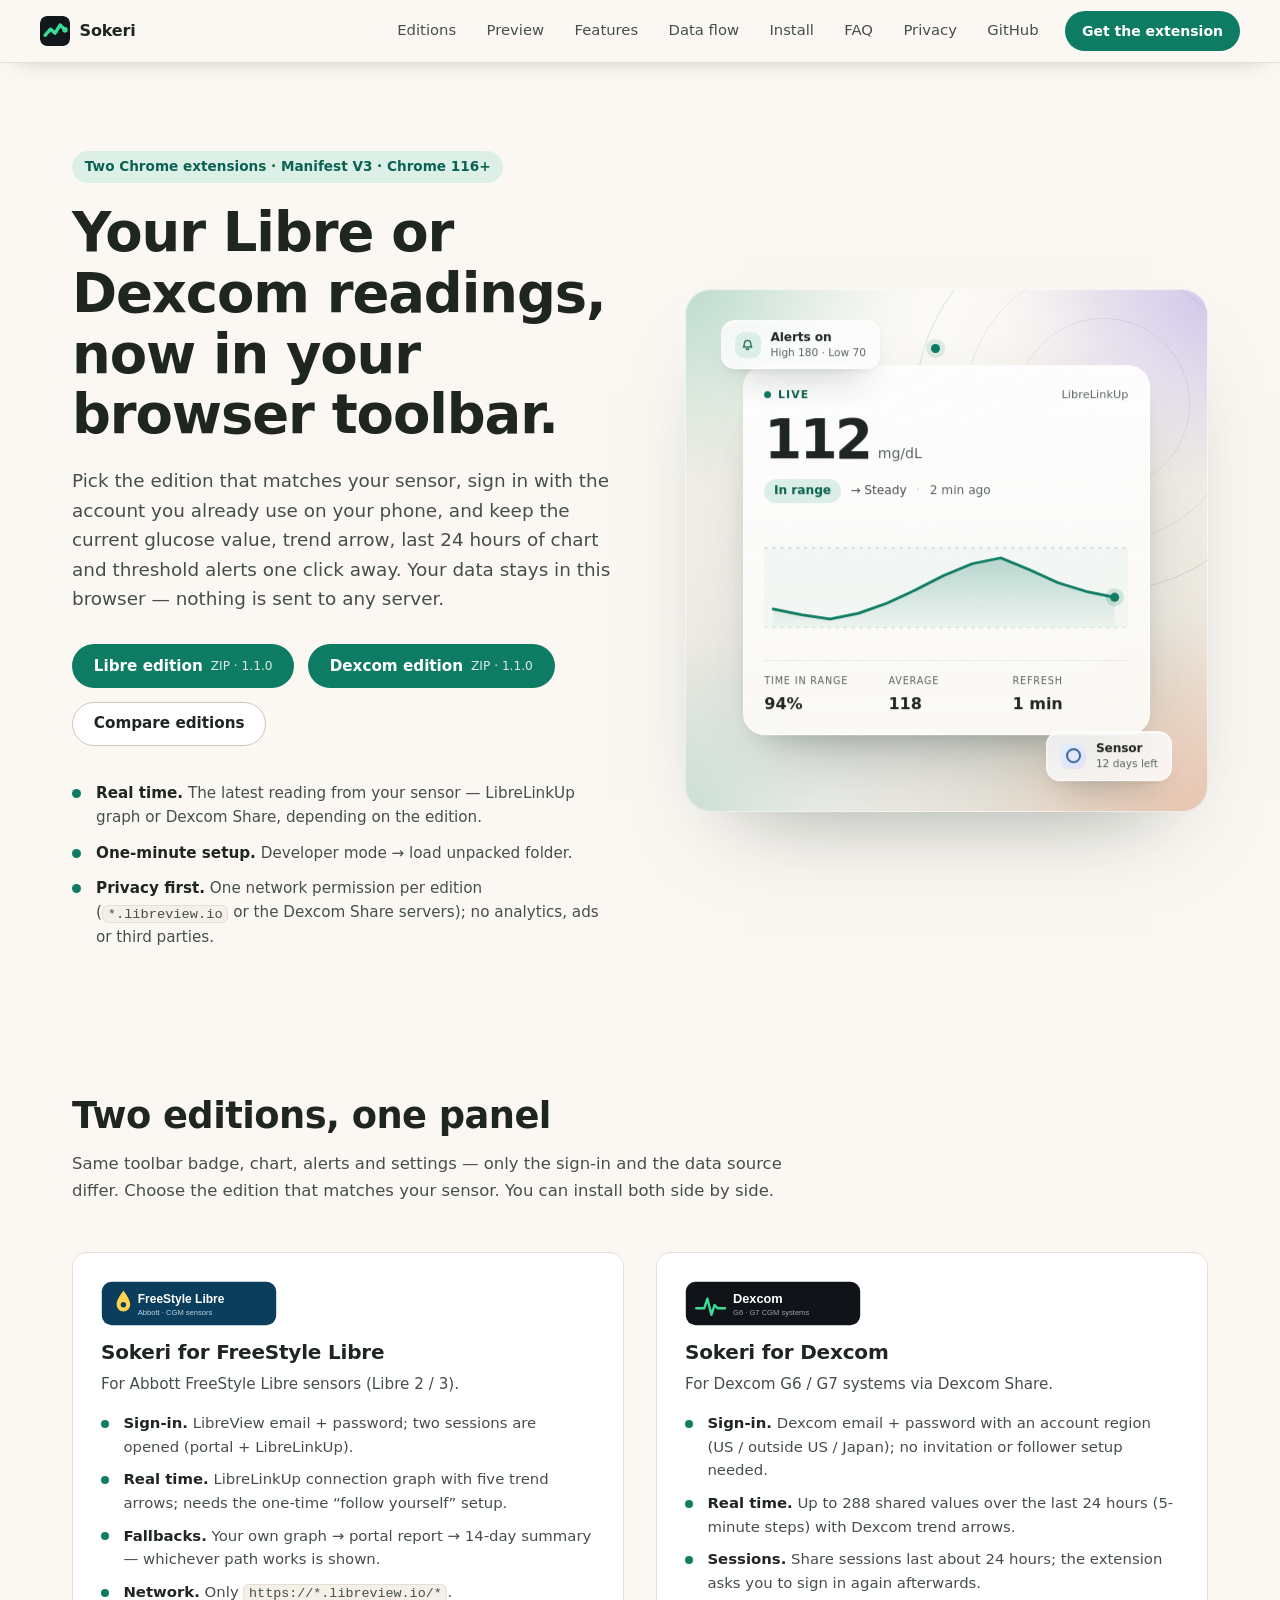
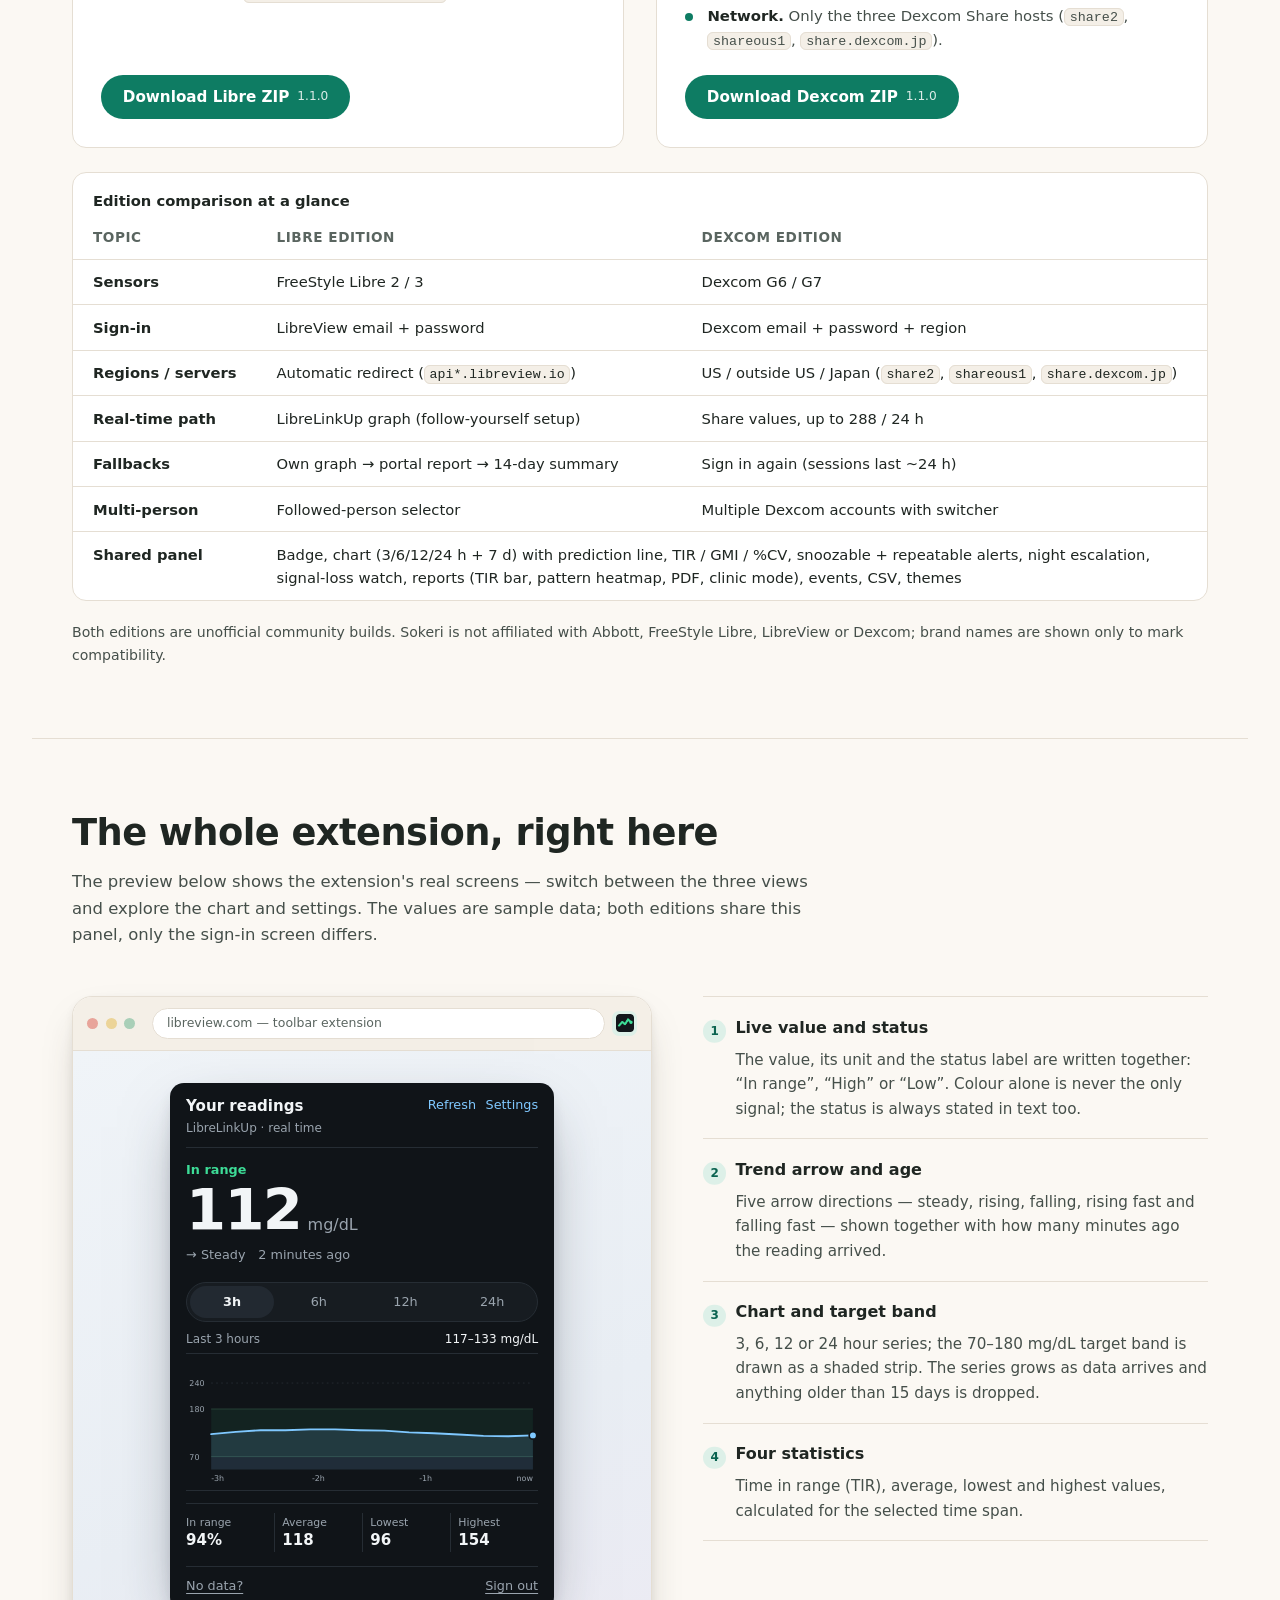
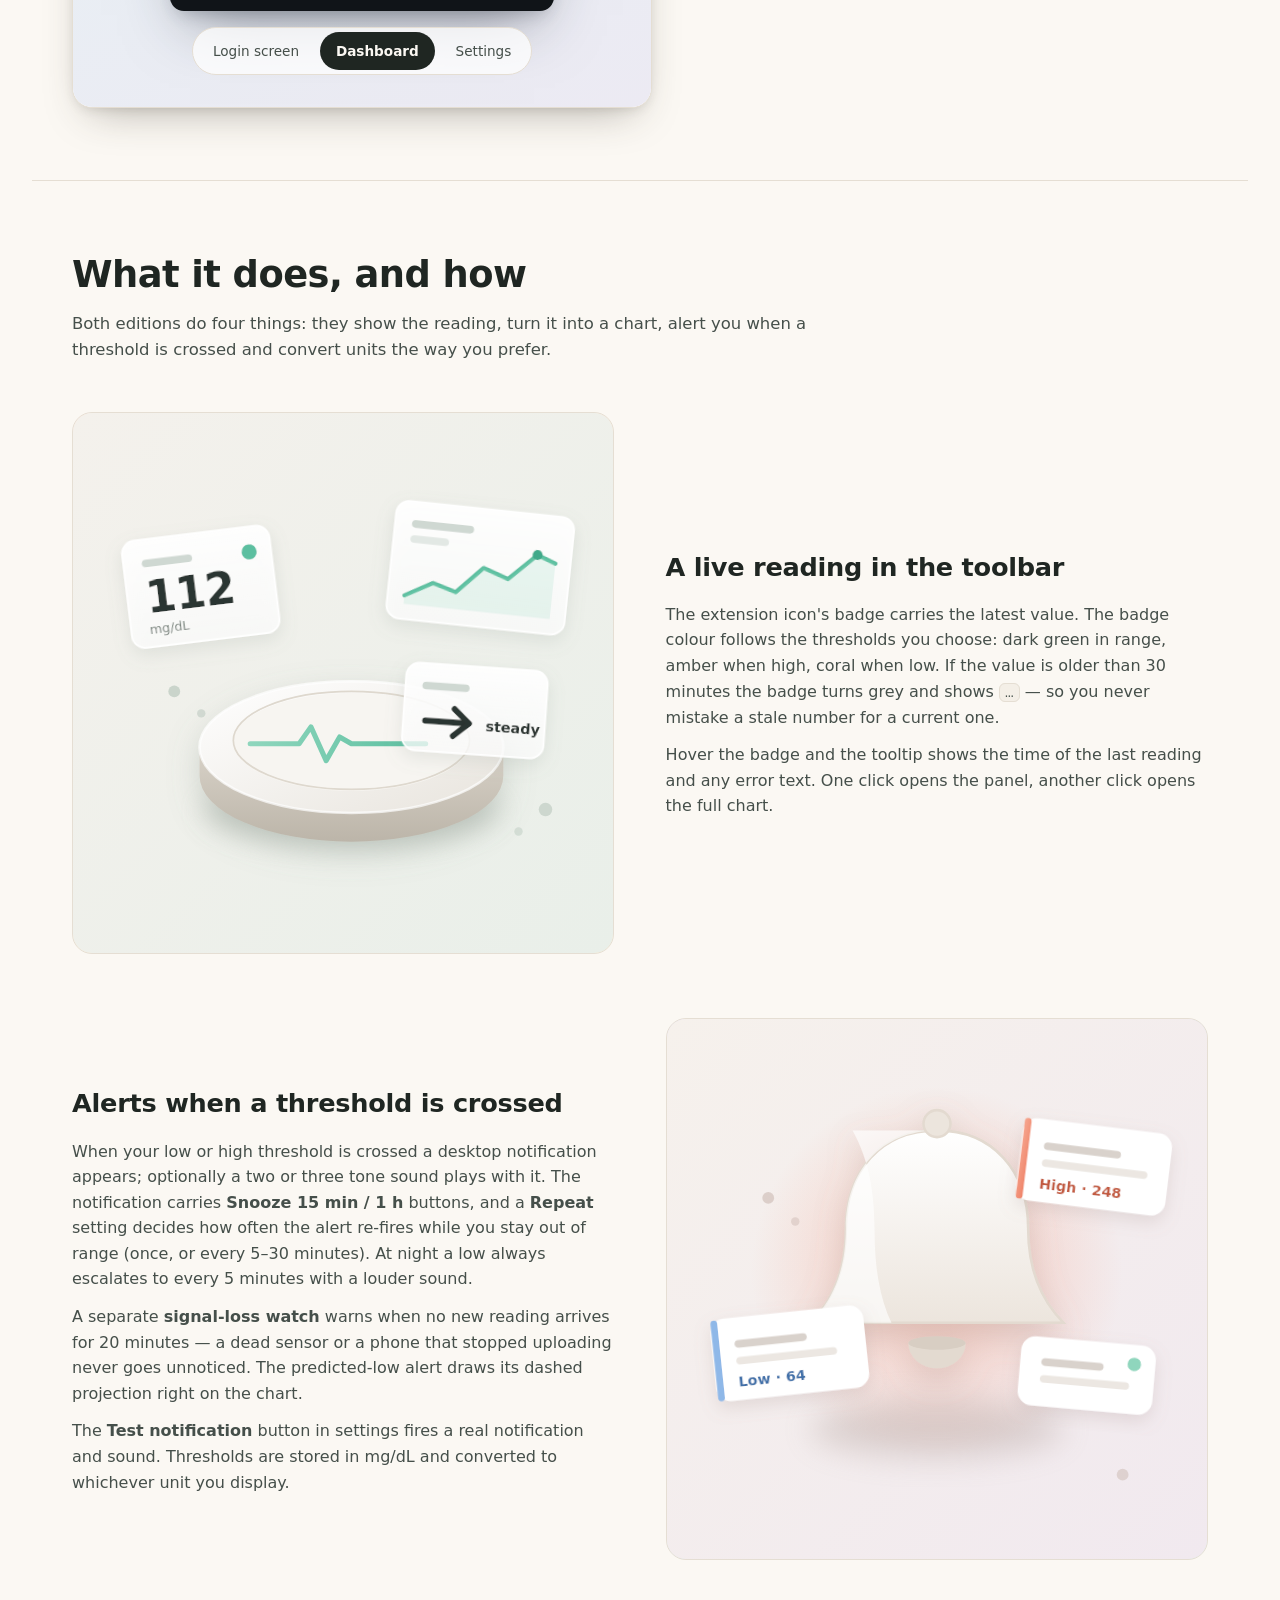
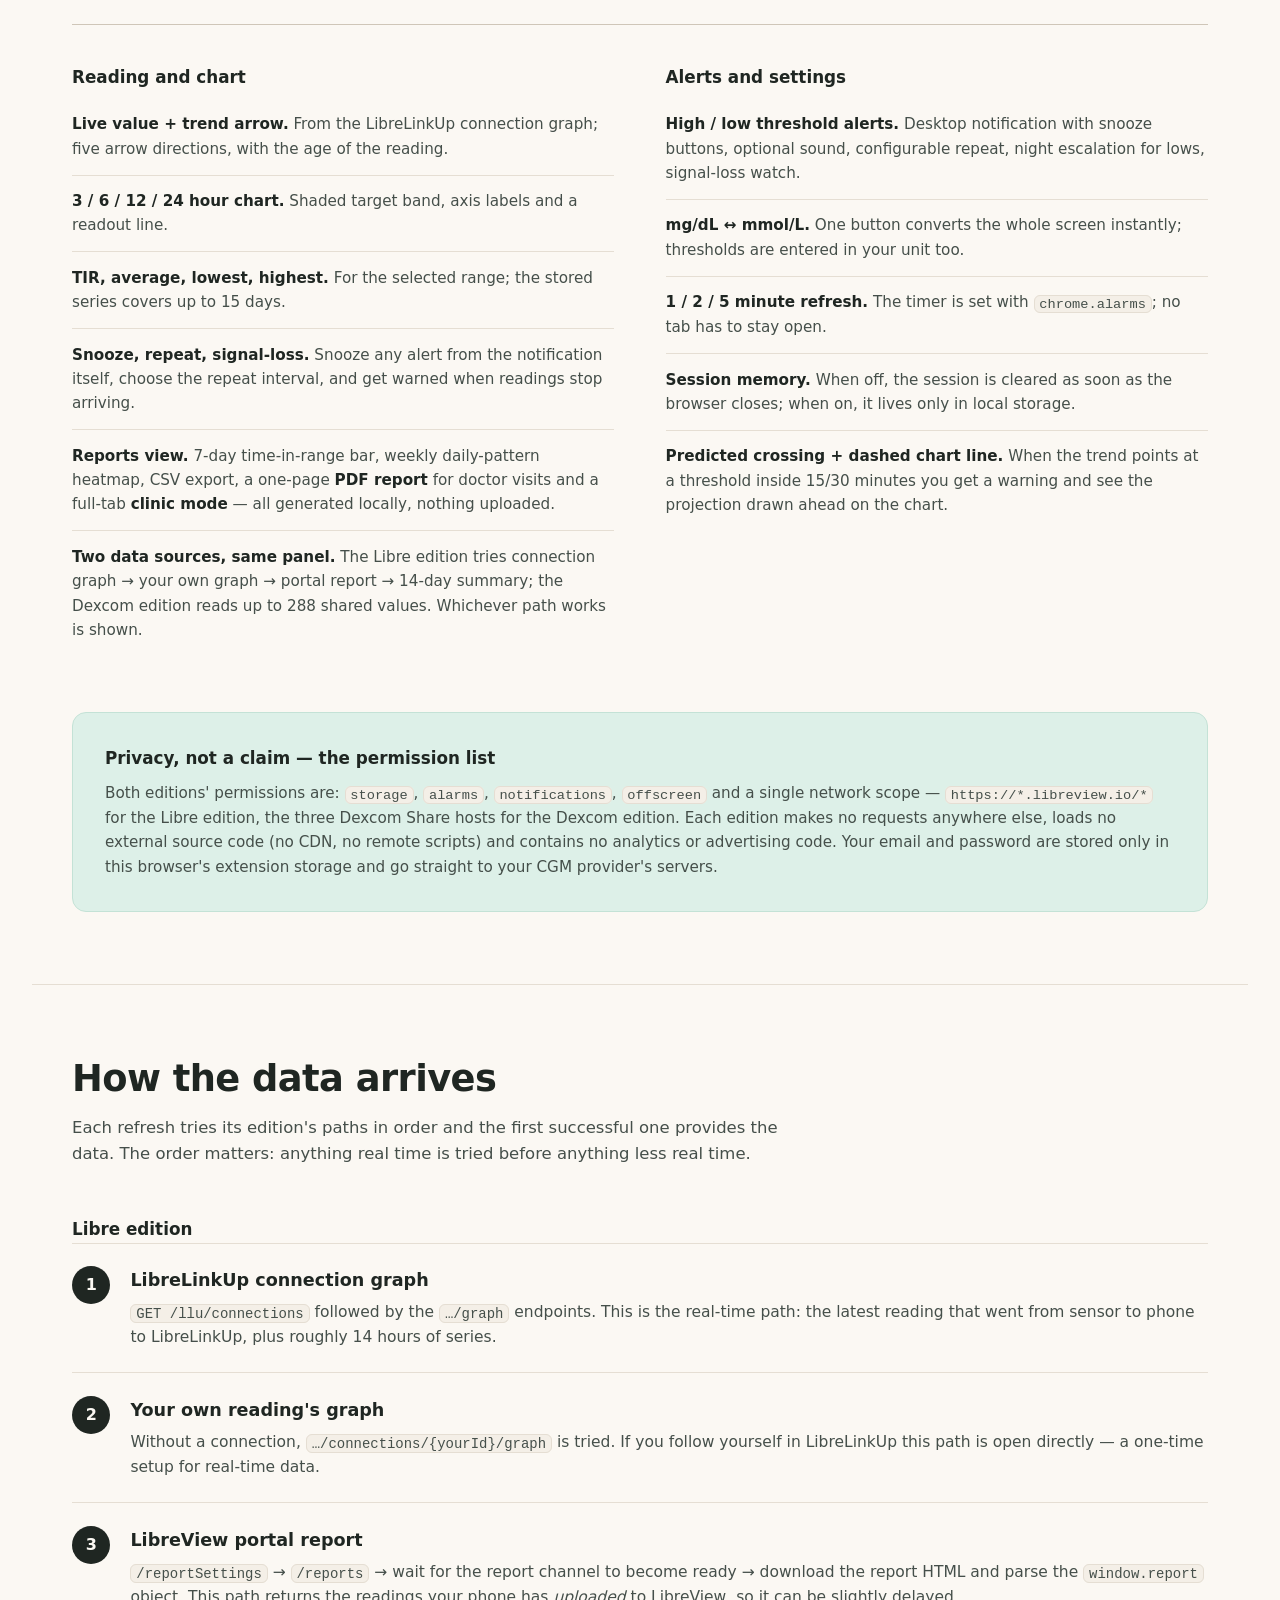
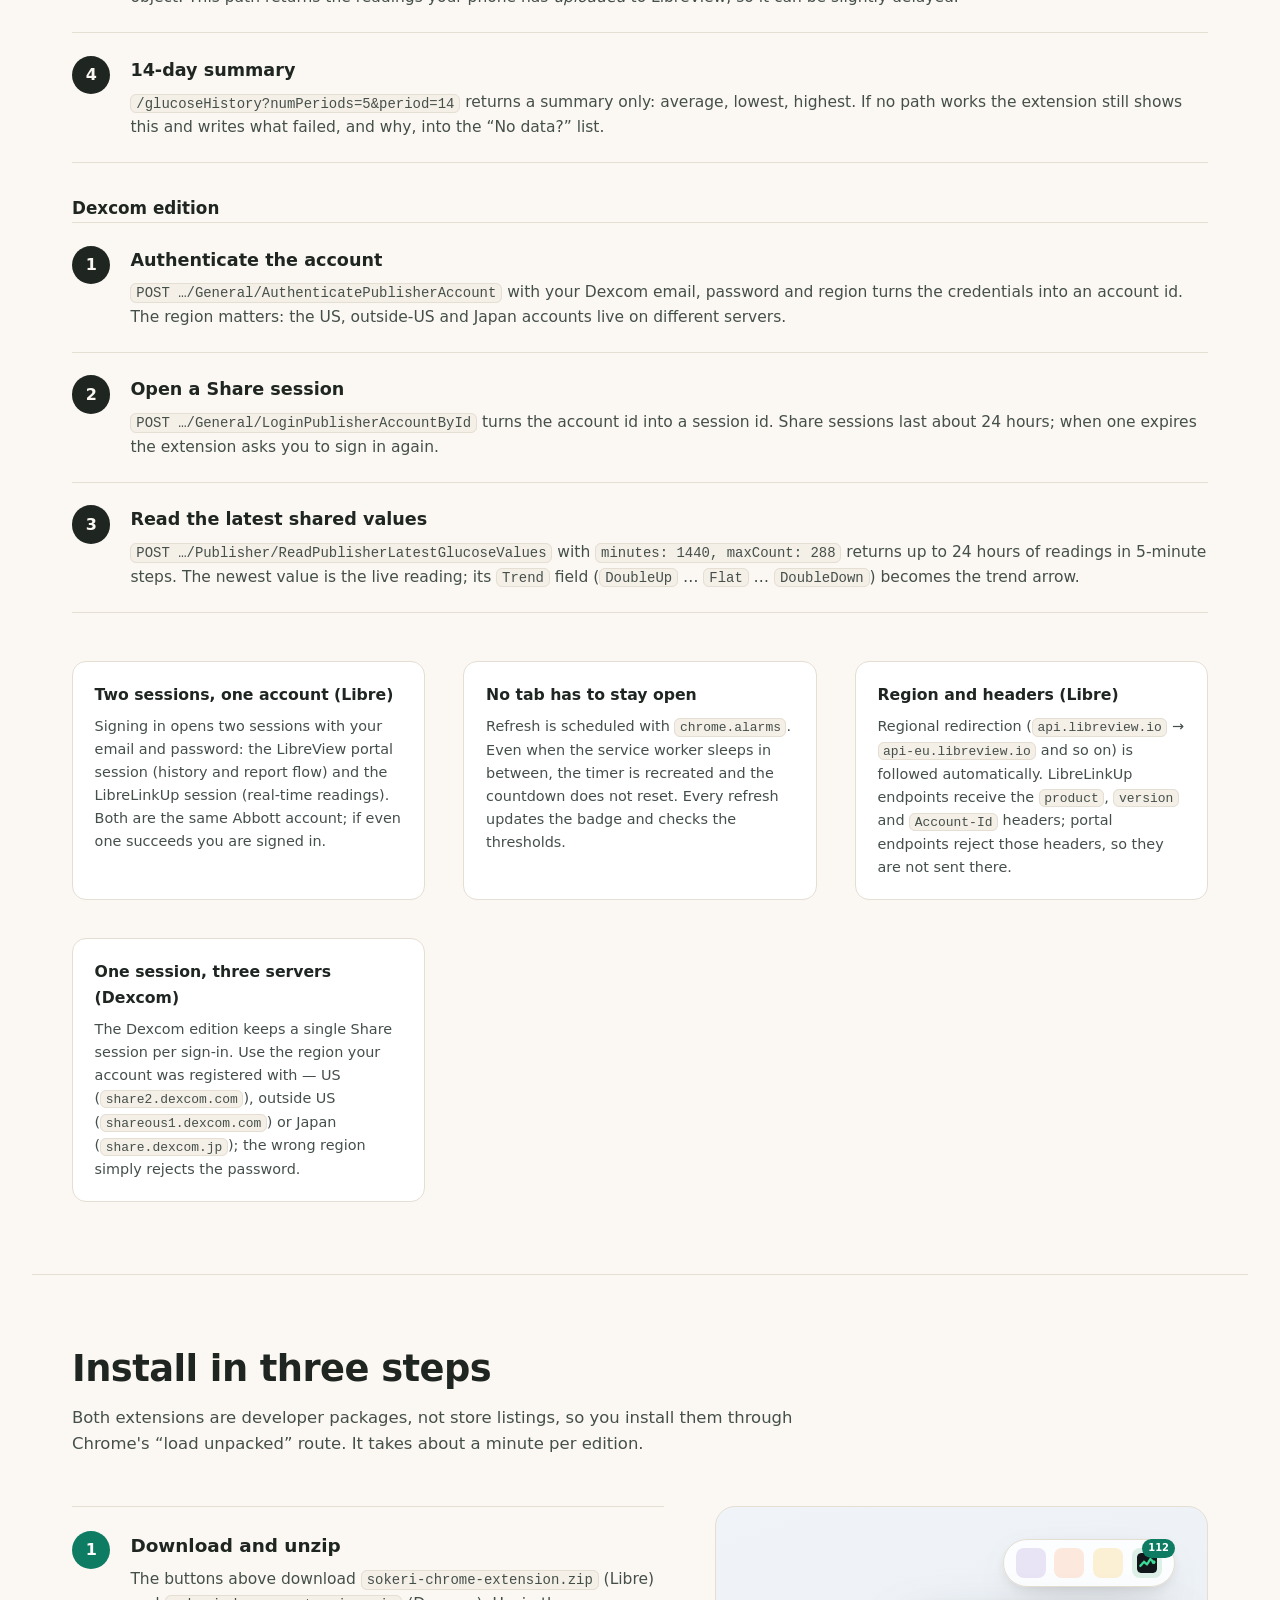
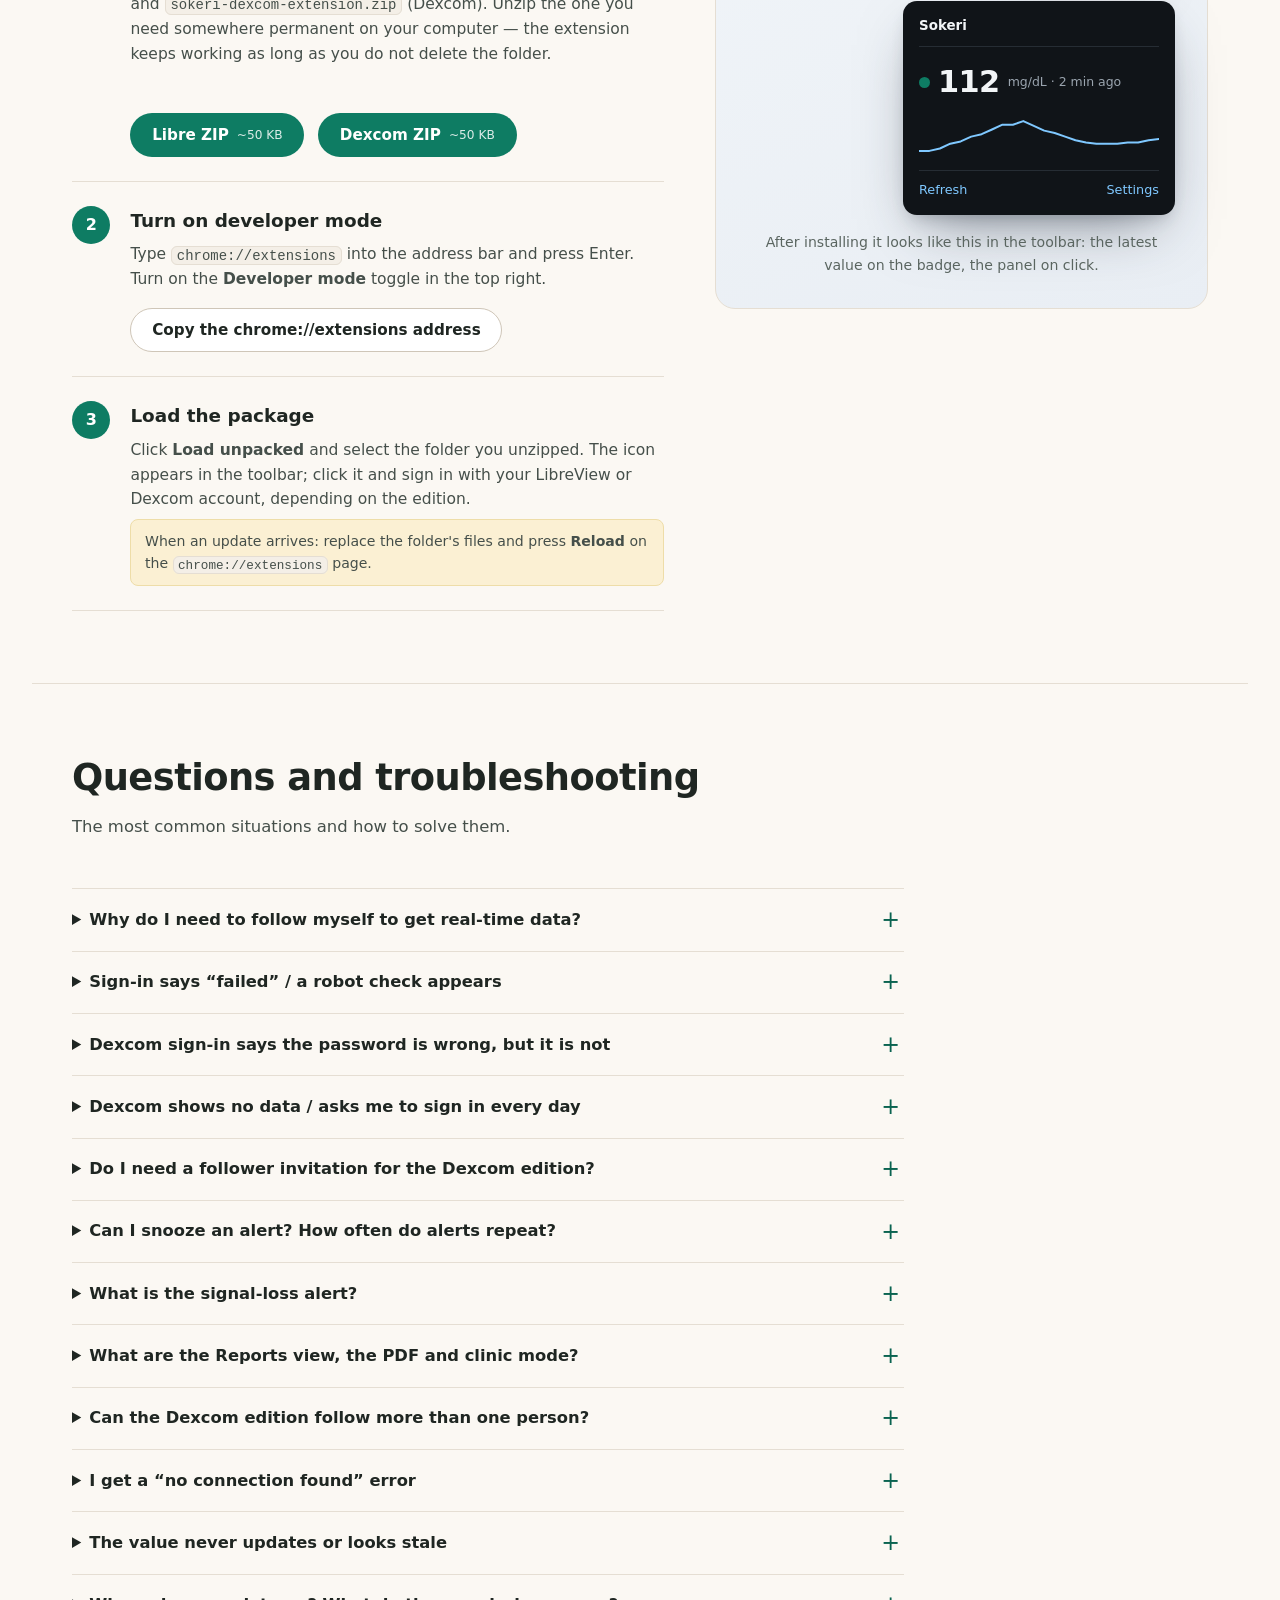
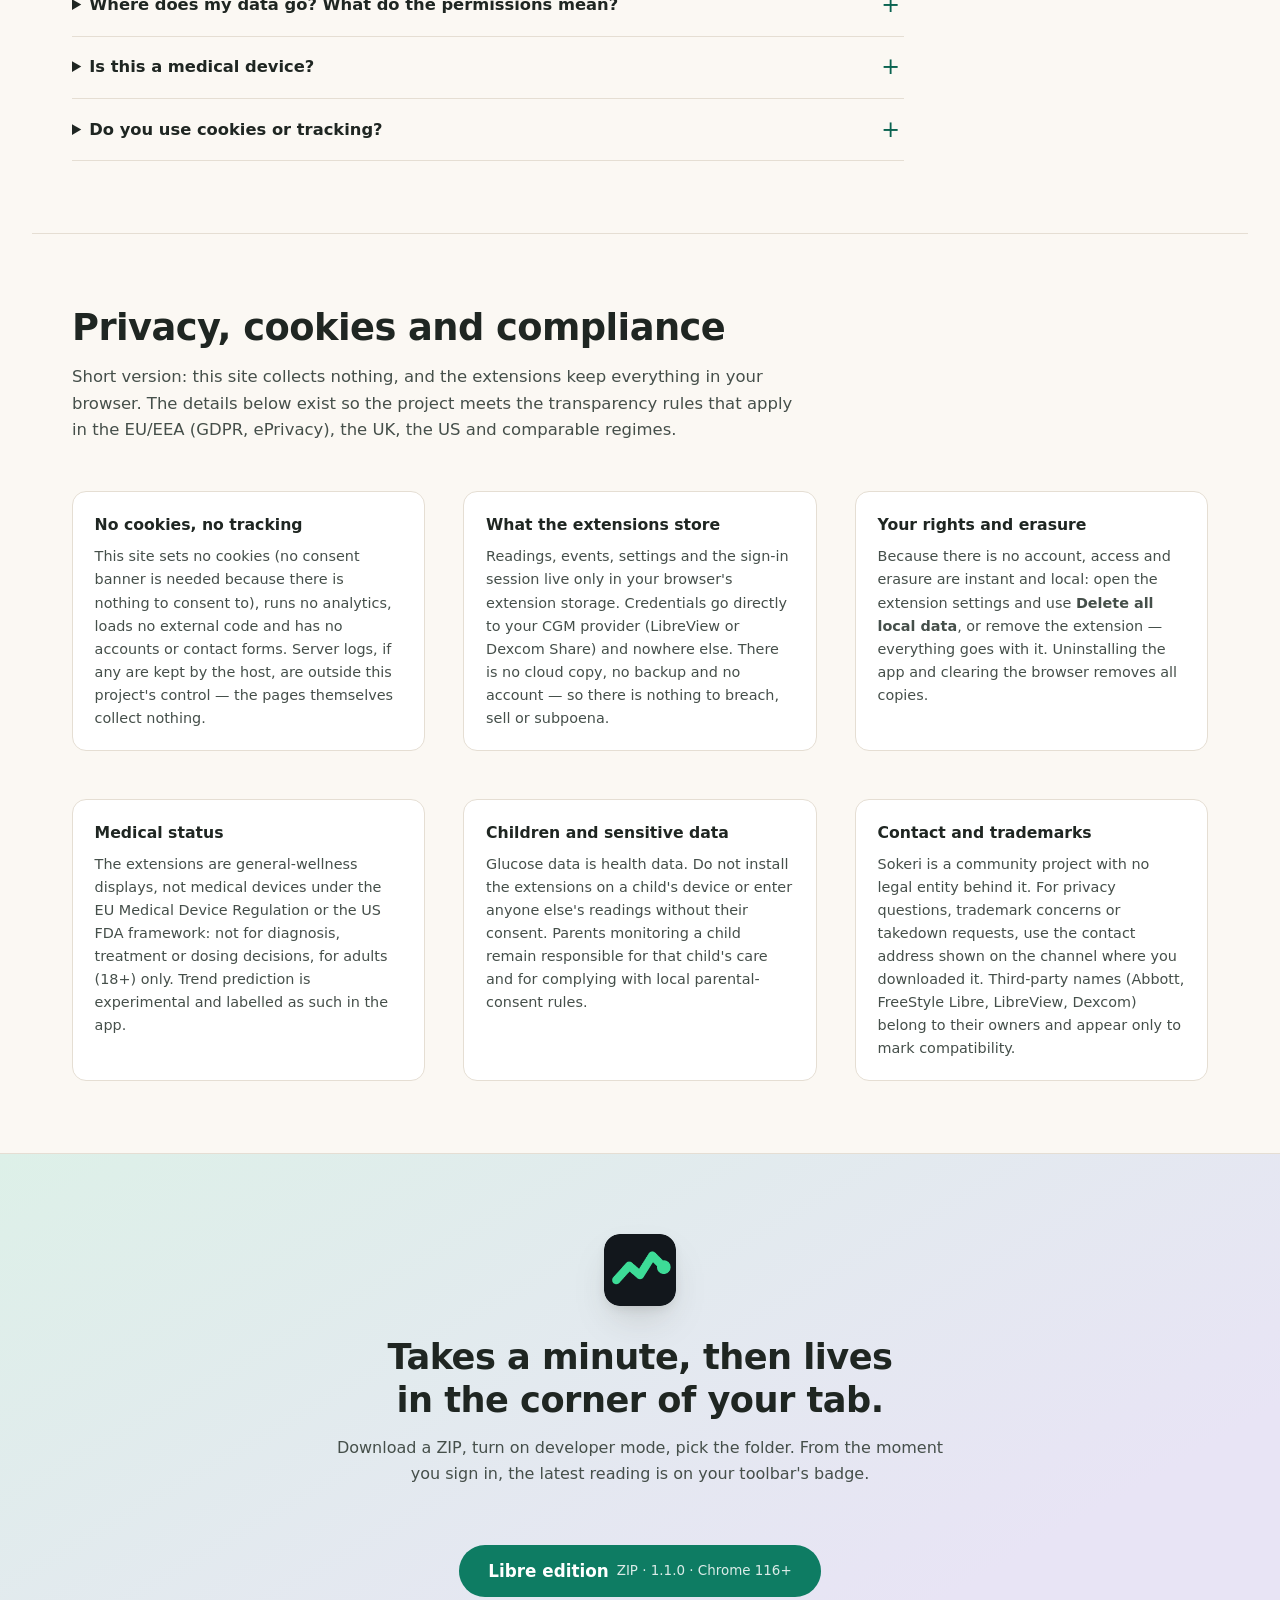
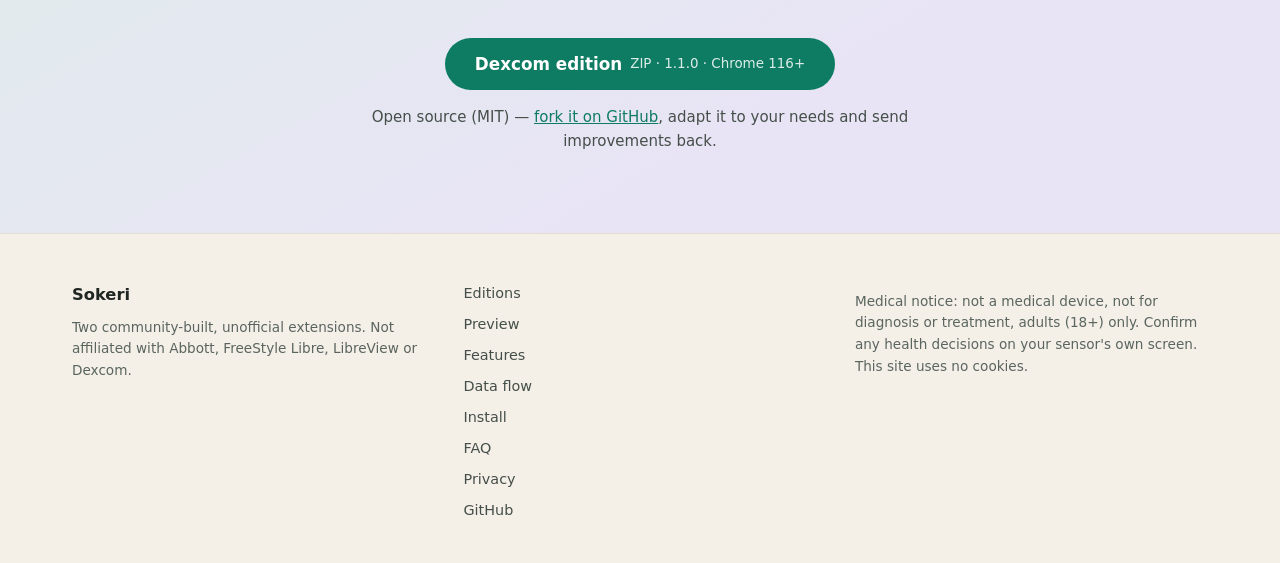
==== site/index.html @ bc000326 "Sokeri 1.1.0: Libre + Dexcom extensions and landing page Toolbar badge, trend chart, threshold alert" ====
<!doctype html>
<html lang="en">
  <head>
    <meta charset="utf-8" />
    <meta name="viewport" content="width=device-width, initial-scale=1" />
    <title>Sokeri — Your Libre and Dexcom readings, right in the browser</title>
    <meta
      name="description"
      content="Sokeri comes in two Chrome extensions — one for FreeStyle Libre (LibreView), one for Dexcom G6/G7 (Dexcom Share): live value, trend arrow, chart, time-in-range stats and threshold alerts. Free, local, open source."
    />
    <link rel="icon" href="assets/icon48.png" />
    <link rel="stylesheet" href="styles.css" />
  </head>
  <body>
    <a class="skip" href="#main">Skip to content</a>

    <!-- ======================================================= top bar -->
    <header class="topbar" id="top">
      <a class="brand" href="#top">
        <img src="assets/icon48.png" alt="" width="30" height="30" />
        <span>Sokeri</span>
      </a>        <nav class="nav" aria-label="Page sections">
          <a href="#editions">Editions</a>
          <a href="#preview">Preview</a>
          <a href="#features">Features</a>
          <a href="#how">Data flow</a>
          <a href="#install">Install</a>
          <a href="#faq">FAQ</a>
          <a href="#privacy">Privacy</a>
          <a href="https://github.com/ErdalBirinci/Sokeri">GitHub</a>
        </nav>
      <a class="btn btn-small" href="#editions">
        Get the extension
      </a>
    </header>

    <main id="main">
      <!-- ====================================================== hero -->
      <section class="hero">
        <div class="hero-copy">
          <p class="kicker">Two Chrome extensions · Manifest V3 · Chrome 116+</p>
          <h1>
            Your Libre or Dexcom readings, now in your browser toolbar.
          </h1>
          <p class="lede">
            Pick the edition that matches your sensor, sign in with the account
            you already use on your phone, and keep the current glucose value,
            trend arrow, last 24 hours of chart and threshold alerts one click
            away. Your data stays in this browser — nothing is sent to any
            server.
          </p>
          <div class="cta-row">
            <a class="btn btn-primary" href="sokeri-chrome-extension.zip" download>
              Libre edition <span class="btn-note">ZIP · 1.1.0</span>
            </a>
            <a class="btn btn-primary" href="sokeri-dexcom-extension.zip" download>
              Dexcom edition <span class="btn-note">ZIP · 1.1.0</span>
            </a>
            <a class="btn btn-ghost" href="#editions">Compare editions</a>
          </div>
          <ul class="hero-points">
            <li>
              <strong>Real time.</strong> The latest reading from your sensor —
              LibreLinkUp graph or Dexcom Share, depending on the edition.
            </li>
            <li>
              <strong>One-minute setup.</strong> Developer mode → load unpacked
              folder.
            </li>
            <li>
              <strong>Privacy first.</strong> One network permission per
              edition (<code>*.libreview.io</code> or the Dexcom Share servers);
              no analytics, ads or third parties.
            </li>
          </ul>
        </div>

        <div class="hero-stage" aria-hidden="true">
          <div class="stage-wash"></div>
          <div class="stage-orbit"><span></span><span></span><i></i></div>

          <div class="shot-parallax">
            <div class="shot">
              <div class="shot-top">
                <span class="shot-live"><i></i>Live</span>
                <span class="shot-name">LibreLinkUp</span>
              </div>

              <div class="shot-value">
                <span class="shot-num">112</span>
                <span class="shot-unit">mg/dL</span>
              </div>

              <div class="shot-meta">
                <span class="shot-state">In range</span>
                <span class="shot-trend">→ Steady</span>
                <span class="shot-age">2 min ago</span>
              </div>

              <svg class="shot-chart" viewBox="0 0 320 112" fill="none">
                <defs>
                  <linearGradient id="shotFill" x1="0" y1="0" x2="0" y2="1">
                    <stop offset="0" stop-color="#0e7c63" stop-opacity="0.26" />
                    <stop offset="0.85" stop-color="#0e7c63" stop-opacity="0" />
                  </linearGradient>
                </defs>
                <rect x="0" y="26" width="320" height="70" fill="#0e7c63" opacity="0.035" />
                <line x1="0" y1="26" x2="320" y2="26" stroke="#0e7c63" stroke-opacity="0.24" stroke-dasharray="3 4" />
                <line x1="0" y1="96" x2="320" y2="96" stroke="#0e7c63" stroke-opacity="0.24" stroke-dasharray="3 4" />
                <path
                  d="M8 79.8 L33 84.9 L58 88.7 L83 83.6 L108 74.6 L133 63.1 L158 50.3 L183 40 L208 34.9 L233 45.2 L258 56.7 L283 64.4 L308 69.5 L308 112 L8 112 Z"
                  fill="url(#shotFill)"
                />
                <path
                  d="M8 79.8 L33 84.9 L58 88.7 L83 83.6 L108 74.6 L133 63.1 L158 50.3 L183 40 L208 34.9 L233 45.2 L258 56.7 L283 64.4 L308 69.5"
                  stroke="#0e7c63"
                  stroke-width="2.4"
                  stroke-linecap="round"
                  stroke-linejoin="round"
                />
                <circle cx="308" cy="69.5" r="8" fill="#0e7c63" opacity="0.16" />
                <circle cx="308" cy="69.5" r="4" fill="#0e7c63" />
              </svg>

              <dl class="shot-stats">
                <div><dt>Time in range</dt><dd>94%</dd></div>
                <div><dt>Average</dt><dd>118</dd></div>
                <div><dt>Refresh</dt><dd>1 min</dd></div>
              </dl>

              <div class="shot-chip shot-chip-top">
                <span class="chip-ico chip-ico-bell">
                  <svg viewBox="0 0 16 16" width="13" height="13" fill="none" stroke="currentColor" stroke-width="1.5" stroke-linecap="round" stroke-linejoin="round">
                    <path d="M4 7a4 4 0 1 1 8 0c0 2.5.7 3.4 1.2 4H2.8C3.3 10.4 4 9.5 4 7Z" />
                    <path d="M6.5 13a1.6 1.6 0 0 0 3 0" />
                  </svg>
                </span>
                <span class="chip-text"><b>Alerts on</b><em>High 180 · Low 70</em></span>
              </div>

              <div class="shot-chip shot-chip-bottom">
                <span class="chip-ico chip-ico-ring"></span>
                <span class="chip-text"><b>Sensor</b><em>12 days left</em></span>
              </div>
            </div>
          </div>
        </div>
      </section>

      <!-- =================================================== editions -->
      <section class="section" id="editions">
        <div class="section-head">
          <h2>Two editions, one panel</h2>
          <p>
            Same toolbar badge, chart, alerts and settings — only the sign-in
            and the data source differ. Choose the edition that matches your
            sensor. You can install both side by side.
          </p>
        </div>

        <div class="ed-grid">
          <article class="ed-card">
            <img
              class="ed-logo"
              src="assets/brand-libre.svg"
              alt="FreeStyle Libre — works with the Libre edition"
              width="220"
              height="56"
              loading="lazy"
            />
            <h3>Sokeri for FreeStyle Libre</h3>
            <p class="ed-sub">For Abbott FreeStyle Libre sensors (Libre 2 / 3).</p>
            <ul>
              <li>
                <strong>Sign-in.</strong> LibreView email + password; two
                sessions are opened (portal + LibreLinkUp).
              </li>
              <li>
                <strong>Real time.</strong> LibreLinkUp connection graph with
                five trend arrows; needs the one-time “follow yourself” setup.
              </li>
              <li>
                <strong>Fallbacks.</strong> Your own graph → portal report →
                14-day summary — whichever path works is shown.
              </li>
              <li>
                <strong>Network.</strong> Only
                <code>https://*.libreview.io/*</code>.
              </li>
            </ul>
            <a class="btn btn-primary" href="sokeri-chrome-extension.zip" download>
              Download Libre ZIP <span class="btn-note">1.1.0</span>
            </a>
          </article>

          <article class="ed-card">
            <img
              class="ed-logo"
              src="assets/brand-dexcom.svg"
              alt="Dexcom — works with the Dexcom edition"
              width="220"
              height="56"
              loading="lazy"
            />
            <h3>Sokeri for Dexcom</h3>
            <p class="ed-sub">For Dexcom G6 / G7 systems via Dexcom Share.</p>
            <ul>
              <li>
                <strong>Sign-in.</strong> Dexcom email + password with an
                account region (US / outside US / Japan); no invitation or
                follower setup needed.
              </li>
              <li>
                <strong>Real time.</strong> Up to 288 shared values over the
                last 24 hours (5-minute steps) with Dexcom trend arrows.
              </li>
              <li>
                <strong>Sessions.</strong> Share sessions last about 24 hours;
                the extension asks you to sign in again afterwards.
              </li>
              <li>
                <strong>Network.</strong> Only the three Dexcom Share hosts
                (<code>share2</code>, <code>shareous1</code>,
                <code>share.dexcom.jp</code>).
              </li>
            </ul>
            <a class="btn btn-primary" href="sokeri-dexcom-extension.zip" download>
              Download Dexcom ZIP <span class="btn-note">1.1.0</span>
            </a>
          </article>
        </div>

        <div class="table-wrap">
          <table class="compare">
            <caption>Edition comparison at a glance</caption>
            <thead>
              <tr><th scope="col">Topic</th><th scope="col">Libre edition</th><th scope="col">Dexcom edition</th></tr>
            </thead>
            <tbody>
              <tr><th scope="row">Sensors</th><td>FreeStyle Libre 2 / 3</td><td>Dexcom G6 / G7</td></tr>
              <tr><th scope="row">Sign-in</th><td>LibreView email + password</td><td>Dexcom email + password + region</td></tr>
              <tr><th scope="row">Regions / servers</th><td>Automatic redirect (<code>api*.libreview.io</code>)</td><td>US / outside US / Japan (<code>share2</code>, <code>shareous1</code>, <code>share.dexcom.jp</code>)</td></tr>
              <tr><th scope="row">Real-time path</th><td>LibreLinkUp graph (follow-yourself setup)</td><td>Share values, up to 288 / 24 h</td></tr>
              <tr><th scope="row">Fallbacks</th><td>Own graph → portal report → 14-day summary</td><td>Sign in again (sessions last ~24 h)</td></tr>
              <tr><th scope="row">Multi-person</th><td>Followed-person selector</td><td>Multiple Dexcom accounts with switcher</td></tr>
              <tr><th scope="row">Shared panel</th><td colspan="2">Badge, chart (3/6/12/24 h + 7 d) with prediction line, TIR / GMI / %CV, snoozable + repeatable alerts, night escalation, signal-loss watch, reports (TIR bar, pattern heatmap, PDF, clinic mode), events, CSV, themes</td></tr>
            </tbody>
          </table>
        </div>

        <p class="ed-note">
          Both editions are unofficial community builds. Sokeri is not
          affiliated with Abbott, FreeStyle Libre, LibreView or Dexcom; brand
          names are shown only to mark compatibility.
        </p>
      </section>

      <!-- ================================================= live preview -->
      <section class="section" id="preview">
        <div class="section-head">
          <h2>The whole extension, right here</h2>
          <p>
            The preview below shows the extension's real screens — switch
            between the three views and explore the chart and settings. The
            values are sample data; both editions share this panel, only the
            sign-in screen differs.
          </p>
        </div>

        <div class="preview-wrap">
          <!-- browser frame -->
          <div class="browser">
            <div class="browser-bar">
              <span class="dot dot-r"></span>
              <span class="dot dot-y"></span>
              <span class="dot dot-g"></span>
              <span class="browser-url">libreview.com — toolbar extension</span>
              <span class="browser-ext">
                <img src="assets/icon32.png" alt="" width="18" height="18" />
              </span>
            </div>

            <div class="browser-body">
              <div class="popup-frame" id="popup-frame">
                <!-- view: login -->
                <div class="pv" data-view="login" hidden>
                  <div class="masthead">
                    <img src="assets/icon48.png" alt="" width="32" height="32" />
                    <h3>Sokeri</h3>
                  </div>
                  <p class="pv-lede">
                    Track your glucose readings in the browser with your
                    LibreView account.
                  </p>
                  <div class="pv-field">
                    <span class="pv-label">Email</span>
                    <span class="pv-input">you@example.com</span>
                  </div>
                  <div class="pv-field">
                    <span class="pv-label">Password</span>
                    <span class="pv-input">••••••••••</span>
                  </div>
                  <div class="pv-field">
                    <span class="pv-label">Region</span>
                    <span class="pv-input pv-select">Automatic (recommended)</span>
                  </div>
                  <span class="pv-check">✓ Remember me on this device</span>
                  <span class="pv-primary">Sign in</span>
                  <p class="pv-fine">
                    Your email and password are stored only in this browser's
                    extension storage and sent directly to Abbott's servers.
                  </p>
                </div>

                <!-- view: dashboard -->
                <div class="pv" data-view="app">
                  <div class="pv-top">
                    <div>
                      <strong>Your readings</strong>
                      <span class="pv-source">LibreLinkUp · real time</span>
                    </div>
                    <div class="pv-actions">
                      <span>Refresh</span>
                      <span>Settings</span>
                    </div>
                  </div>

                  <div class="pv-hero">
                    <p class="pv-state" data-state="ok">In range</p>
                    <p class="pv-value">
                      <span class="pv-num">112</span>
                      <span class="pv-unit">mg/dL</span>
                    </p>
                    <p class="pv-meta">
                      <span>→ Steady</span><span>2 minutes ago</span>
                    </p>
                  </div>

                  <div class="pv-ranges" role="group" aria-label="Time range (preview)">
                    <button type="button" data-range="3" aria-pressed="true">3h</button>
                    <button type="button" data-range="6" aria-pressed="false">6h</button>
                    <button type="button" data-range="12" aria-pressed="false">12h</button>
                    <button type="button" data-range="24" aria-pressed="false">24h</button>
                  </div>

                  <figure class="pv-chart-fig">
                    <figcaption>
                      <span id="pv-chart-note">Last 3 hours</span>
                      <span id="pv-chart-readout">104–138 mg/dL</span>
                    </figcaption>
                    <div class="pv-chart" id="pv-chart" role="img"
                         aria-label="Sample glucose chart with a target range of 70 to 180 mg/dL"></div>
                  </figure>

                  <dl class="pv-stats">
                    <div><dt>In range</dt><dd>94%</dd></div>
                    <div><dt>Average</dt><dd>118</dd></div>
                    <div><dt>Lowest</dt><dd>96</dd></div>
                    <div><dt>Highest</dt><dd>154</dd></div>
                  </dl>

                  <div class="pv-foot">
                    <span>No data?</span><span>Sign out</span>
                  </div>
                </div>

                <!-- view: settings -->
                <div class="pv" data-view="settings" hidden>
                  <div class="pv-top">
                    <div><strong>Settings</strong></div>
                    <div class="pv-actions"><span>Back</span></div>
                  </div>
                  <div class="pv-row">
                    <span>Unit</span>
                    <span class="pv-seg">
                      <button type="button" data-unit="mgdl" aria-pressed="true">mg/dL</button>
                      <button type="button" data-unit="mmoll" aria-pressed="false">mmol/L</button>
                    </span>
                  </div>
                  <div class="pv-row"><span>Low threshold</span><span class="pv-num-in">70</span></div>
                  <div class="pv-row"><span>High threshold</span><span class="pv-num-in">180</span></div>
                  <div class="pv-row"><span>High / low alerts</span><span class="pv-toggle on"></span></div>
                  <div class="pv-row"><span>Alert sound</span><span class="pv-toggle on"></span></div>
                  <div class="pv-row"><span>Refresh interval</span><span class="pv-num-in wide">1 minute</span></div>
                  <div class="pv-row"><span>Remember session</span><span class="pv-toggle on"></span></div>
                  <span class="pv-ghost">Test notification</span>
                  <p class="pv-fine">
                    Settings are stored only in this browser's extension storage
                    (<code>chrome.storage.local</code>).
                  </p>
                </div>
              </div>

              <!-- view switcher -->
              <div class="pv-tabs" role="group" aria-label="Preview view">
                <button type="button" data-show="login" aria-pressed="false">Login screen</button>
                <button type="button" data-show="app" aria-pressed="true">Dashboard</button>
                <button type="button" data-show="settings" aria-pressed="false">Settings</button>
              </div>
            </div>
          </div>

          <!-- explanation column -->
          <ol class="anno">
            <li>
              <h3>Live value and status</h3>
              <p>
                The value, its unit and the status label are written together:
                “In range”, “High” or “Low”. Colour alone is never the only
                signal; the status is always stated in text too.
              </p>
            </li>
            <li>
              <h3>Trend arrow and age</h3>
              <p>
                Five arrow directions — steady, rising, falling, rising fast and
                falling fast — shown together with how many minutes ago the
                reading arrived.
              </p>
            </li>
            <li>
              <h3>Chart and target band</h3>
              <p>
                3, 6, 12 or 24 hour series; the 70–180 mg/dL target band is
                drawn as a shaded strip. The series grows as data arrives and
                anything older than 15 days is dropped.
              </p>
            </li>
            <li>
              <h3>Four statistics</h3>
              <p>
                Time in range (TIR), average, lowest and highest values,
                calculated for the selected time span.
              </p>
            </li>
          </ol>
        </div>
      </section>

      <!-- ==================================================== features -->
      <section class="section" id="features">
        <div class="section-head">
          <h2>What it does, and how</h2>
          <p>
            Both editions do four things: they show the reading, turn it into
            a chart, alert you when a threshold is crossed and convert units
            the way you prefer.
          </p>
        </div>

        <!-- row 1: large visual + text -->
        <article class="row row-media-left">
          <div class="row-media">
            <img
              src="assets/hero-sensor.svg"
              alt="A sensor disc and three floating glass cards carrying an abstract line chart — illustrative image"
              width="560"
              height="560"
              loading="lazy"
            />
          </div>
          <div class="row-copy">
            <h3>A live reading in the toolbar</h3>
            <p>
              The extension icon's badge carries the latest value. The badge
              colour follows the thresholds you choose: dark green in range,
              amber when high, coral when low. If the value is older than 30
              minutes the badge turns grey and shows <code>…</code> — so you
              never mistake a stale number for a current one.
            </p>
            <p>
              Hover the badge and the tooltip shows the time of the last reading
              and any error text. One click opens the panel, another click opens
              the full chart.
            </p>
          </div>
        </article>

        <!-- row 2: text + visual -->
        <article class="row row-media-right">
          <div class="row-copy">              <h3>Alerts when a threshold is crossed</h3>
              <p>
                When your low or high threshold is crossed a desktop notification
                appears; optionally a two or three tone sound plays with it. The
                notification carries <strong>Snooze 15 min / 1 h</strong> buttons,
                and a <strong>Repeat</strong> setting decides how often the alert
                re-fires while you stay out of range (once, or every 5–30
                minutes). At night a low always escalates to every 5 minutes with
                a louder sound.
              </p>
              <p>
                A separate <strong>signal-loss watch</strong> warns when no new
                reading arrives for 20 minutes — a dead sensor or a phone that
                stopped uploading never goes unnoticed. The predicted-low alert
                draws its dashed projection right on the chart.
              </p>
            <p>
              The <strong>Test notification</strong> button in settings fires a
              real notification and sound. Thresholds are stored in mg/dL and
              converted to whichever unit you display.
            </p>
          </div>
          <div class="row-media">
            <img
              src="assets/feature-alert.svg"
              alt="A floating ceramic bell with soft alert cards around it — illustrative image"
              width="560"
              height="560"
              loading="lazy"
            />
          </div>
        </article>

        <!-- list: feature inventory — hairline list, not a card grid -->
        <div class="spec">
          <div class="spec-col">
            <h3>Reading and chart</h3>
            <ul>
              <li>
                <strong>Live value + trend arrow.</strong> From the LibreLinkUp
                connection graph; five arrow directions, with the age of the
                reading.
              </li>
              <li>
                <strong>3 / 6 / 12 / 24 hour chart.</strong> Shaded target band,
                axis labels and a readout line.
              </li>
              <li>
                <strong>TIR, average, lowest, highest.</strong> For the selected
                range; the stored series covers up to 15 days.
              </li>
              <li>
                <strong>Snooze, repeat, signal-loss.</strong> Snooze any alert
                from the notification itself, choose the repeat interval, and get
                warned when readings stop arriving.
              </li>
              <li>
                <strong>Reports view.</strong> 7-day time-in-range bar, weekly
                daily-pattern heatmap, CSV export, a one-page <strong>PDF report</strong>
                for doctor visits and a full-tab <strong>clinic mode</strong> —
                all generated locally, nothing uploaded.
              </li>
              <li>
                <strong>Two data sources, same panel.</strong> The Libre
                edition tries connection graph → your own graph → portal
                report → 14-day summary; the Dexcom edition reads up to 288
                shared values. Whichever path works is shown.
              </li>
            </ul>
          </div>
          <div class="spec-col">
            <h3>Alerts and settings</h3>
            <ul>
              <li>
                <strong>High / low threshold alerts.</strong> Desktop
                notification with snooze buttons, optional sound, configurable
                repeat, night escalation for lows, signal-loss watch.
              </li>
              <li>
                <strong>mg/dL ↔ mmol/L.</strong> One button converts the whole
                screen instantly; thresholds are entered in your unit too.
              </li>
              <li>
                <strong>1 / 2 / 5 minute refresh.</strong> The timer is set with
                <code>chrome.alarms</code>; no tab has to stay open.
              </li>
              <li>
                <strong>Session memory.</strong> When off, the session is
                cleared as soon as the browser closes; when on, it lives only in
                local storage.
              </li>
              <li>
                <strong>Predicted crossing + dashed chart line.</strong> When the
                trend points at a threshold inside 15/30 minutes you get a
                warning and see the projection drawn ahead on the chart.
              </li>
            </ul>
          </div>
        </div>

        <!-- privacy strip -->
        <aside class="privacy">
          <h3>Privacy, not a claim — the permission list</h3>
          <p>
            Both editions' permissions are: <code>storage</code>,
            <code>alarms</code>, <code>notifications</code>,
            <code>offscreen</code> and a single network scope —
            <code>https://*.libreview.io/*</code> for the Libre edition, the
            three Dexcom Share hosts for the Dexcom edition. Each edition makes
            no requests anywhere else, loads no external source code (no CDN, no
            remote scripts) and contains no analytics or advertising code. Your
            email and password are stored only in this browser's extension
            storage and go straight to your CGM provider's servers.
          </p>
        </aside>
      </section>

      <!-- ==================================================== data flow -->
      <section class="section" id="how">
        <div class="section-head">
          <h2>How the data arrives</h2>
          <p>
            Each refresh tries its edition's paths in order and the first
            successful one provides the data. The order matters: anything real
            time is tried before anything less real time.
          </p>
        </div>

        <h3 class="flow-title">Libre edition</h3>
        <ol class="flow">
          <li>
            <span class="flow-n">1</span>
            <div>
              <h3>LibreLinkUp connection graph</h3>
              <p>
                <code>GET /llu/connections</code> followed by the
                <code>…/graph</code> endpoints. This is the real-time path: the
                latest reading that went from sensor to phone to LibreLinkUp,
                plus roughly 14 hours of series.
              </p>
            </div>
          </li>
          <li>
            <span class="flow-n">2</span>
            <div>
              <h3>Your own reading's graph</h3>
              <p>
                Without a connection, <code>…/connections/{yourId}/graph</code>
                is tried. If you follow yourself in LibreLinkUp this path is open
                directly — a one-time setup for real-time data.
              </p>
            </div>
          </li>
          <li>
            <span class="flow-n">3</span>
            <div>
              <h3>LibreView portal report</h3>
              <p>
                <code>/reportSettings</code> → <code>/reports</code> → wait for
                the report channel to become ready → download the report HTML and
                parse the <code>window.report</code> object. This path returns
                the readings your phone has <em>uploaded</em> to LibreView, so it
                can be slightly delayed.
              </p>
            </div>
          </li>
          <li>
            <span class="flow-n">4</span>
            <div>
              <h3>14-day summary</h3>
              <p>
                <code>/glucoseHistory?numPeriods=5&amp;period=14</code> returns a
                summary only: average, lowest, highest. If no path works the
                extension still shows this and writes what failed, and why, into
                the “No data?” list.
              </p>
            </div>
          </li>
        </ol>

        <h3 class="flow-title">Dexcom edition</h3>
        <ol class="flow">
          <li>
            <span class="flow-n">1</span>
            <div>
              <h3>Authenticate the account</h3>
              <p>
                <code>POST …/General/AuthenticatePublisherAccount</code> with
                your Dexcom email, password and region turns the credentials
                into an account id. The region matters: the US, outside-US and
                Japan accounts live on different servers.
              </p>
            </div>
          </li>
          <li>
            <span class="flow-n">2</span>
            <div>
              <h3>Open a Share session</h3>
              <p>
                <code>POST …/General/LoginPublisherAccountById</code> turns the
                account id into a session id. Share sessions last about 24
                hours; when one expires the extension asks you to sign in again.
              </p>
            </div>
          </li>
          <li>
            <span class="flow-n">3</span>
            <div>
              <h3>Read the latest shared values</h3>
              <p>
                <code>POST …/Publisher/ReadPublisherLatestGlucoseValues</code>
                with <code>minutes: 1440, maxCount: 288</code> returns up to 24
                hours of readings in 5-minute steps. The newest value is the
                live reading; its <code>Trend</code> field
                (<code>DoubleUp</code> … <code>Flat</code> …
                <code>DoubleDown</code>) becomes the trend arrow.
              </p>
            </div>
          </li>
        </ol>

        <div class="how-notes">
          <div>
            <h3>Two sessions, one account (Libre)</h3>
            <p>
              Signing in opens two sessions with your email and password: the
              LibreView portal session (history and report flow) and the
              LibreLinkUp session (real-time readings). Both are the same Abbott
              account; if even one succeeds you are signed in.
            </p>
          </div>
          <div>
            <h3>No tab has to stay open</h3>
            <p>
              Refresh is scheduled with <code>chrome.alarms</code>. Even when the
              service worker sleeps in between, the timer is recreated and the
              countdown does not reset. Every refresh updates the badge and
              checks the thresholds.
            </p>
          </div>
          <div>
            <h3>Region and headers (Libre)</h3>
            <p>
              Regional redirection (<code>api.libreview.io</code> →
              <code>api-eu.libreview.io</code> and so on) is followed
              automatically. LibreLinkUp endpoints receive the
              <code>product</code>, <code>version</code> and
              <code>Account-Id</code> headers; portal endpoints reject those
              headers, so they are not sent there.
            </p>
          </div>
          <div>
            <h3>One session, three servers (Dexcom)</h3>
            <p>
              The Dexcom edition keeps a single Share session per sign-in. Use
              the region your account was registered with — US
              (<code>share2.dexcom.com</code>), outside US
              (<code>shareous1.dexcom.com</code>) or Japan
              (<code>share.dexcom.jp</code>); the wrong region simply rejects
              the password.
            </p>
          </div>
        </div>
      </section>

      <!-- ====================================================== install -->
      <section class="section" id="install">
        <div class="section-head">
          <h2>Install in three steps</h2>
          <p>
            Both extensions are developer packages, not store listings, so you
            install them through Chrome's “load unpacked” route. It takes about
            a minute per edition.
          </p>
        </div>

        <div class="install-grid">
          <ol class="steps">
            <li>
              <span class="step-n">1</span>
              <div>
                <h3>Download and unzip</h3>
                <p>
                  The buttons above download
                  <code>sokeri-chrome-extension.zip</code> (Libre) and
                  <code>sokeri-dexcom-extension.zip</code> (Dexcom). Unzip the
                  one you need somewhere permanent on your computer — the
                  extension keeps working as long as you do not delete the folder.
                </p>
                <div class="cta-row">
                  <a class="btn btn-primary" href="sokeri-chrome-extension.zip" download>
                    Libre ZIP <span class="btn-note">~50 KB</span>
                  </a>
                  <a class="btn btn-primary" href="sokeri-dexcom-extension.zip" download>
                    Dexcom ZIP <span class="btn-note">~50 KB</span>
                  </a>
                </div>
              </div>
            </li>
            <li>
              <span class="step-n">2</span>
              <div>
                <h3>Turn on developer mode</h3>
                <p>
                  Type <code>chrome://extensions</code> into the address bar and
                  press Enter. Turn on the <strong>Developer mode</strong>
                  toggle in the top right.
                </p>
                <button
                  type="button"
                  class="btn btn-ghost"
                  id="copy-url"
                  data-copy="chrome://extensions"
                >
                  <span id="copy-url-label">Copy the chrome://extensions address</span>
                </button>
              </div>
            </li>
            <li>
              <span class="step-n">3</span>
              <div>
                <h3>Load the package</h3>
                <p>
                  Click <strong>Load unpacked</strong> and select the folder you
                  unzipped. The icon appears in the toolbar; click it and sign in
                  with your LibreView or Dexcom account, depending on the edition.
                </p>
                <p class="step-note">
                  When an update arrives: replace the folder's files and press
                  <strong>Reload</strong> on the
                  <code>chrome://extensions</code> page.
                </p>
              </div>
            </li>
          </ol>

          <!-- toolbar install visualisation -->
          <div class="install-visual" aria-hidden="true">
            <div class="tb">
              <div class="tb-icons">
                <span class="tb-ic tb-ic-a"></span>
                <span class="tb-ic tb-ic-b"></span>
                <span class="tb-ic tb-ic-c"></span>
                <span class="tb-ic tb-ic-ext">
                  <img src="assets/icon32.png" alt="" width="20" height="20" />
                  <span class="tb-badge">112</span>
                </span>
              </div>
              <div class="tb-menu">
                <p class="tb-title">Sokeri</p>
                <div class="tb-reading">
                  <span class="badge-dot" data-state="ok"></span>
                  <span class="tb-num">112</span>
                  <span class="tb-unit">mg/dL · 2 min ago</span>
                </div>
                <div class="tb-spark" id="tb-spark"></div>
                <div class="tb-actions">
                  <span>Refresh</span><span>Settings</span>
                </div>
              </div>
            </div>
            <p class="install-caption">
              After installing it looks like this in the toolbar: the latest
              value on the badge, the panel on click.
            </p>
          </div>
        </div>
      </section>

      <!-- ========================================================= FAQ -->
      <section class="section" id="faq">
        <div class="section-head">
          <h2>Questions and troubleshooting</h2>
          <p>The most common situations and how to solve them.</p>
        </div>

        <div class="faq">
          <details>
            <summary>Why do I need to follow myself to get real-time data?</summary>
            <p>
              The LibreLinkUp API only provides real-time data to accounts with a
              <strong>follower relationship</strong>. To see your own readings you
              need to follow yourself: install the LibreLinkUp app on your phone,
              invite your own email address with
              <strong>Add participant</strong>, then accept the invitation in the
              <strong>LibreLink</strong> app. This is a one-time setup. If you skip
              it the extension falls back to the portal report path; that works
              too but can be delayed.
            </p>
          </details>
          <details>
            <summary>Sign-in says “failed” / a robot check appears</summary>
            <p>
              First, leave <strong>Region</strong> on “Automatic”. If a captcha or
              two-factor prompt appears, sign in once at libreview.com in the
              browser, complete that step, then try the extension again. Double
              check the email and password.
            </p>
          </details>
          <details>
            <summary>Dexcom sign-in says the password is wrong, but it is not</summary>
            <p>
              That almost always means the <strong>account region</strong> is
              wrong: US, outside-US and Japan accounts live on different servers
              and each server rejects the others' passwords. Switch the region
              on the sign-in screen (Finland and the rest of Europe use
              “Outside US”) and try again. Also confirm you are using your
              <strong>Dexcom</strong> account — the same one as the Dexcom app
              on your phone — not a Clarity or clinic login.
            </p>
          </details>
          <details>
            <summary>Dexcom shows no data / asks me to sign in every day</summary>
            <p>
              Two separate things. No data: open the Dexcom app on your phone
              and make sure it is signed in with the same account, has an
              internet connection and an active sensor — the extension can only
              show what your phone uploaded. Daily sign-in: Dexcom Share
              sessions last about 24 hours by design, so the extension asks you
              to sign in again the next day. Your thresholds and settings are kept.
            </p>
          </details>
          <details>
            <summary>Do I need a follower invitation for the Dexcom edition?</summary>
            <p>
              No. The Dexcom edition reads your own account's shared values
              directly, so there is no “follow yourself” step. That step exists
              only in the Libre edition, where the LibreLinkUp API requires a
              follower relationship for real-time data.
            </p>
          </details>
          <details>
            <summary>Can I snooze an alert? How often do alerts repeat?</summary>
            <p>
              Yes. Every threshold and prediction notification has
              <strong>Snooze 15 min</strong> and <strong>Snooze 1 h</strong>
              buttons — the alert stays silent until the snooze ends. The
              <strong>Repeat</strong> setting in the extension decides how often
              an alert re-fires while you stay out of range: once per episode,
              or every 5, 10, 15 or 30 minutes. At night a low always repeats
              every 5 minutes with a louder sound, regardless of the setting.
            </p>
          </details>
          <details>
            <summary>What is the signal-loss alert?</summary>
            <p>
              When no new reading arrives for 20 minutes the extension warns
              you — a dead sensor, an empty phone battery or a phone that stopped
              uploading all look the same: silence. The banner in the panel turns
              into a “check the sensor and the phone app” note, and a
              notification is sent (at most once an hour). Turn it off with the
              <strong>Signal loss</strong> checkbox in settings if you only wear
              the sensor at certain times.
            </p>
          </details>
          <details>
            <summary>What are the Reports view, the PDF and clinic mode?</summary>
            <p>
              The <strong>Reports</strong> button in the panel opens a second
              view: a 7-day time-in-range bar (below / in / above), a weekly
              daily-pattern heatmap that shows at which hours you usually run low
              or high, the CSV export, a one-page <strong>PDF report</strong> for
              doctor visits and a full-tab <strong>clinic mode</strong> with a big
              value and a 24-hour chart for night-time monitoring. Everything is
              generated locally in your browser — nothing is uploaded anywhere.
            </p>
          </details>
          <details>
            <summary>Can the Dexcom edition follow more than one person?</summary>
            <p>
              Yes — it keeps every Dexcom account you sign in with and an
              <strong>Account</strong> selector in settings switches between
              them (a parent can follow two children, for example). Each
              account's readings are stored separately on the device. Use the
              <strong>Add</strong> button next to the selector to sign in another
              account; signing out clears all of them.
            </p>
          </details>
          <details>
            <summary>I get a “no connection found” error</summary>
            <p>
              That means the real-time path is closed: follow the “follow yourself”
              steps above and press <strong>Refresh</strong> in the extension. If
              the steps are complete and data still does not arrive, open the “No
              data?” list to see what each path reported; you can share it as it
              is.
            </p>
          </details>
          <details>
            <summary>The value never updates or looks stale</summary>
            <p>
              The badge turns grey and shows <code>…</code> for values older than
              30 minutes — that is a deliberate warning. Set the refresh interval
              to 1 minute and press <strong>Refresh</strong>. If it still does not
              update, hover the badge: the tooltip shows the time of the last
              reading and the error text.
            </p>
          </details>
          <details>
            <summary>Where does my data go? What do the permissions mean?</summary>
            <p>
              There are four permissions and one network scope:
              <code>storage</code> (settings and the latest value are kept in this
              browser), <code>alarms</code> (the refresh timer),
              <code>notifications</code> (threshold alerts),
              <code>offscreen</code> (an audio context for the alert sound) and
              <code>https://*.libreview.io/*</code> (Abbott's servers). No request
              is made outside that scope and no external code is loaded.
            </p>
          </details>
          <details>
            <summary>Is this a medical device?</summary>
            <p>
              No. Neither extension is a medical device, neither is intended for
              diagnosis or treatment, and neither is affiliated with Abbott or
              Dexcom. They are convenience displays for adults (18+). You use
              them entirely at your own responsibility; always confirm critical
              decisions with your sensor's own screen or your readings.
            </p>
          </details>
          <details>
            <summary>Do you use cookies or tracking?</summary>
            <p>
              No. This site sets no cookies, runs no analytics and has no
              accounts — see the <a href="#privacy">Privacy</a> section. The
              extensions likewise contain no analytics or advertising code; your
              readings never leave your browser except to your CGM provider's
              own servers.
            </p>
          </details>
        </div>
      </section>

      <!-- ===================================================== privacy -->
      <section class="section" id="privacy">
        <div class="section-head">
          <h2>Privacy, cookies and compliance</h2>
          <p>
            Short version: this site collects nothing, and the extensions keep
            everything in your browser. The details below exist so the project
            meets the transparency rules that apply in the EU/EEA (GDPR,
            ePrivacy), the UK, the US and comparable regimes.
          </p>
        </div>

        <div class="how-notes">
          <div>
            <h3>No cookies, no tracking</h3>
            <p>
              This site sets no cookies (no consent banner is needed because
              there is nothing to consent to), runs no analytics, loads no
              external code and has no accounts or contact forms. Server logs,
              if any are kept by the host, are outside this project's control —
              the pages themselves collect nothing.
            </p>
          </div>
          <div>
            <h3>What the extensions store</h3>
            <p>
              Readings, events, settings and the sign-in session live only in
              your browser's extension storage. Credentials go directly to your
              CGM provider (LibreView or Dexcom Share) and nowhere else. There
              is no cloud copy, no backup and no account — so there is nothing
              to breach, sell or subpoena.
            </p>
          </div>
          <div>
            <h3>Your rights and erasure</h3>
            <p>
              Because there is no account, access and erasure are instant and
              local: open the extension settings and use <strong>Delete all
              local data</strong>, or remove the extension — everything goes
              with it. Uninstalling the app and clearing the browser removes
              all copies.
            </p>
          </div>
        </div>

        <div class="how-notes">
          <div>
            <h3>Medical status</h3>
            <p>
              The extensions are general-wellness displays, not medical devices
              under the EU Medical Device Regulation or the US FDA framework:
              not for diagnosis, treatment or dosing decisions, for adults
              (18+) only. Trend prediction is experimental and labelled as
              such in the app.
            </p>
          </div>
          <div>
            <h3>Children and sensitive data</h3>
            <p>
              Glucose data is health data. Do not install the extensions on a
              child's device or enter anyone else's readings without their
              consent. Parents monitoring a child remain responsible for that
              child's care and for complying with local parental-consent rules.
            </p>
          </div>
          <div>
            <h3>Contact and trademarks</h3>
            <p>
              Sokeri is a community project with no legal entity behind it.
              For privacy questions, trademark concerns or takedown requests,
              use the contact address shown on the channel where you downloaded
              it. Third-party names (Abbott, FreeStyle Libre, LibreView,
              Dexcom) belong to their owners and appear only to mark
              compatibility.
            </p>
          </div>
        </div>
      </section>

      <!-- ===================================================== closing -->
      <section class="closing">
        <div class="closing-inner">
          <img src="assets/icon128.png" alt="" width="72" height="72" />
          <h2>Takes a minute, then lives in the corner of your tab.</h2>            <p>
            Download a ZIP, turn on developer mode, pick the folder. From the
            moment you sign in, the latest reading is on your toolbar's badge.
          </p>
          <div class="cta-row cta-center">
            <a class="btn btn-primary btn-big" href="sokeri-chrome-extension.zip" download>
              Libre edition <span class="btn-note">ZIP · 1.1.0 · Chrome 116+</span>
            </a>
            <a class="btn btn-primary btn-big" href="sokeri-dexcom-extension.zip" download>
              Dexcom edition <span class="btn-note">ZIP · 1.1.0 · Chrome 116+</span>
            </a>
          </div>
          <p class="fork-note">
            Open source (MIT) —
            <a href="https://github.com/ErdalBirinci/Sokeri">fork it on GitHub</a>,
            adapt it to your needs and send improvements back.
          </p>
        </div>
      </section>
    </main>

    <footer class="footer">
      <div class="footer-grid">
        <div>
          <p class="footer-brand">Sokeri</p>
          <p class="footer-note">
            Two community-built, unofficial extensions. Not affiliated with
            Abbott, FreeStyle Libre, LibreView or Dexcom.
          </p>
        </div>
        <nav aria-label="Footer links">
          <a href="#editions">Editions</a>
          <a href="#preview">Preview</a>
          <a href="#features">Features</a>
          <a href="#how">Data flow</a>
          <a href="#install">Install</a>
          <a href="#faq">FAQ</a>
          <a href="#privacy">Privacy</a>
          <a href="https://github.com/ErdalBirinci/Sokeri">GitHub</a>
        </nav>
        <div>
          <p class="footer-note">
            Medical notice: not a medical device, not for diagnosis or
            treatment, adults (18+) only. Confirm any health decisions on your
            sensor's own screen. This site uses no cookies.
          </p>
        </div>
      </div>
    </footer>

    <div class="toast" id="toast" role="status" aria-live="polite" hidden></div>

    <script type="module" src="main.js"></script>
  </body>
</html>
---- site/styles.css ----
/**
 * Sokeri — landing page styles
 *
 * Direction: pastel light surfaces. Rounding expresses inner depth: section
 * surfaces 0, media frames 20px, content blocks 14px, inner controls 8px,
 * time range/unit segments pills. Shadows only on things that truly float:
 * the hero product shot and its chips, the top bar, the browser frame, the
 * popup preview and the toast. No card grid: features are laid out as
 * alternating rows and hairline lists.
 *
 * Contrast: body text #1f2622 / #fbf8f3 ≈ 15:1; muted text #5a6560 /
 * #fbf8f3 ≈ 5.5:1; primary action #0e7c63 background + white text ≈ 5.1:1.
 */

/* ============================================================ tokens */
:root {
  --bg: #fbf8f3;
  --bg-deep: #f4efe7;
  --surface: #ffffff;
  --tint-mint: #ddf0e8;
  --tint-lav: #e8e4f5;
  --tint-peach: #fce8dc;
  --tint-butter: #fbf0d3;

  --ink: #1f2622;
  --ink-soft: #454f4a;
  --muted: #5a6560;
  --line: #e5ded3;
  --line-strong: #cfc6b8;

  --accent: #0e7c63;
  --accent-strong: #0a6350;
  --accent-ink: #ffffff;
  --high: #b0452f;
  --low: #35679f;
  --focus: #0a6350;

  --r-outer: 0px;
  --r-media: 20px;
  --r-block: 14px;
  --r-field: 8px;
  --r-pill: 999px;

  --shadow-float: 0 18px 44px -18px rgba(58, 52, 40, 0.4),
    0 4px 12px -4px rgba(58, 52, 40, 0.16);
  --shadow-pop: 0 24px 60px -20px rgba(38, 46, 58, 0.55),
    0 8px 18px -8px rgba(38, 46, 58, 0.3);

  --font: system-ui, -apple-system, "Segoe UI", Roboto, "Helvetica Neue",
    Arial, sans-serif;
  --maxw: 76rem;
}

* {
  box-sizing: border-box;
}

html {
  scroll-behavior: smooth;
  scroll-padding-top: 5rem;
}

body {
  margin: 0;
  background: var(--bg);
  color: var(--ink);
  font: 400 1rem/1.6 var(--font);
  -webkit-font-smoothing: antialiased;
  text-rendering: optimizeLegibility;
}

h1,
h2,
h3,
p,
ul,
ol,
dl,
figure {
  margin: 0;
}

img {
  max-width: 100%;
  height: auto;
}

code {
  font-family: ui-monospace, "Cascadia Code", Consolas, monospace;
  font-size: 0.9em;
  background: var(--bg-deep);
  border: 1px solid var(--line);
  border-radius: 6px;
  padding: 0.05em 0.35em;
}

:focus-visible {
  outline: 2px solid var(--focus);
  outline-offset: 2px;
  border-radius: 4px;
}

.skip {
  position: absolute;
  left: 1rem;
  top: -4rem;
  z-index: 60;
  background: var(--accent);
  color: var(--accent-ink);
  padding: 0.6rem 1rem;
  border-radius: var(--r-field);
  font-weight: 600;
  text-decoration: none;
  transition: top 120ms ease;
}

.skip:focus {
  top: 1rem;
}

/* ========================================================== buttons */
.btn {
  display: inline-flex;
  align-items: center;
  justify-content: center;
  gap: 0.5rem;
  min-height: 44px;
  padding: 0.65rem 1.3rem;
  border-radius: var(--r-pill);
  font: 600 0.95rem/1.2 var(--font);
  text-decoration: none;
  border: 1px solid transparent;
  cursor: pointer;
  transition: background-color 140ms ease, border-color 140ms ease,
    transform 140ms ease;
}

.btn:active {
  transform: translateY(1px);
}

.btn-primary {
  background: var(--accent);
  color: var(--accent-ink);
}

.btn-primary:hover {
  background: var(--accent-strong);
}

.btn-ghost {
  background: var(--surface);
  color: var(--ink);
  border-color: var(--line-strong);
}

.btn-ghost:hover {
  border-color: var(--ink-soft);
  background: var(--bg-deep);
}

.btn-small {
  min-height: 40px;
  padding: 0.45rem 1rem;
  font-size: 0.875rem;
  background: var(--accent);
  color: var(--accent-ink);
}

.btn-small:hover {
  background: var(--accent-strong);
}

.btn-big {
  min-height: 52px;
  font-size: 1.05rem;
  padding: 0.8rem 1.8rem;
}

.btn-note {
  font-weight: 400;
  font-size: 0.8em;
  opacity: 0.85;
}

/* ========================================================== top bar */
.topbar {
  position: sticky;
  top: 0;
  z-index: 50;
  display: flex;
  align-items: center;
  gap: 1.5rem;
  padding: 0.7rem clamp(1rem, 4vw, 2.5rem);
  background: rgba(251, 248, 243, 0.92);
  backdrop-filter: blur(10px);
  border-bottom: 1px solid var(--line);
  box-shadow: 0 10px 24px -18px rgba(58, 52, 40, 0.45);
}

.brand {
  display: inline-flex;
  align-items: center;
  gap: 0.6rem;
  font-weight: 650;
  letter-spacing: -0.01em;
  color: var(--ink);
  text-decoration: none;
  white-space: nowrap;
}

.brand img {
  border-radius: 7px;
}

.nav {
  display: flex;
  gap: clamp(0.75rem, 2vw, 1.6rem);
  margin-left: auto;
}

.nav a {
  color: var(--ink-soft);
  text-decoration: none;
  font-size: 0.925rem;
  padding: 0.4rem 0.15rem;
  border-bottom: 2px solid transparent;
}

.nav a:hover {
  color: var(--ink);
  border-bottom-color: var(--accent);
}

.topbar .btn-small {
  flex: 0 0 auto;
}

/* ============================================================== hero */
.hero {
  display: grid;
  grid-template-columns: minmax(0, 1.05fr) minmax(0, 1fr);
  gap: clamp(2rem, 5vw, 4.5rem);
  align-items: center;
  max-width: var(--maxw);
  margin: 0 auto;
  padding: clamp(3rem, 7vw, 5.5rem) clamp(1rem, 4vw, 2.5rem)
    clamp(3rem, 6vw, 4.5rem);
}

.kicker {
  font-size: 0.85rem;
  font-weight: 600;
  color: var(--accent-strong);
  background: var(--tint-mint);
  display: inline-block;
  padding: 0.3rem 0.8rem;
  border-radius: var(--r-pill);
  margin-bottom: 1.25rem;
}

.hero h1 {
  font-size: clamp(2.1rem, 4.6vw, 3.4rem);
  line-height: 1.12;
  letter-spacing: -0.02em;
  font-weight: 700;
  text-wrap: balance;
}

.lede {
  margin-top: 1.25rem;
  font-size: clamp(1.02rem, 1.6vw, 1.15rem);
  color: var(--ink-soft);
  max-width: 34rem;
}

.cta-row {
  display: flex;
  flex-wrap: wrap;
  gap: 0.85rem;
  margin-top: 1.9rem;
}

.hero-points {
  list-style: none;
  padding: 0;
  margin-top: 2.2rem;
  display: grid;
  gap: 0.7rem;
  max-width: 34rem;
}

.hero-points li {
  position: relative;
  padding-left: 1.5rem;
  font-size: 0.95rem;
  color: var(--ink-soft);
}

.hero-points li::before {
  content: "";
  position: absolute;
  left: 0;
  top: 0.55em;
  width: 9px;
  height: 9px;
  border-radius: 50%;
  background: var(--accent);
}

.hero-points strong {
  color: var(--ink);
  font-weight: 650;
}

/* hero stage: a floating product shot over a soft light wash */
.hero-stage {
  position: relative;
  aspect-ratio: 1 / 1;
  border-radius: 26px;
  overflow: hidden;
  isolation: isolate;
  background:
    radial-gradient(72% 62% at 0% 0%, #c8e8d9 0%, rgba(200, 232, 217, 0) 62%),
    radial-gradient(62% 56% at 100% 2%, #ddd4f6 0%, rgba(221, 212, 246, 0) 64%),
    radial-gradient(66% 60% at 98% 100%, #f7d1ba 0%, rgba(247, 209, 186, 0) 62%),
    radial-gradient(58% 52% at 4% 98%, #cfe8dc 0%, rgba(207, 232, 220, 0) 60%),
    linear-gradient(168deg, #fbf7f1 0%, #f0ebe1 100%);
  box-shadow: inset 0 0 0 1px rgba(255, 255, 255, 0.85),
    0 44px 90px -52px rgba(38, 58, 48, 0.5);
}

/* soft vignette so the bright card sits deeper in the frame */
.hero-stage::before {
  content: "";
  position: absolute;
  inset: 0;
  z-index: 1;
  pointer-events: none;
  background: radial-gradient(
    78% 78% at 50% 44%,
    rgba(31, 38, 34, 0) 54%,
    rgba(31, 38, 34, 0.075) 100%
  );
}

/* fine film grain over the whole stage, keeps the pastels from looking flat */
.hero-stage::after {
  content: "";
  position: absolute;
  inset: 0;
  z-index: 4;
  pointer-events: none;
  opacity: 0.05;
  mix-blend-mode: multiply;
  background-image: url("data:image/svg+xml,%3Csvg xmlns='http://www.w3.org/2000/svg' width='140' height='140'%3E%3Cfilter id='n'%3E%3CfeTurbulence type='fractalNoise' baseFrequency='0.85' numOctaves='2' stitchTiles='stitch'/%3E%3C/filter%3E%3Crect width='140' height='140' filter='url(%23n)'/%3E%3C/svg%3E");
}

/* diagonal sheen */
.stage-wash {
  position: absolute;
  inset: -25% -15%;
  z-index: 0;
  background:
    radial-gradient(
      42% 38% at 52% 54%,
      rgba(255, 255, 255, 0.6) 0%,
      rgba(255, 255, 255, 0) 70%
    ),
    linear-gradient(
      104deg,
      rgba(255, 255, 255, 0) 18%,
      rgba(255, 255, 255, 0.62) 43%,
      rgba(255, 255, 255, 0) 62%
    );
  filter: blur(12px);
}

/* concentric rings anchored behind the card */
.stage-orbit {
  position: absolute;
  right: -16%;
  top: -14%;
  width: 72%;
  aspect-ratio: 1 / 1;
  z-index: 0;
  border-radius: 50%;
  border: 1px solid rgba(14, 124, 99, 0.16);
}

.stage-orbit span {
  position: absolute;
  inset: 13%;
  border-radius: 50%;
  border: 1px solid rgba(14, 124, 99, 0.11);
}

.stage-orbit span + span {
  inset: 27%;
}

.stage-orbit i {
  position: absolute;
  left: 4%;
  top: 34%;
  width: 9px;
  height: 9px;
  border-radius: 50%;
  background: var(--accent);
  box-shadow: 0 0 0 5px rgba(14, 124, 99, 0.12);
}

.shot-parallax {
  position: absolute;
  inset: 0;
  z-index: 2;
  transform: translate3d(
    calc(var(--px, 0) * 13px),
    calc(var(--py, 0) * 10px),
    0
  );
  transition: transform 500ms cubic-bezier(0.22, 0.61, 0.36, 1);
}

.shot {
  position: absolute;
  left: 50%;
  top: 50%;
  width: 78%;
  padding: 1.2rem 1.3rem 1.1rem;
  transform: translate(-50%, -50%);
  border-radius: 22px;
  border: 1px solid rgba(255, 255, 255, 0.94);
  background:
    radial-gradient(120% 70% at 16% -14%, #ffffff 0%, rgba(255, 255, 255, 0) 62%),
    linear-gradient(180deg, rgba(255, 255, 255, 0.97), rgba(252, 250, 246, 0.95));
  box-shadow: 0 38px 78px -32px rgba(24, 46, 38, 0.46),
    0 14px 30px -18px rgba(24, 46, 38, 0.26), inset 0 1px 0 #ffffff;
  backdrop-filter: blur(8px);
  animation: shot-float 12s ease-in-out infinite;
}

.shot-top {
  display: flex;
  align-items: center;
  justify-content: space-between;
  gap: 0.5rem;
}

.shot-live {
  display: inline-flex;
  align-items: center;
  gap: 0.42rem;
  font-size: 0.68rem;
  font-weight: 700;
  letter-spacing: 0.1em;
  text-transform: uppercase;
  color: var(--accent-strong);
}

.shot-live i {
  width: 7px;
  height: 7px;
  border-radius: 50%;
  background: var(--accent);
  animation: live-pulse 2.8s ease-in-out infinite;
}

.shot-name {
  font-size: 0.7rem;
  color: var(--muted);
  letter-spacing: 0.01em;
}

.shot-value {
  display: flex;
  align-items: baseline;
  gap: 0.45rem;
  margin-top: 0.6rem;
}

.shot-num {
  font-size: clamp(2.4rem, 2.4vw + 1.5rem, 3.4rem);
  line-height: 1;
  font-weight: 700;
  letter-spacing: -0.045em;
  font-variant-numeric: tabular-nums;
}

.shot-unit {
  font-size: 0.88rem;
  font-weight: 500;
  color: var(--muted);
}

.shot-meta {
  display: flex;
  align-items: center;
  flex-wrap: wrap;
  gap: 0.35rem 0.6rem;
  margin-top: 0.7rem;
  font-size: 0.76rem;
}

.shot-state {
  background: var(--tint-mint);
  color: var(--accent-strong);
  font-weight: 650;
  padding: 0.16rem 0.6rem;
  border-radius: var(--r-pill);
}

.shot-trend {
  color: var(--ink-soft);
}

.shot-age {
  color: var(--muted);
}

.shot-age::before {
  content: "·";
  margin-right: 0.6rem;
  color: var(--line-strong);
}

.shot-chart {
  display: block;
  width: 100%;
  height: auto;
  margin-top: 0.95rem;
}

.shot-stats {
  display: grid;
  grid-template-columns: repeat(3, minmax(0, 1fr));
  gap: 0.5rem;
  margin: 0.85rem 0 0;
  padding-top: 0.8rem;
  border-top: 1px solid rgba(31, 38, 34, 0.08);
}

.shot-stats dt {
  font-size: 0.6rem;
  letter-spacing: 0.09em;
  text-transform: uppercase;
  color: var(--muted);
}

.shot-stats dd {
  margin: 0.14rem 0 0;
  font-size: 1rem;
  font-weight: 650;
  font-variant-numeric: tabular-nums;
}

/* floating glass chips, deliberately overlapping the card */
.shot-chip {
  position: absolute;
  z-index: 3;
  display: flex;
  align-items: center;
  gap: 0.6rem;
  padding: 0.55rem 0.8rem;
  border-radius: 14px;
  background: rgba(255, 255, 255, 0.8);
  border: 1px solid rgba(255, 255, 255, 0.96);
  box-shadow: 0 18px 36px -18px rgba(24, 46, 38, 0.45),
    0 4px 10px -6px rgba(24, 46, 38, 0.2), inset 0 1px 0 #ffffff;
  backdrop-filter: blur(16px) saturate(160%);
  animation: chip-float 10s ease-in-out infinite;
}

.shot-chip-top {
  left: -1.4rem;
  top: -2.9rem;
}

.shot-chip-bottom {
  right: -1.4rem;
  bottom: -2.9rem;
  animation-duration: 13s;
  animation-delay: -3.5s;
}

.chip-text {
  display: flex;
  flex-direction: column;
  line-height: 1.3;
}

.chip-text b {
  font-size: 0.76rem;
  font-weight: 650;
  letter-spacing: -0.01em;
}

.chip-text em {
  font-style: normal;
  font-size: 0.66rem;
  color: var(--muted);
}

.chip-ico {
  display: grid;
  place-items: center;
  width: 26px;
  height: 26px;
  border-radius: 9px;
  background: var(--tint-mint);
  color: var(--accent-strong);
}

.chip-ico-ring {
  background: linear-gradient(140deg, #e2f0ff, #e8e3f8);
}

.chip-ico-ring::after {
  content: "";
  width: 11px;
  height: 11px;
  border-radius: 50%;
  border: 2px solid var(--low);
}

@keyframes shot-float {
  0%,
  100% {
    transform: translate(-50%, -50%) translateY(0);
  }
  50% {
    transform: translate(-50%, -50%) translateY(-7px);
  }
}

@keyframes chip-float {
  0%,
  100% {
    transform: translateY(0);
  }
  50% {
    transform: translateY(-6px);
  }
}

@keyframes live-pulse {
  0%,
  100% {
    box-shadow: 0 0 0 3px rgba(14, 124, 99, 0.16);
  }
  50% {
    box-shadow: 0 0 0 6px rgba(14, 124, 99, 0.05);
  }
}

.badge-dot {
  width: 11px;
  height: 11px;
  border-radius: 50%;
  background: var(--accent);
  align-self: center;
}

.badge-dot[data-state="high"] {
  background: var(--high);
}

.badge-dot[data-state="low"] {
  background: var(--low);
}

/* ========================================================= sections */
.section {
  max-width: var(--maxw);
  margin: 0 auto;
  padding: clamp(2.5rem, 6vw, 4.5rem) clamp(1rem, 4vw, 2.5rem);
}

.section + .section {
  border-top: 1px solid var(--line);
}

.section-head {
  max-width: 46rem;
  margin-bottom: clamp(2rem, 4vw, 3rem);
}

.section-head h2 {
  font-size: clamp(1.6rem, 3vw, 2.3rem);
  letter-spacing: -0.015em;
  line-height: 1.18;
  font-weight: 700;
  text-wrap: balance;
}

.section-head p {
  margin-top: 0.9rem;
  color: var(--ink-soft);
  font-size: 1.03rem;
}

/* =================================================== live preview */
.preview-wrap {
  display: grid;
  grid-template-columns: minmax(0, 1.15fr) minmax(0, 1fr);
  gap: clamp(2rem, 4vw, 3.5rem);
  align-items: start;
}

.browser {
  background: var(--surface);
  border: 1px solid var(--line);
  border-radius: var(--r-media);
  overflow: hidden;
  box-shadow: var(--shadow-float);
}

.browser-bar {
  display: flex;
  align-items: center;
  gap: 0.45rem;
  padding: 0.65rem 0.9rem;
  background: var(--bg-deep);
  border-bottom: 1px solid var(--line);
}

.dot {
  width: 11px;
  height: 11px;
  border-radius: 50%;
}

.dot-r { background: #e8a49a; }
.dot-y { background: #ecd498; }
.dot-g { background: #a9cfb8; }

.browser-url {
  flex: 1;
  margin-left: 0.6rem;
  background: var(--surface);
  border: 1px solid var(--line);
  border-radius: var(--r-pill);
  font-size: 0.78rem;
  color: var(--muted);
  padding: 0.3rem 0.9rem;
  white-space: nowrap;
  overflow: hidden;
  text-overflow: ellipsis;
}

.browser-ext {
  display: inline-flex;
  padding: 0.2rem;
  border-radius: 7px;
  background: var(--tint-mint);
}

.browser-body {
  padding: clamp(1rem, 3vw, 2rem);
  background: linear-gradient(160deg, #f0f4f8, #e9eef4 60%, #eceaf3);
  display: grid;
  justify-items: center;
  gap: 1rem;
}

/* --- popup preview (the extension's dark theme) --- */
.popup-frame {
  width: min(24rem, 100%);
  background: #101418;
  color: #f2f5f7;
  border-radius: var(--r-block);
  padding: 0.85rem 1rem 1rem;
  box-shadow: var(--shadow-pop);
  font-size: 0.875rem;
  line-height: 1.45;
  min-height: 30rem;
}

.pv[hidden] {
  display: none;
}

.pv h3 {
  font-size: 1.05rem;
  font-weight: 650;
}

.masthead {
  display: flex;
  align-items: center;
  gap: 0.6rem;
}

.masthead img {
  border-radius: 7px;
}

.pv-lede {
  color: #9aa4ae;
  margin: 0.6rem 0 1rem;
}

.pv-field {
  margin-bottom: 0.7rem;
}

.pv-label {
  display: block;
  font-size: 0.8rem;
  color: #9aa4ae;
  margin-bottom: 0.25rem;
}

.pv-input {
  display: block;
  background: #171c21;
  border: 1px solid #262d34;
  border-radius: 6px;
  padding: 0.55rem 0.65rem;
  color: #cfd6dc;
  min-height: 2.4rem;
}

.pv-select {
  position: relative;
}

.pv-select::after {
  content: "▾";
  position: absolute;
  right: 0.7rem;
  top: 50%;
  transform: translateY(-50%);
  color: #9aa4ae;
}

.pv-check {
  display: block;
  color: #9aa4ae;
  font-size: 0.82rem;
  padding: 0.5rem 0;
}

.pv-primary {
  display: flex;
  align-items: center;
  justify-content: center;
  background: #7fc8ff;
  color: #0b1116;
  font-weight: 650;
  border-radius: 6px;
  min-height: 2.75rem;
}

.pv-fine {
  color: #9aa4ae;
  font-size: 0.74rem;
  line-height: 1.55;
  margin-top: 0.9rem;
}

.pv-fine code {
  background: #171c21;
  border-color: #262d34;
  color: #cfd6dc;
}

.pv-top {
  display: flex;
  justify-content: space-between;
  align-items: flex-start;
  gap: 0.6rem;
  padding-bottom: 0.6rem;
  border-bottom: 1px solid #262d34;
}

.pv-top strong {
  display: block;
  font-size: 0.94rem;
  font-weight: 600;
}

.pv-source {
  display: block;
  font-size: 0.75rem;
  color: #9aa4ae;
  margin-top: 0.1rem;
}

.pv-actions {
  display: flex;
  gap: 0.6rem;
  color: #7fc8ff;
  font-size: 0.8rem;
}

.pv-hero {
  padding: 0.85rem 0 0.2rem;
}

.pv-state {
  font-size: 0.8rem;
  font-weight: 650;
  color: #3ddc97;
}

.pv-value {
  display: flex;
  align-items: baseline;
  gap: 0.4rem;
  margin-top: 0.1rem;
}

.pv-num {
  font-size: 3.6rem;
  font-weight: 700;
  line-height: 1.05;
  letter-spacing: -0.03em;
  font-variant-numeric: tabular-nums;
}

.pv-unit {
  color: #9aa4ae;
  font-size: 1rem;
}

.pv-meta {
  display: flex;
  gap: 0.8rem;
  color: #9aa4ae;
  font-size: 0.8rem;
  margin-top: 0.25rem;
  font-variant-numeric: tabular-nums;
}

.pv-ranges {
  display: flex;
  gap: 0.2rem;
  background: #171c21;
  border: 1px solid #262d34;
  border-radius: var(--r-pill);
  padding: 0.2rem;
  margin-top: 0.9rem;
}

.pv-ranges button {
  flex: 1 1 0;
  min-height: 2rem;
  border: 0;
  border-radius: var(--r-pill);
  background: transparent;
  color: #9aa4ae;
  font: inherit;
  font-size: 0.8rem;
  cursor: pointer;
  padding: 0.25rem;
}

.pv-ranges button[aria-pressed="true"] {
  background: #222931;
  color: #f2f5f7;
  font-weight: 650;
}

.pv-chart-fig {
  margin-top: 0.55rem;
}

.pv-chart-fig figcaption {
  display: flex;
  justify-content: space-between;
  font-size: 0.75rem;
  color: #9aa4ae;
  padding-bottom: 0.3rem;
  font-variant-numeric: tabular-nums;
}

.pv-chart-fig figcaption span:last-child {
  color: #f2f5f7;
}

.pv-chart {
  border-top: 1px solid #262d34;
  border-bottom: 1px solid #262d34;
  padding: 0.3rem 0;
}

.pv-chart svg {
  display: block;
  width: 100%;
  height: auto;
}

.pv-stats {
  display: grid;
  grid-template-columns: repeat(4, minmax(0, 1fr));
  margin-top: 0.75rem;
  padding-top: 0.6rem;
  border-top: 1px solid #262d34;
}

.pv-stats > div {
  padding: 0 0.45rem;
  border-left: 1px solid #262d34;
  min-width: 0;
}

.pv-stats > div:first-child {
  border-left: 0;
  padding-left: 0;
}

.pv-stats dd {
  margin: 0;
  font-size: 0.94rem;
  font-weight: 650;
  font-variant-numeric: tabular-nums;
  order: 1;
}

.pv-stats dt {
  order: 2;
  font-size: 0.68rem;
  line-height: 1.3;
  color: #9aa4ae;
  margin-top: 0.15rem;
}

.pv-foot {
  display: flex;
  justify-content: space-between;
  margin-top: 0.9rem;
  padding-top: 0.6rem;
  border-top: 1px solid #262d34;
  color: #9aa4ae;
  font-size: 0.8rem;
}

.pv-foot span {
  text-decoration: underline;
  text-underline-offset: 3px;
}

/* settings view */
.pv-row {
  display: flex;
  align-items: center;
  justify-content: space-between;
  gap: 0.75rem;
  min-height: 2.7rem;
  padding: 0.3rem 0;
  font-size: 0.82rem;
  color: #9aa4ae;
  border-bottom: 1px solid #1b2127;
}

.pv-seg {
  display: flex;
  gap: 0.15rem;
  background: #171c21;
  border: 1px solid #262d34;
  border-radius: var(--r-pill);
  padding: 0.15rem;
}

.pv-seg button {
  min-height: 1.9rem;
  border: 0;
  border-radius: var(--r-pill);
  background: transparent;
  color: #9aa4ae;
  font: inherit;
  font-size: 0.78rem;
  padding: 0.2rem 0.7rem;
  cursor: pointer;
}

.pv-seg button[aria-pressed="true"] {
  background: #222931;
  color: #f2f5f7;
  font-weight: 650;
}

.pv-num-in {
  background: #171c21;
  border: 1px solid #262d34;
  border-radius: 6px;
  color: #f2f5f7;
  font-variant-numeric: tabular-nums;
  min-width: 4.5rem;
  min-height: 2.1rem;
  display: inline-flex;
  align-items: center;
  justify-content: flex-end;
  padding: 0 0.55rem;
}

.pv-num-in.wide {
  min-width: 7rem;
  justify-content: space-between;
}

.pv-num-in.wide::after {
  content: "▾";
  color: #9aa4ae;
}

.pv-toggle {
  width: 34px;
  height: 20px;
  border-radius: var(--r-pill);
  background: #222931;
  border: 1px solid #262d34;
  position: relative;
  flex: 0 0 auto;
}

.pv-toggle::after {
  content: "";
  position: absolute;
  top: 2px;
  left: 2px;
  width: 14px;
  height: 14px;
  border-radius: 50%;
  background: #9aa4ae;
}

.pv-toggle.on {
  background: #1d5c4c;
  border-color: #2a7a64;
}

.pv-toggle.on::after {
  left: auto;
  right: 2px;
  background: #3ddc97;
}

.pv-ghost {
  display: inline-flex;
  align-items: center;
  justify-content: center;
  margin-top: 0.8rem;
  min-height: 2.25rem;
  padding: 0 0.9rem;
  border: 1px solid #262d34;
  border-radius: 6px;
  color: #f2f5f7;
  font-size: 0.8rem;
}

/* view tabs */
.pv-tabs {
  display: flex;
  gap: 0.3rem;
  background: rgba(255, 255, 255, 0.75);
  border: 1px solid var(--line);
  border-radius: var(--r-pill);
  padding: 0.25rem;
}

.pv-tabs button {
  min-height: 38px;
  padding: 0.35rem 1rem;
  border: 0;
  border-radius: var(--r-pill);
  background: transparent;
  color: var(--ink-soft);
  font: 500 0.85rem/1.2 var(--font);
  cursor: pointer;
}

.pv-tabs button[aria-pressed="true"] {
  background: var(--ink);
  color: var(--bg);
  font-weight: 650;
}

/* annotation list */
.anno {
  list-style: none;
  margin: 0;
  padding: 0;
  counter-reset: anno;
}

.anno li {
  padding: 1.1rem 0;
  border-top: 1px solid var(--line);
}

.anno li:last-child {
  border-bottom: 1px solid var(--line);
}

.anno h3 {
  font-size: 1rem;
  font-weight: 650;
  display: flex;
  align-items: baseline;
  gap: 0.6rem;
}

.anno h3::before {
  counter-increment: anno;
  content: counter(anno);
  font-size: 0.75rem;
  font-weight: 700;
  color: var(--accent-strong);
  background: var(--tint-mint);
  border-radius: 50%;
  width: 1.4rem;
  height: 1.4rem;
  display: inline-flex;
  align-items: center;
  justify-content: center;
  flex: 0 0 auto;
  transform: translateY(0.15em);
}

.anno p {
  margin-top: 0.45rem;
  color: var(--ink-soft);
  font-size: 0.95rem;
  padding-left: 2rem;
}

/* ========================================================= features */
.row {
  display: grid;
  grid-template-columns: minmax(0, 1fr) minmax(0, 1fr);
  gap: clamp(1.5rem, 4vw, 3.5rem);
  align-items: center;
  margin-bottom: clamp(2.5rem, 5vw, 4rem);
}

.row-media {
  border-radius: var(--r-media);
  overflow: hidden;
  background: linear-gradient(150deg, var(--tint-peach), var(--tint-butter));
  border: 1px solid var(--line);
}

.row-media img {
  display: block;
  width: 100%;
}

.row-media-right .row-media {
  background: linear-gradient(150deg, var(--tint-lav), var(--tint-mint));
}

.row-copy h3 {
  font-size: clamp(1.25rem, 2.2vw, 1.6rem);
  font-weight: 700;
  letter-spacing: -0.01em;
}

.row-copy p {
  margin-top: 0.9rem;
  color: var(--ink-soft);
}

.row-copy p + p {
  margin-top: 0.75rem;
}

/* feature inventory: no card grid, a hairline list */
.spec {
  display: grid;
  grid-template-columns: repeat(2, minmax(0, 1fr));
  gap: clamp(1.5rem, 4vw, 3.5rem);
  border-top: 1px solid var(--line-strong);
  padding-top: clamp(1.75rem, 3vw, 2.5rem);
}

.spec-col h3 {
  font-size: 1.05rem;
  font-weight: 700;
  margin-bottom: 0.5rem;
}

.spec-col ul {
  list-style: none;
  padding: 0;
}

.spec-col li {
  padding: 0.85rem 0;
  border-top: 1px solid var(--line);
  font-size: 0.95rem;
  color: var(--ink-soft);
}

.spec-col li:first-child {
  border-top: 0;
}

.spec-col strong {
  color: var(--ink);
  font-weight: 650;
}

/* privacy strip */
.privacy {
  margin-top: clamp(2.5rem, 5vw, 3.5rem);
  background: var(--tint-mint);
  border: 1px solid #c4e2d6;
  border-radius: var(--r-block);
  padding: clamp(1.25rem, 3vw, 2rem);
}

.privacy h3 {
  font-size: 1.05rem;
  font-weight: 700;
}

.privacy p {
  margin-top: 0.6rem;
  color: var(--ink-soft);
  font-size: 0.95rem;
}

/* ======================================================== data flow */
.flow {
  list-style: none;
  margin: 0;
  padding: 0;
  counter-reset: flow;
}

.flow li {
  display: grid;
  grid-template-columns: auto minmax(0, 1fr);
  gap: 1.25rem;
  padding: 1.4rem 0;
  border-top: 1px solid var(--line);
}

.flow li:last-child {
  border-bottom: 1px solid var(--line);
}

.flow-n {
  counter-increment: flow;
  width: 2.4rem;
  height: 2.4rem;
  border-radius: 50%;
  background: var(--ink);
  color: var(--bg);
  font-weight: 700;
  font-size: 1rem;
  display: inline-flex;
  align-items: center;
  justify-content: center;
}

.flow h3 {
  font-size: 1.1rem;
  font-weight: 650;
}

.flow p {
  margin-top: 0.4rem;
  color: var(--ink-soft);
  font-size: 0.97rem;
}

.how-notes {
  display: grid;
  grid-template-columns: repeat(3, minmax(0, 1fr));
  gap: clamp(1.25rem, 3vw, 2.5rem);
  margin-top: clamp(2rem, 4vw, 3rem);
}

.how-notes > div {
  background: var(--surface);
  border: 1px solid var(--line);
  border-radius: var(--r-block);
  padding: 1.25rem 1.35rem;
}

.how-notes h3 {
  font-size: 0.98rem;
  font-weight: 650;
}

.how-notes p {
  margin-top: 0.5rem;
  font-size: 0.9rem;
  color: var(--ink-soft);
}

/* ======================================================== editions */

.flow-title {
  font-size: 1.05rem;
  font-weight: 700;
  margin-top: 2rem;
}

.flow-title:first-of-type {
  margin-top: 0.5rem;
}

.ed-grid {
  display: grid;
  grid-template-columns: repeat(2, minmax(0, 1fr));
  gap: clamp(1.25rem, 3vw, 2rem);
  margin-top: 0.5rem;
}

.ed-card {
  background: var(--surface);
  border: 1px solid var(--line);
  border-radius: var(--r-block);
  padding: clamp(1.25rem, 2.5vw, 1.75rem);
  display: flex;
  flex-direction: column;
  gap: 0.6rem;
}

.ed-logo {
  width: 11rem;
  max-width: 100%;
  height: auto;
  border-radius: 0.65rem;
}

.ed-card h3 {
  font-size: 1.25rem;
  font-weight: 700;
  letter-spacing: -0.01em;
}

.ed-sub {
  color: var(--ink-soft);
  font-size: 0.95rem;
  margin-top: -0.35rem;
}

.ed-card ul {
  list-style: none;
  padding: 0;
  margin: 0.4rem 0 0.8rem;
  display: grid;
  gap: 0.55rem;
}

.ed-card li {
  position: relative;
  padding-left: 1.4rem;
  font-size: 0.93rem;
  color: var(--ink-soft);
}

.ed-card li::before {
  content: "";
  position: absolute;
  left: 0;
  top: 0.52em;
  width: 0.5rem;
  height: 0.5rem;
  border-radius: 50%;
  background: var(--accent);
}

.ed-card li strong {
  color: var(--ink);
}

.ed-card .btn {
  margin-top: auto;
  align-self: flex-start;
}

.ed-note {
  margin-top: 1.25rem;
  font-size: 0.88rem;
  color: var(--ink-soft);
}

.cta-center {
  justify-content: center;
}

.fork-note {
  text-align: center;
  color: var(--muted);
  font-size: 0.9375rem;
  margin-top: 1.25rem;
}

.fork-note a {
  color: var(--accent);
}

/* ================================================= comparison table */

.table-wrap {
  overflow-x: auto;
  margin-top: 1.5rem;
  border: 1px solid var(--line);
  border-radius: var(--r-block);
  background: var(--surface);
}

.compare {
  width: 100%;
  border-collapse: collapse;
  font-size: 0.92rem;
  min-width: 36rem;
}

.compare caption {
  text-align: left;
  font-weight: 700;
  padding: 1rem 1.25rem 0.25rem;
}

.compare th,
.compare td {
  text-align: left;
  vertical-align: top;
  padding: 0.65rem 1.25rem;
  border-top: 1px solid var(--line);
}

.compare thead th {
  border-top: 0;
  font-size: 0.85rem;
  text-transform: uppercase;
  letter-spacing: 0.04em;
  color: var(--muted);
}

.compare tbody th[scope="row"] {
  white-space: nowrap;
}

.closing-inner .cta-row {
  justify-content: center;
}

/* ======================================================== kurulum */
.install-grid {
  display: grid;
  grid-template-columns: minmax(0, 1.2fr) minmax(0, 1fr);
  gap: clamp(2rem, 4vw, 3.5rem);
  align-items: start;
}

.steps {
  list-style: none;
  margin: 0;
  padding: 0;
}

.steps li {
  display: grid;
  grid-template-columns: auto minmax(0, 1fr);
  gap: 1.25rem;
  padding: 1.5rem 0;
  border-top: 1px solid var(--line);
}

.steps li:last-child {
  border-bottom: 1px solid var(--line);
}

.step-n {
  width: 2.4rem;
  height: 2.4rem;
  border-radius: 50%;
  background: var(--accent);
  color: var(--accent-ink);
  font-weight: 700;
  display: inline-flex;
  align-items: center;
  justify-content: center;
}

.steps h3 {
  font-size: 1.15rem;
  font-weight: 650;
}

.steps p {
  margin-top: 0.45rem;
  color: var(--ink-soft);
  font-size: 0.97rem;
}

.steps .btn {
  margin-top: 1rem;
}

.step-note {
  font-size: 0.88rem !important;
  background: var(--tint-butter);
  border: 1px solid #eedda8;
  border-radius: var(--r-field);
  padding: 0.6rem 0.85rem;
}

/* toolbar visualisation */
.install-visual {
  background: linear-gradient(160deg, #f0f4f8, #e9eef4);
  border: 1px solid var(--line);
  border-radius: var(--r-media);
  padding: clamp(1.25rem, 3vw, 2rem);
}

.tb {
  display: grid;
  gap: 0.9rem;
  justify-items: end;
}

.tb-icons {
  display: flex;
  gap: 0.55rem;
  align-items: center;
  background: rgba(255, 255, 255, 0.85);
  border: 1px solid var(--line);
  border-radius: var(--r-pill);
  padding: 0.5rem 0.75rem;
  box-shadow: var(--shadow-float);
}

.tb-ic {
  width: 30px;
  height: 30px;
  border-radius: 8px;
  background: var(--tint-lav);
}

.tb-ic-b { background: var(--tint-peach); }
.tb-ic-c { background: var(--tint-butter); }

.tb-ic-ext {
  position: relative;
  background: var(--tint-mint);
  display: inline-flex;
  align-items: center;
  justify-content: center;
}

.tb-badge {
  position: absolute;
  top: -9px;
  right: -13px;
  background: var(--accent);
  color: var(--accent-ink);
  font-size: 0.62rem;
  font-weight: 700;
  border-radius: var(--r-pill);
  padding: 0.1rem 0.38rem;
  font-variant-numeric: tabular-nums;
}

.tb-menu {
  width: min(17rem, 100%);
  background: #101418;
  color: #f2f5f7;
  border-radius: var(--r-block);
  padding: 0.9rem 1rem;
  box-shadow: var(--shadow-pop);
  font-size: 0.84rem;
}

.tb-title {
  font-weight: 650;
  padding-bottom: 0.55rem;
  border-bottom: 1px solid #262d34;
}

.tb-reading {
  display: flex;
  align-items: center;
  gap: 0.5rem;
  padding: 0.7rem 0 0.3rem;
}

.tb-num {
  font-size: 1.9rem;
  font-weight: 700;
  letter-spacing: -0.02em;
  font-variant-numeric: tabular-nums;
}

.tb-unit {
  color: #9aa4ae;
  font-size: 0.78rem;
}

.tb-spark {
  padding: 0.2rem 0;
}

.tb-spark svg {
  display: block;
  width: 100%;
  height: auto;
}

.tb-actions {
  display: flex;
  justify-content: space-between;
  color: #7fc8ff;
  font-size: 0.8rem;
  padding-top: 0.6rem;
  margin-top: 0.5rem;
  border-top: 1px solid #262d34;
}

.install-caption {
  margin-top: 1rem;
  font-size: 0.88rem;
  color: var(--muted);
  text-align: center;
}

/* =========================================================== SSS */
.faq {
  max-width: 52rem;
}

.faq details {
  border-top: 1px solid var(--line);
}

.faq details:last-child {
  border-bottom: 1px solid var(--line);
}

.faq summary {
  cursor: pointer;
  padding: 1.1rem 2.5rem 1.1rem 0;
  font-weight: 650;
  font-size: 1.02rem;
  position: relative;
  min-height: 44px;
}

.faq summary::-webkit-details-marker {
  display: none;
}

.faq summary::after {
  content: "+";
  position: absolute;
  right: 0.25rem;
  top: 50%;
  transform: translateY(-50%);
  font-size: 1.4rem;
  font-weight: 400;
  color: var(--accent-strong);
}

.faq details[open] summary::after {
  content: "–";
}

.faq details p {
  padding: 0 2.5rem 1.3rem 0;
  color: var(--ink-soft);
  font-size: 0.97rem;
}

/* ========================================================== closing */
.closing {
  background: linear-gradient(150deg, var(--tint-mint), var(--tint-lav) 70%);
  border-top: 1px solid var(--line);
}

.closing-inner {
  max-width: 44rem;
  margin: 0 auto;
  text-align: center;
  padding: clamp(3rem, 7vw, 5rem) clamp(1rem, 4vw, 2.5rem);
}

.closing-inner img {
  border-radius: 16px;
  box-shadow: var(--shadow-float);
}

.closing h2 {
  margin-top: 1.4rem;
  font-size: clamp(1.5rem, 3vw, 2.2rem);
  letter-spacing: -0.015em;
  line-height: 1.2;
  text-wrap: balance;
}

.closing p {
  margin-top: 0.9rem;
  color: var(--ink-soft);
}

.closing .btn {
  margin-top: 1.75rem;
}

/* ========================================================= alt bilgi */
.footer {
  background: var(--bg-deep);
  border-top: 1px solid var(--line);
}

.footer-grid {
  max-width: var(--maxw);
  margin: 0 auto;
  padding: clamp(2rem, 4vw, 3rem) clamp(1rem, 4vw, 2.5rem);
  display: grid;
  grid-template-columns: repeat(3, minmax(0, 1fr));
  gap: clamp(1.5rem, 3vw, 3rem);
}

.footer-brand {
  font-weight: 700;
  font-size: 1.02rem;
}

.footer-note {
  margin-top: 0.55rem;
  font-size: 0.85rem;
  color: var(--muted);
}

.footer nav {
  display: flex;
  flex-direction: column;
  gap: 0.5rem;
}

.footer nav a {
  color: var(--ink-soft);
  text-decoration: none;
  font-size: 0.9rem;
}

.footer nav a:hover {
  color: var(--accent-strong);
  text-decoration: underline;
  text-underline-offset: 3px;
}

/* ==================================================== toast bubble */
.toast {
  position: fixed;
  left: 50%;
  bottom: 1.5rem;
  transform: translateX(-50%);
  z-index: 70;
  background: var(--ink);
  color: var(--bg);
  padding: 0.75rem 1.3rem;
  border-radius: var(--r-pill);
  font-size: 0.92rem;
  font-weight: 500;
  box-shadow: var(--shadow-float);
}

.toast[hidden] {
  display: none;
}

/* ==================================================== responsive layout */
@media (max-width: 62rem) {
  .hero {
    grid-template-columns: minmax(0, 1fr);
  }

  .hero-stage {
    max-width: 30rem;
    width: 100%;
    justify-self: center;
  }

  .preview-wrap,
  .install-grid,
  .row {
    grid-template-columns: minmax(0, 1fr);
  }

  .row-media-right .row-media {
    order: -1;
  }

  .how-notes,
  .footer-grid,
  .ed-grid {
    grid-template-columns: minmax(0, 1fr);
  }

  .spec {
    grid-template-columns: minmax(0, 1fr);
    gap: 1.5rem;
  }
}

@media (max-width: 46rem) {
  .nav {
    display: none;
  }

  /* the card fills the stage at this width, so the corner chips would cover it */
  .shot-chip {
    display: none;
  }

  .shot {
    width: 82%;
  }

  .shot-stats dt {
    font-size: 0.54rem;
    letter-spacing: 0.05em;
    white-space: nowrap;
  }

  /* the label would collide with the download button on a phone-sized bar */
  .brand span {
    display: none;
  }

  .topbar {
    justify-content: space-between;
  }

  .hero-points li {
    font-size: 0.9rem;
  }

  .pv-stats {
    grid-template-columns: repeat(2, minmax(0, 1fr));
    gap: 0.5rem 0;
  }

  .pv-stats > div:nth-child(3) {
    border-left: 0;
    padding-left: 0;
  }
}

/* ================================================= user motion preference */
@media (prefers-reduced-motion: reduce) {
  html {
    scroll-behavior: auto;
  }

  *,
  *::before,
  *::after {
    animation-duration: 0.01ms !important;
    animation-iteration-count: 1 !important;
    transition-duration: 0.01ms !important;
  }
}

@media (forced-colors: active) {
  .browser,
  .popup-frame,
  .tb-menu,
  .shot,
  .shot-chip,
  .privacy,
  .ed-card,
  .how-notes > div {
    border: 1px solid CanvasText;
  }
}
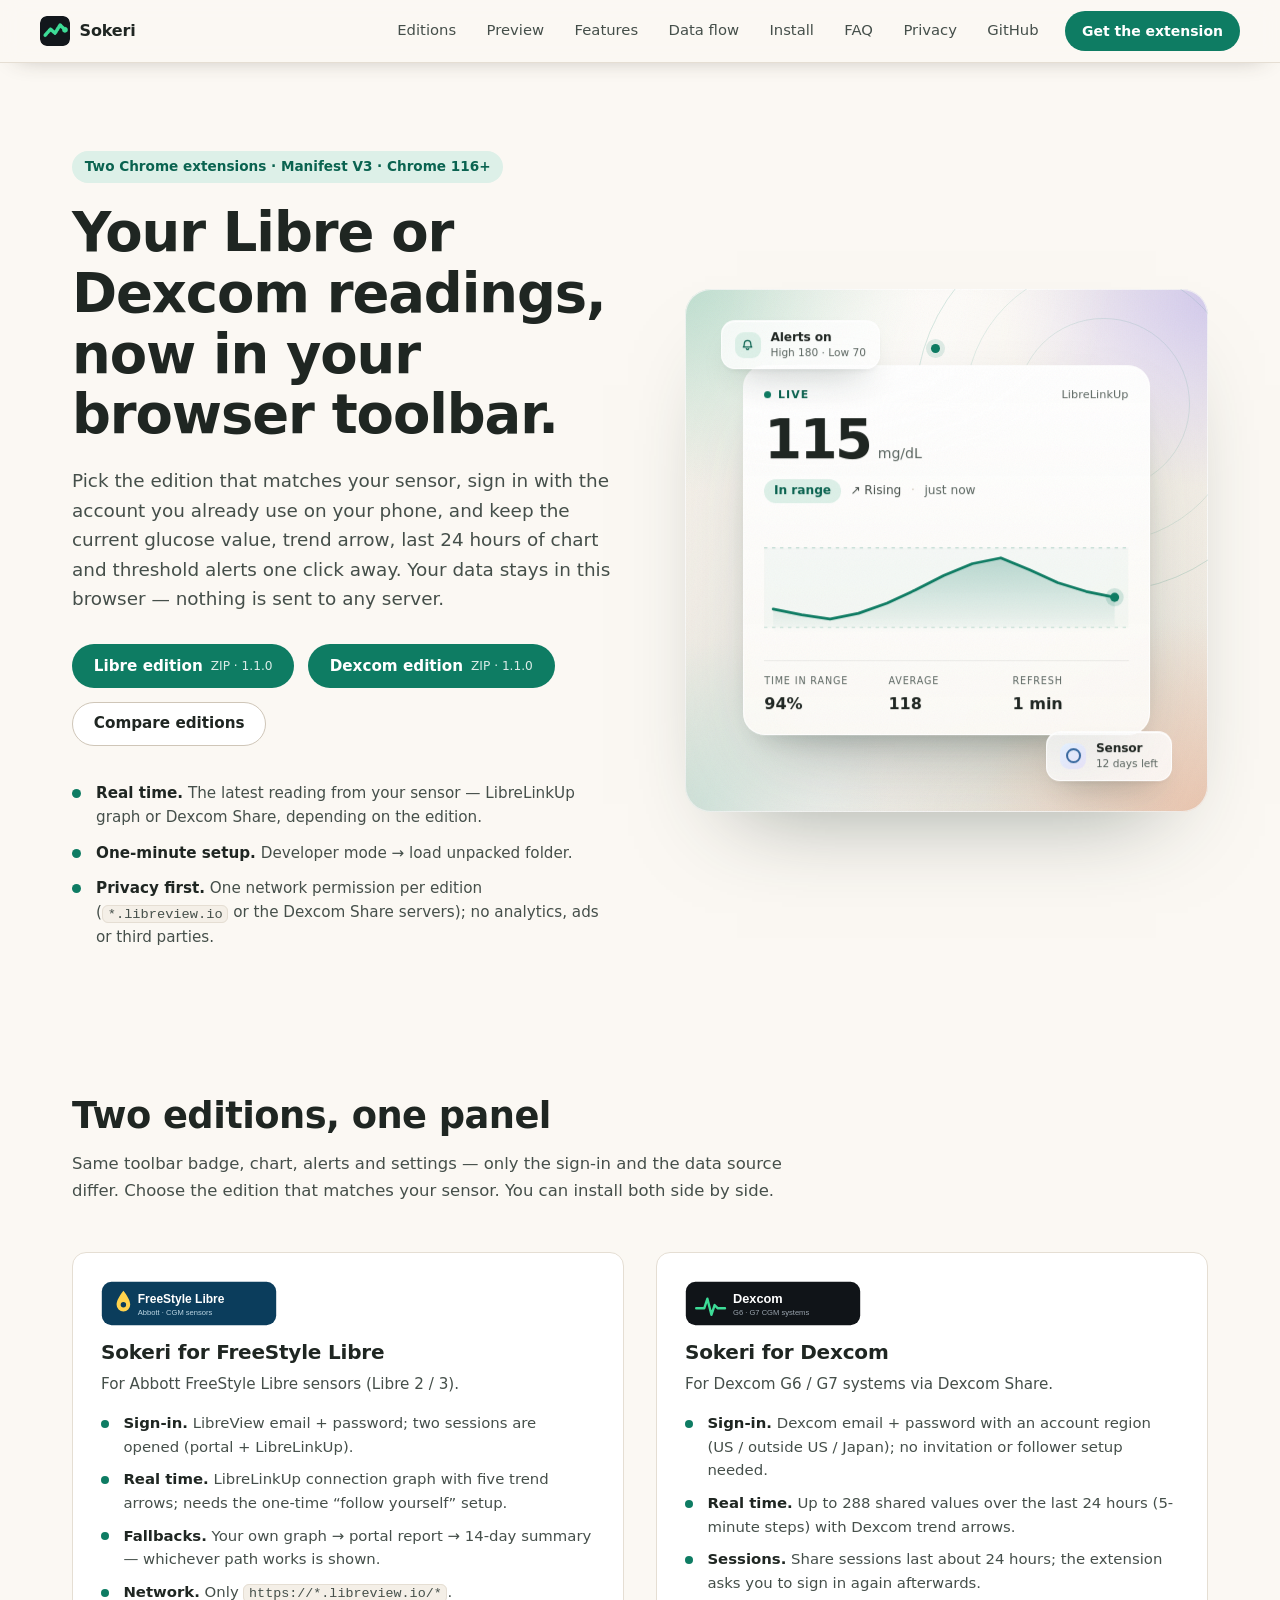
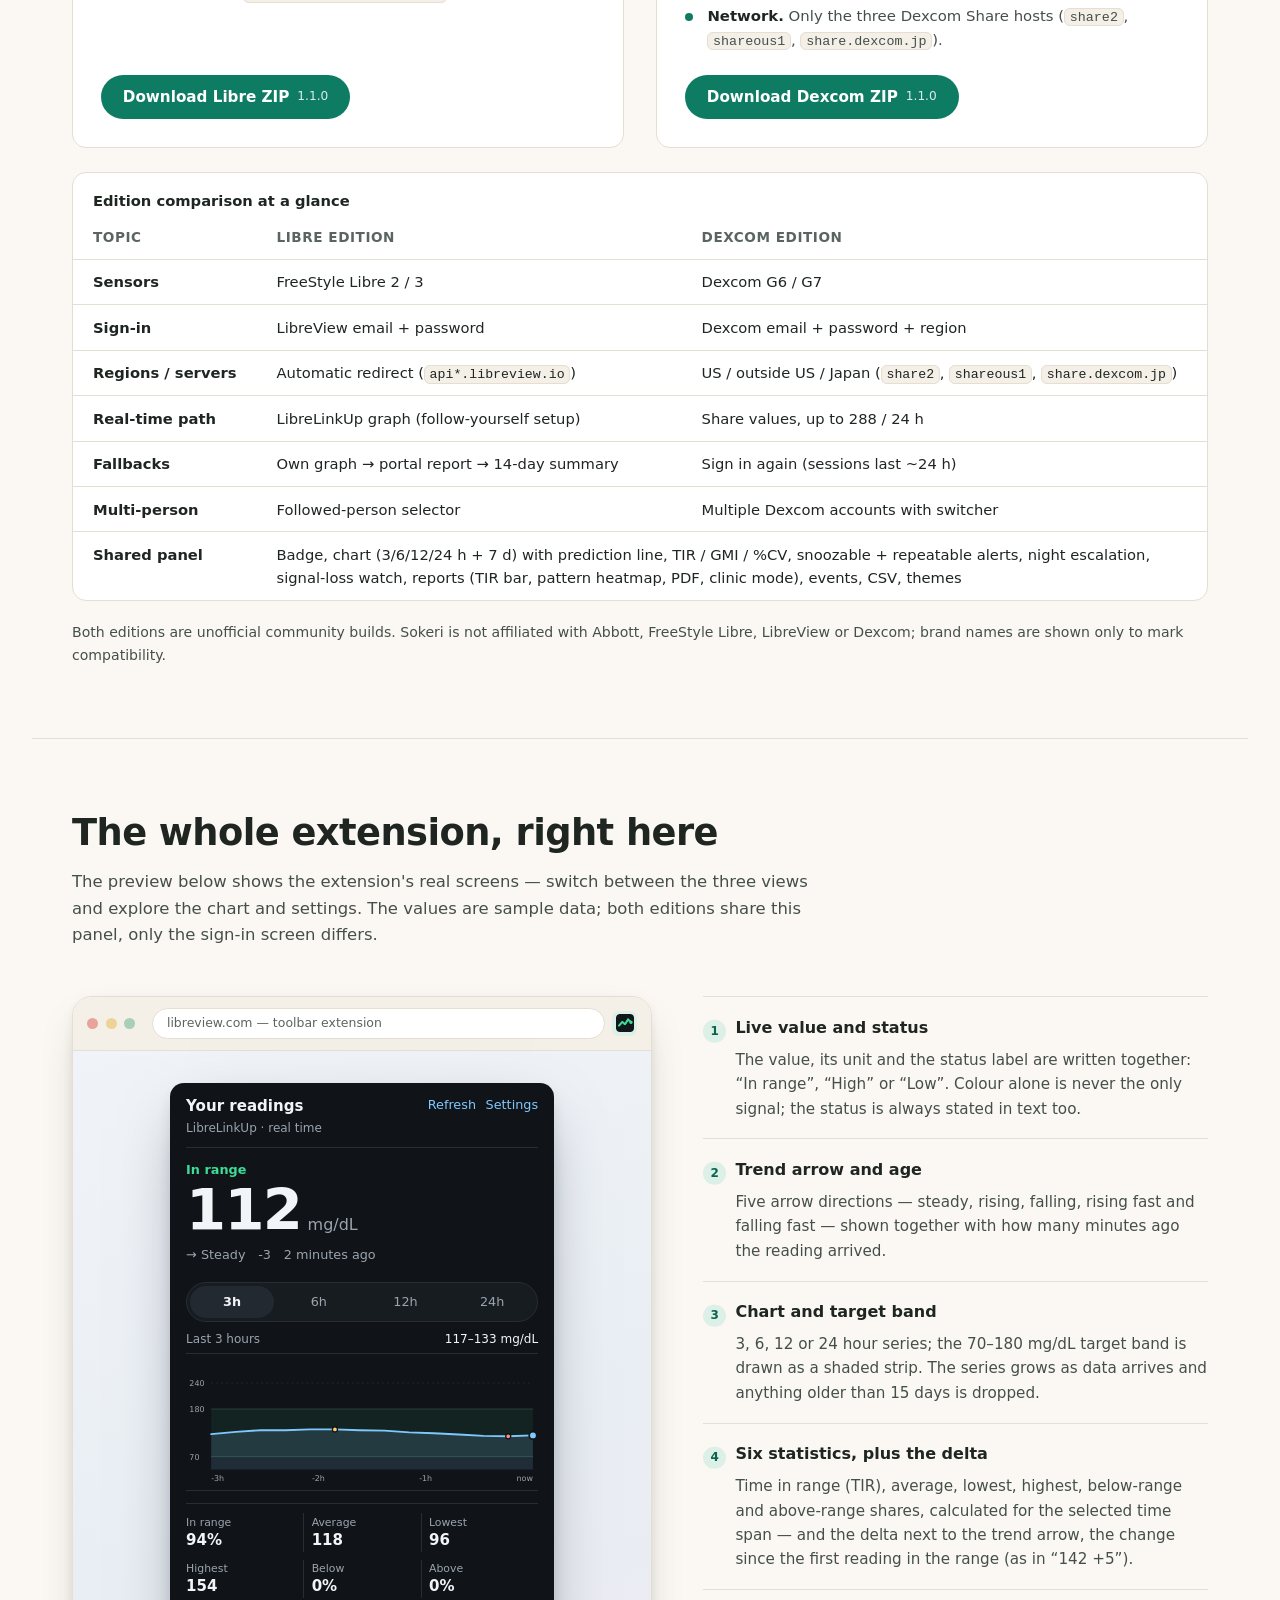
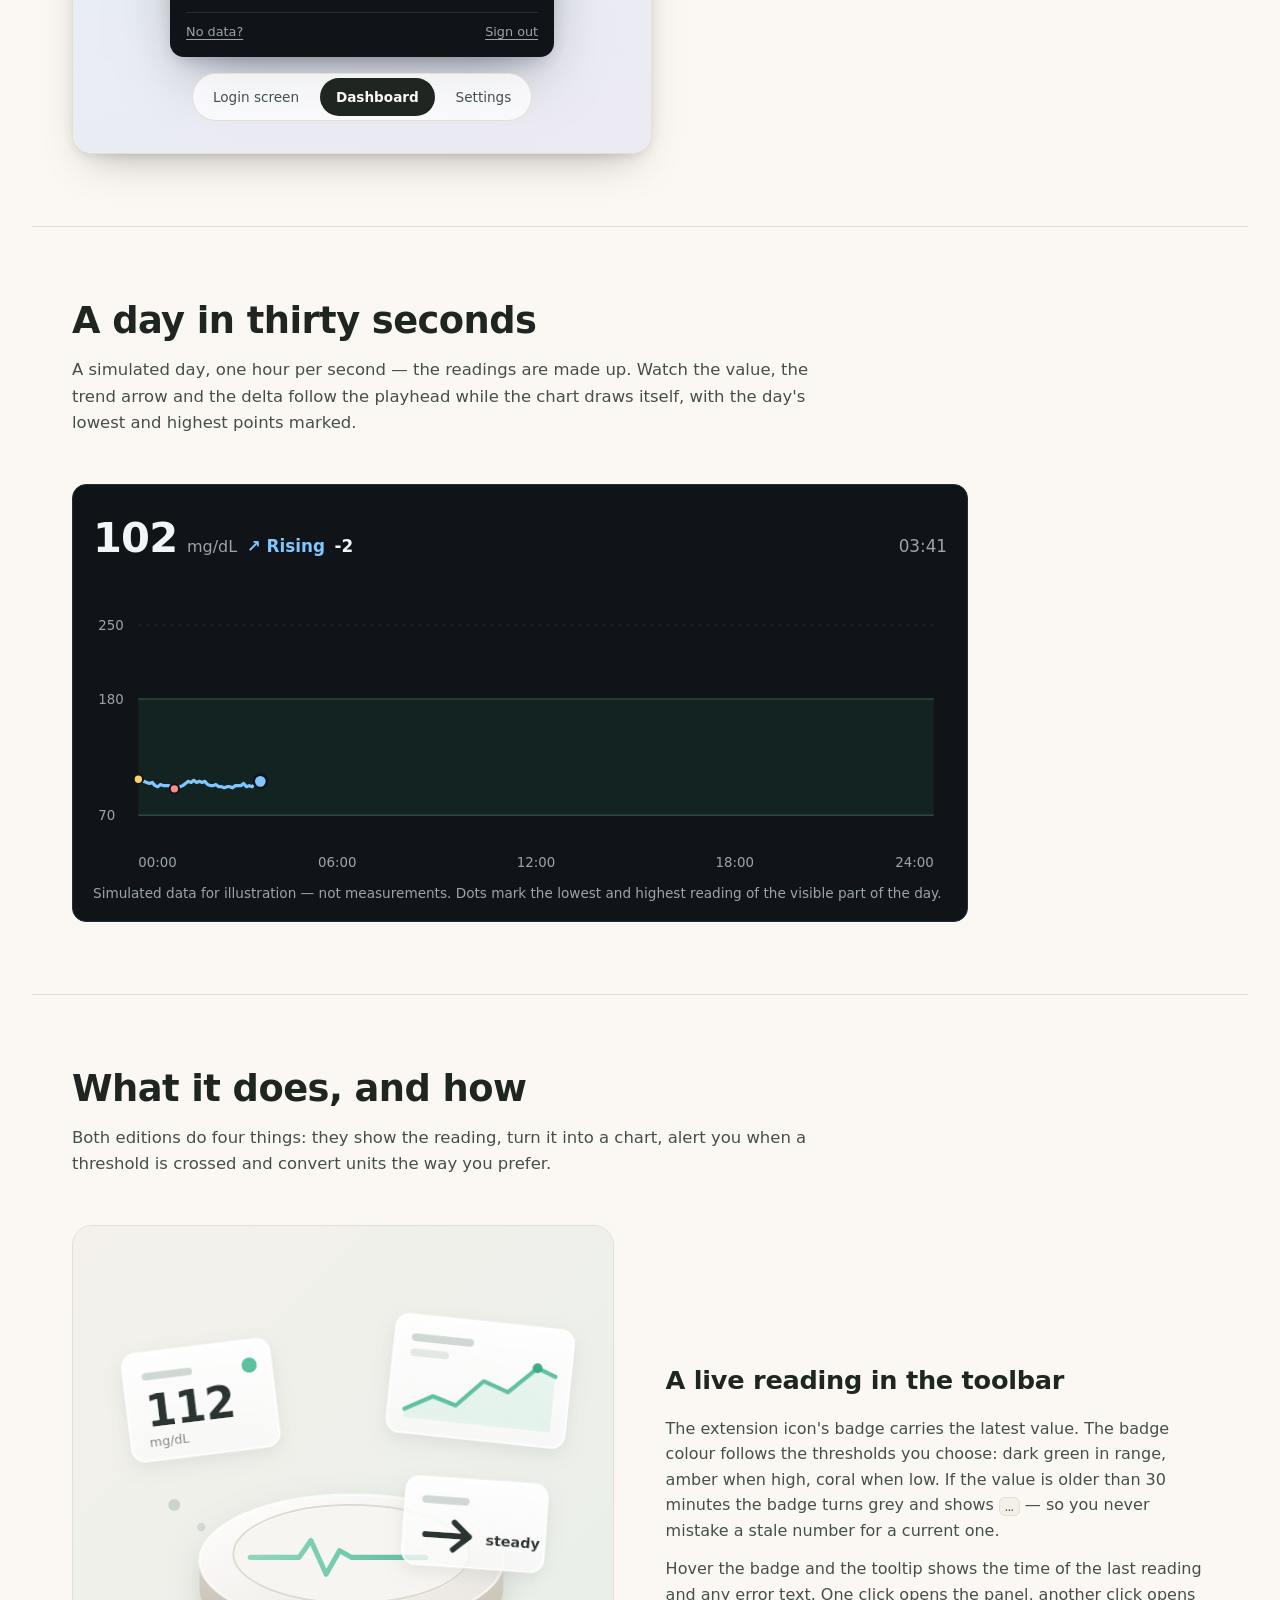
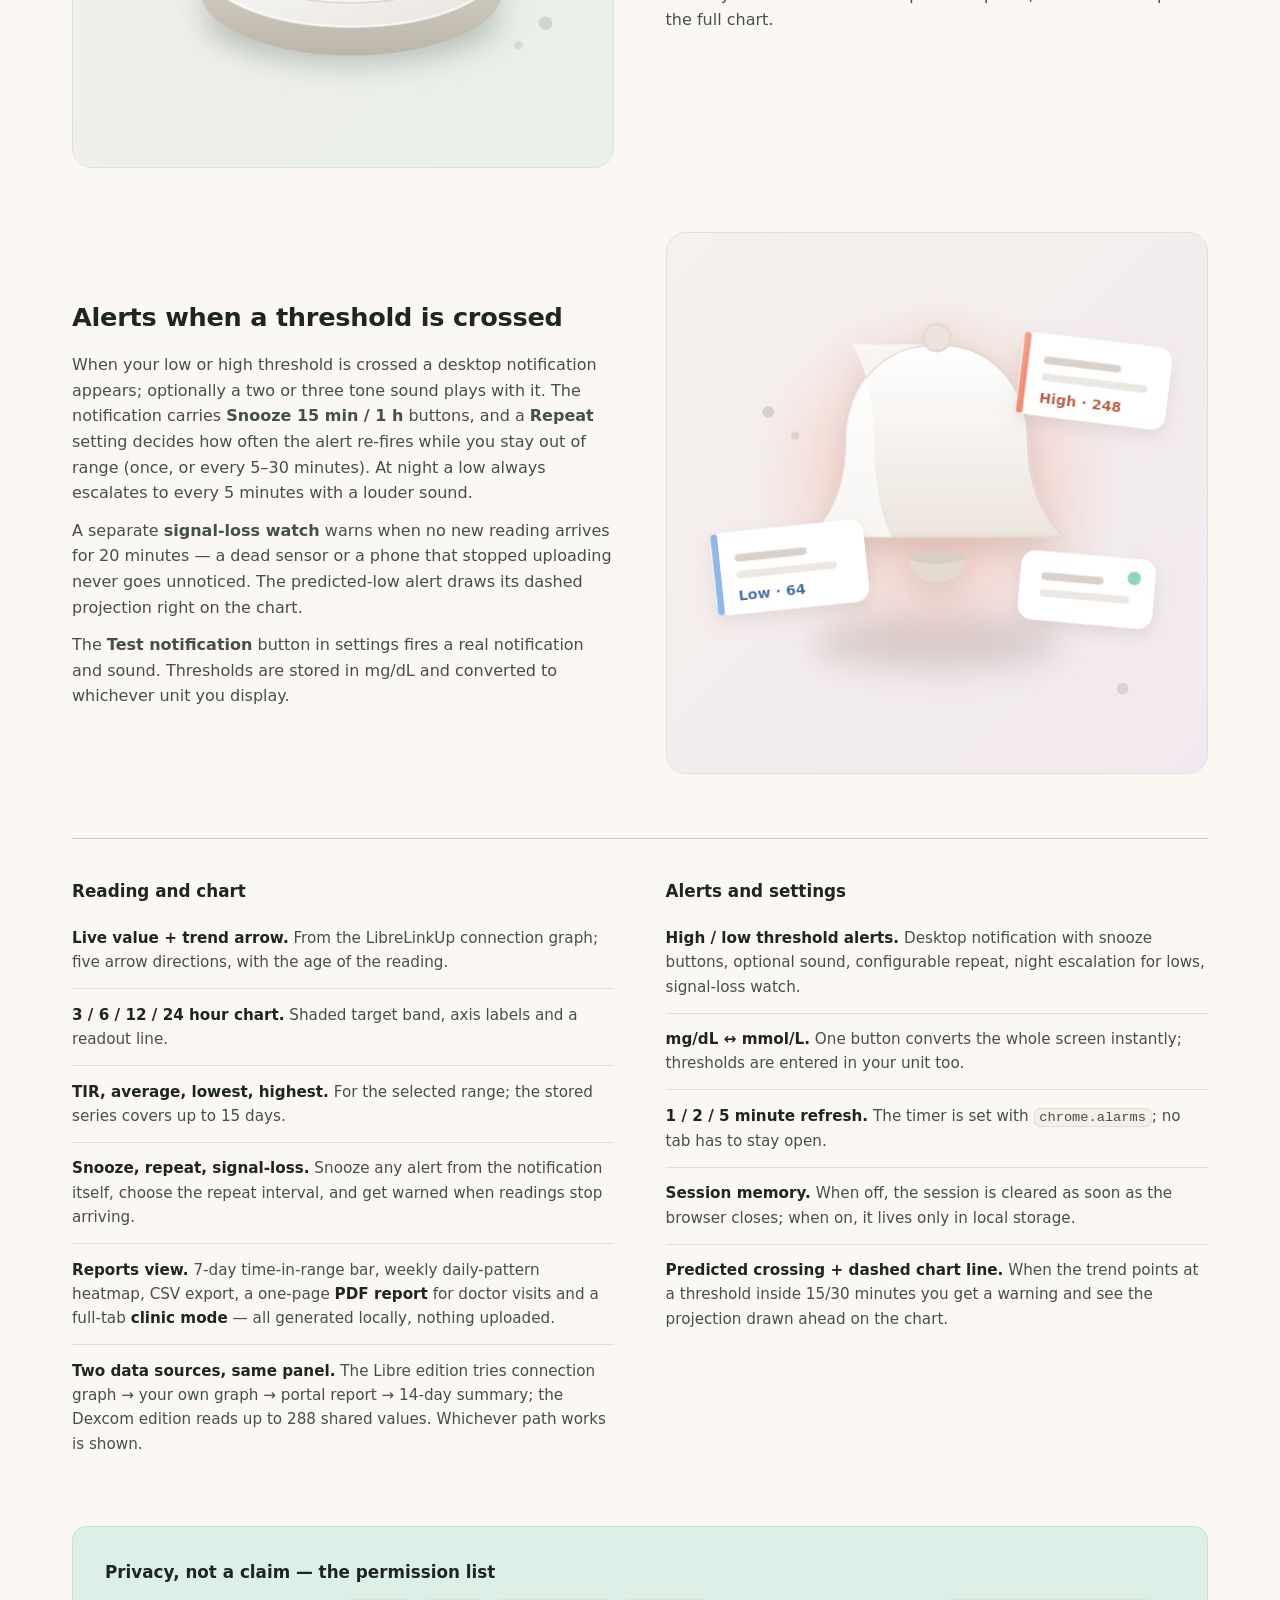
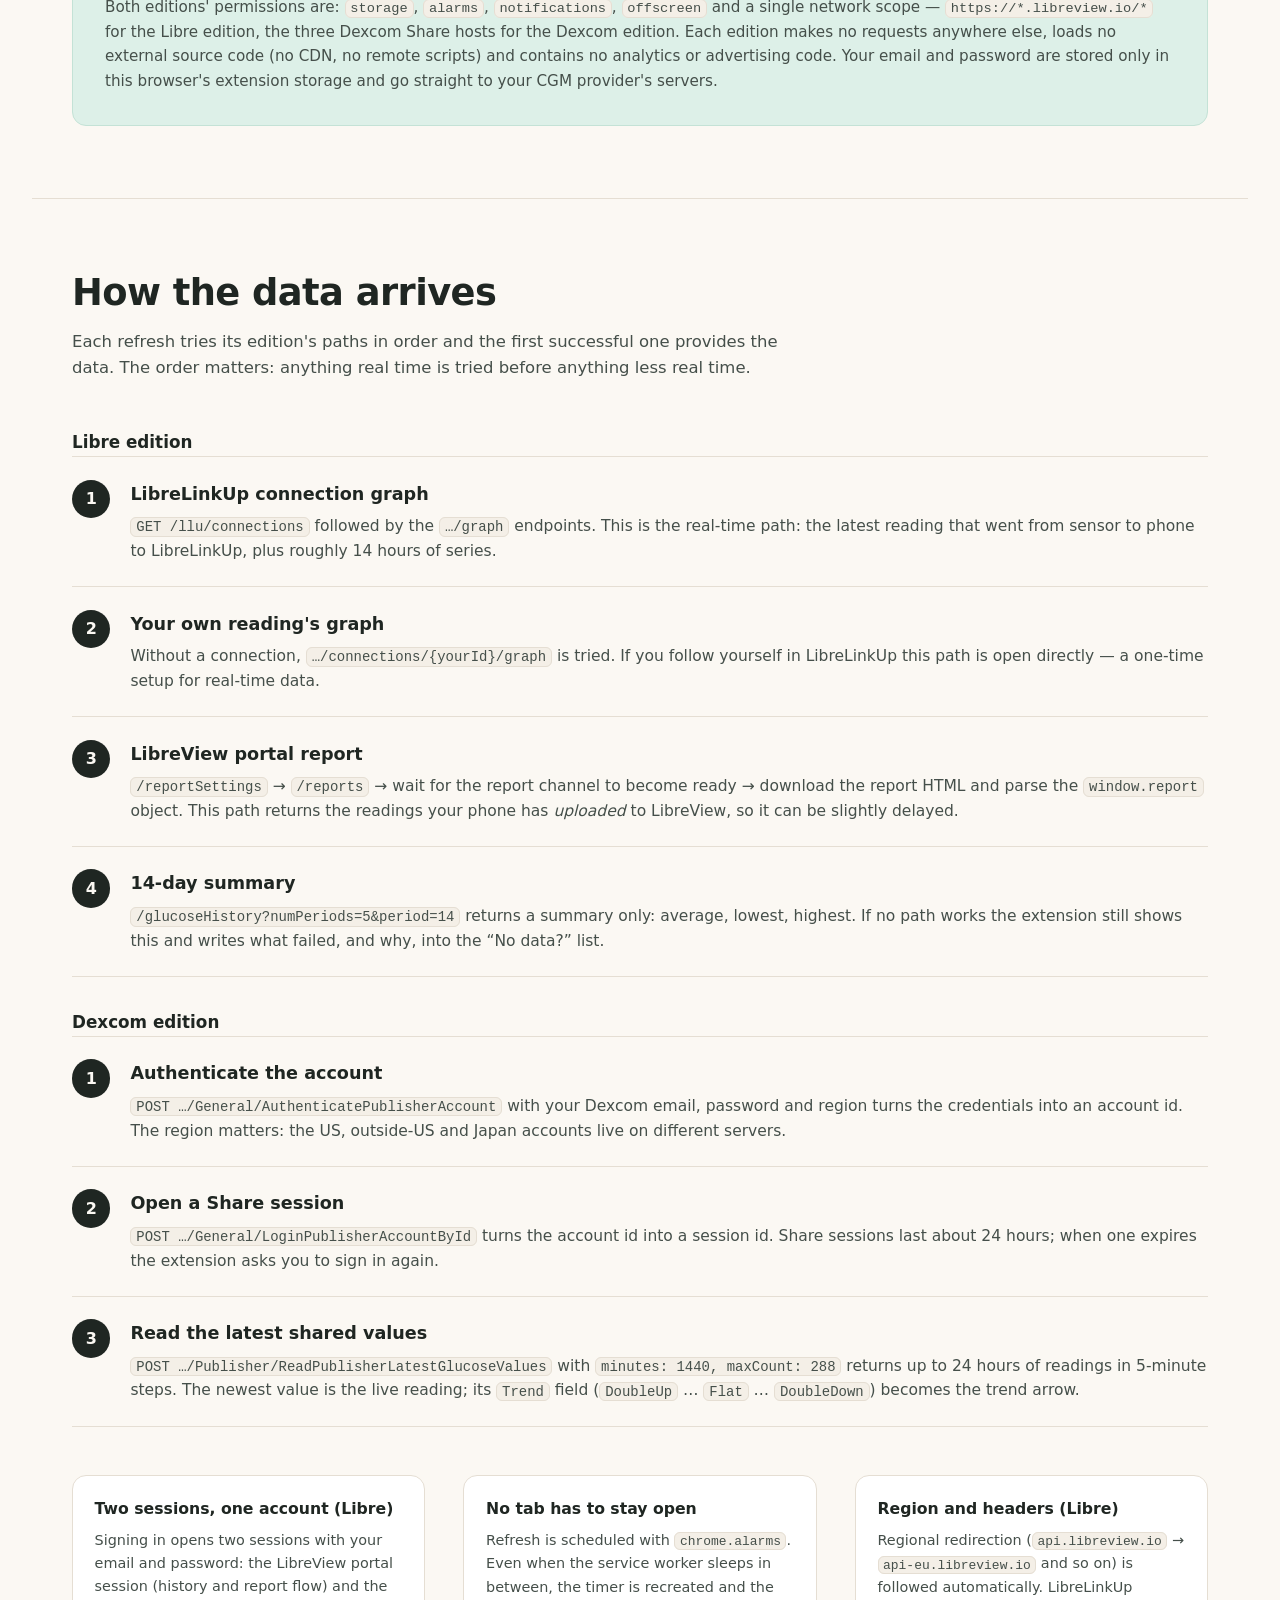
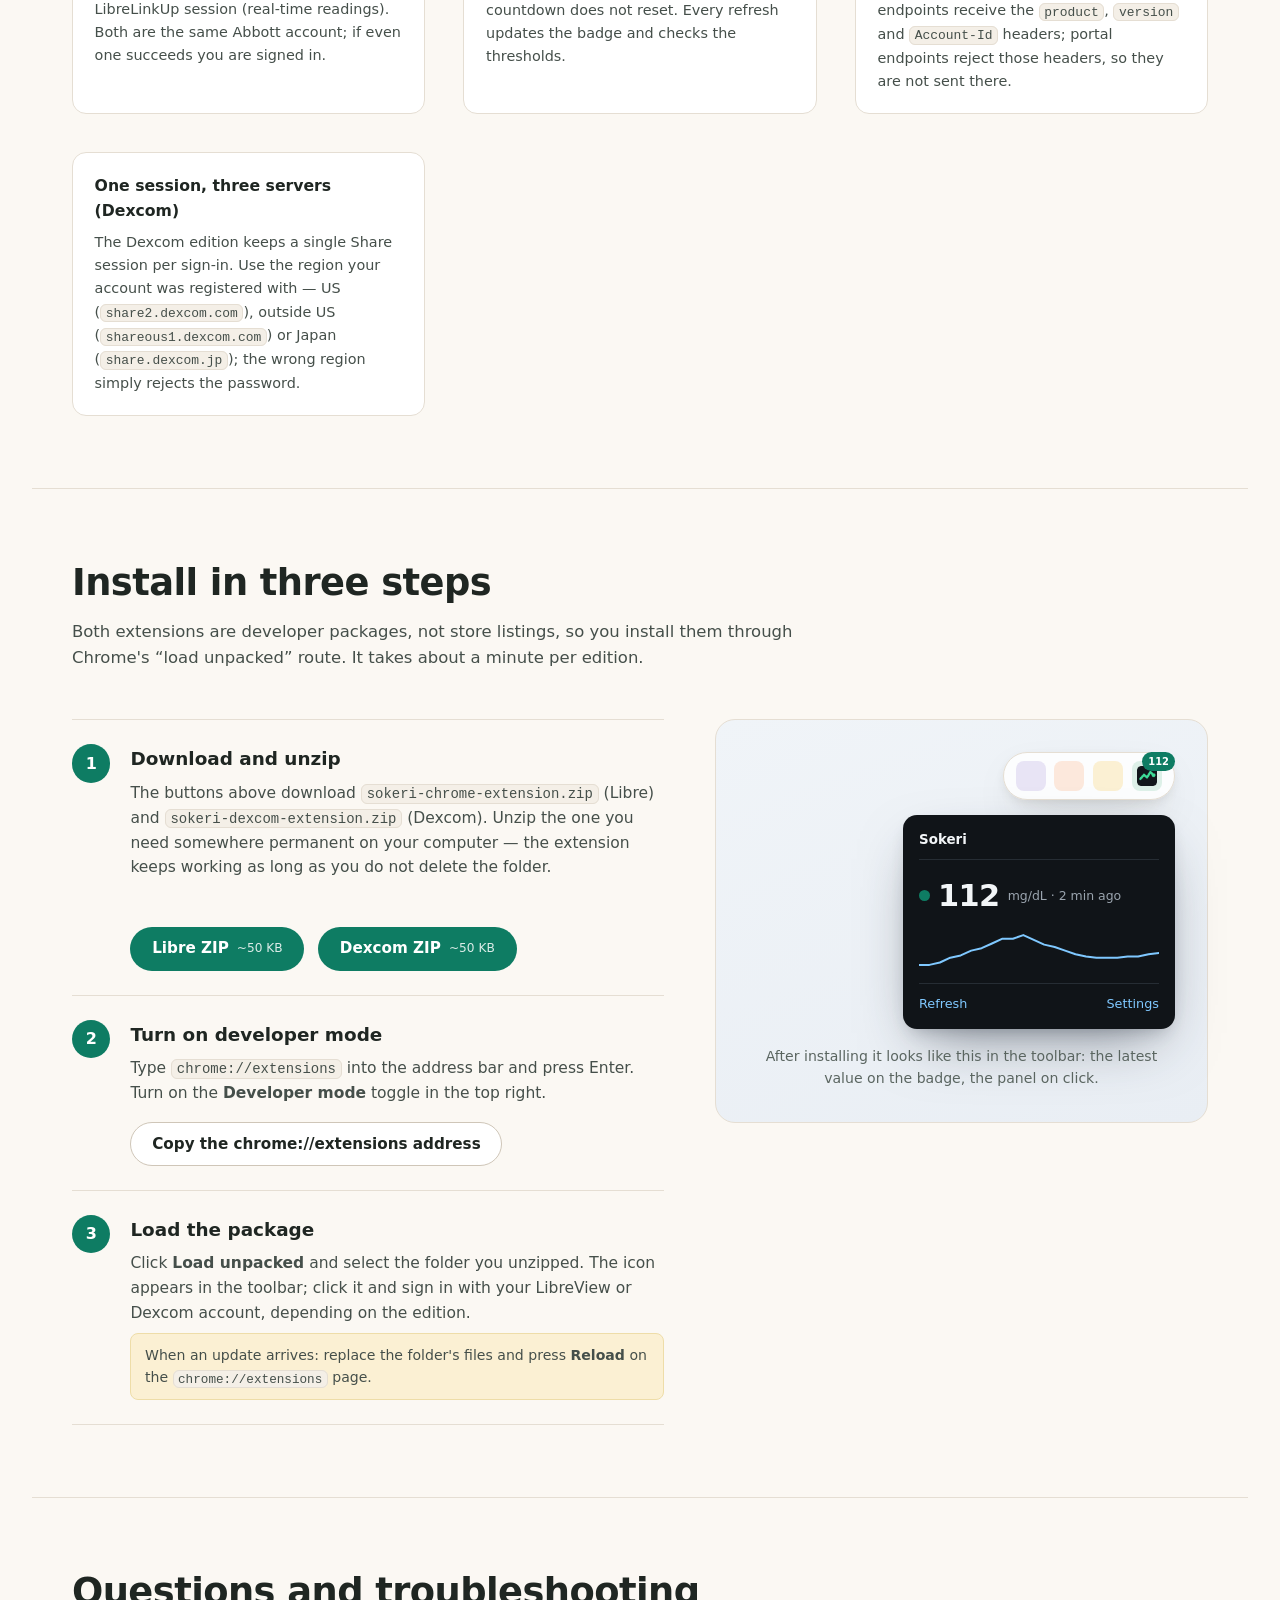
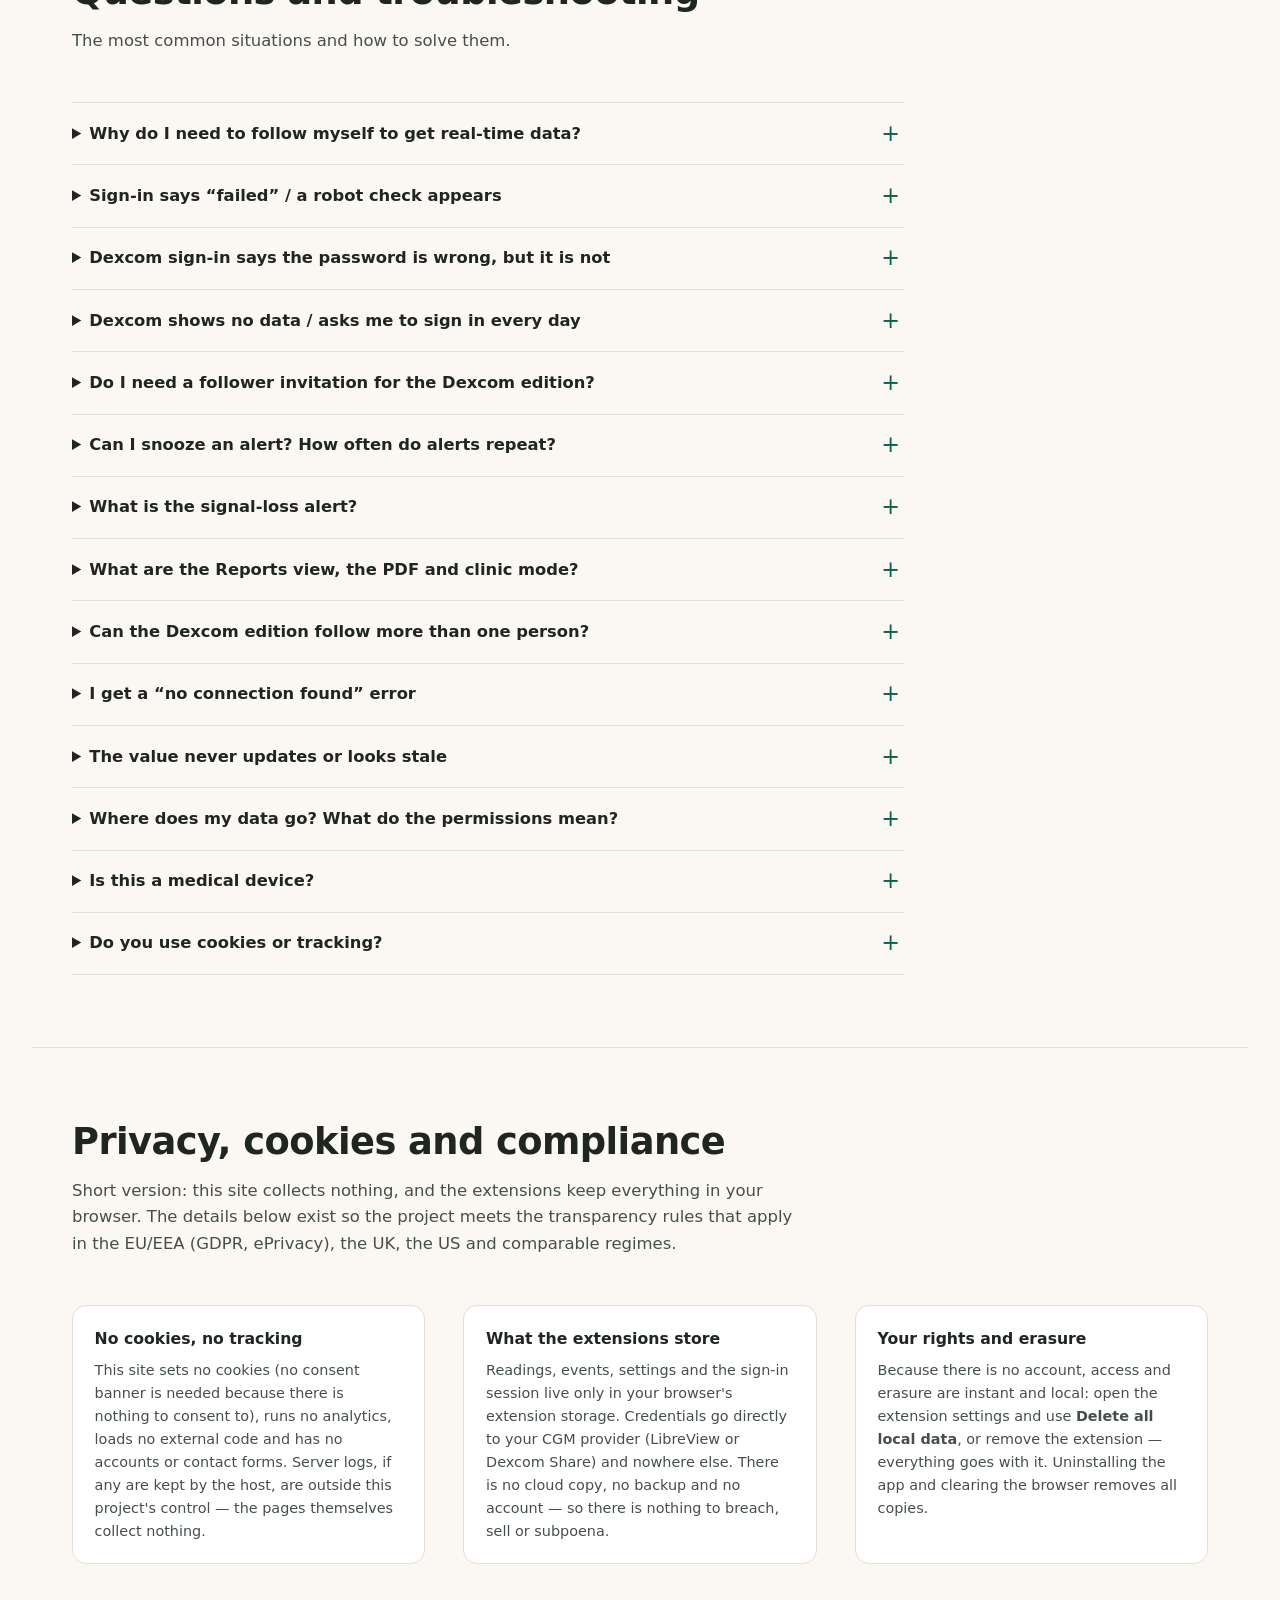
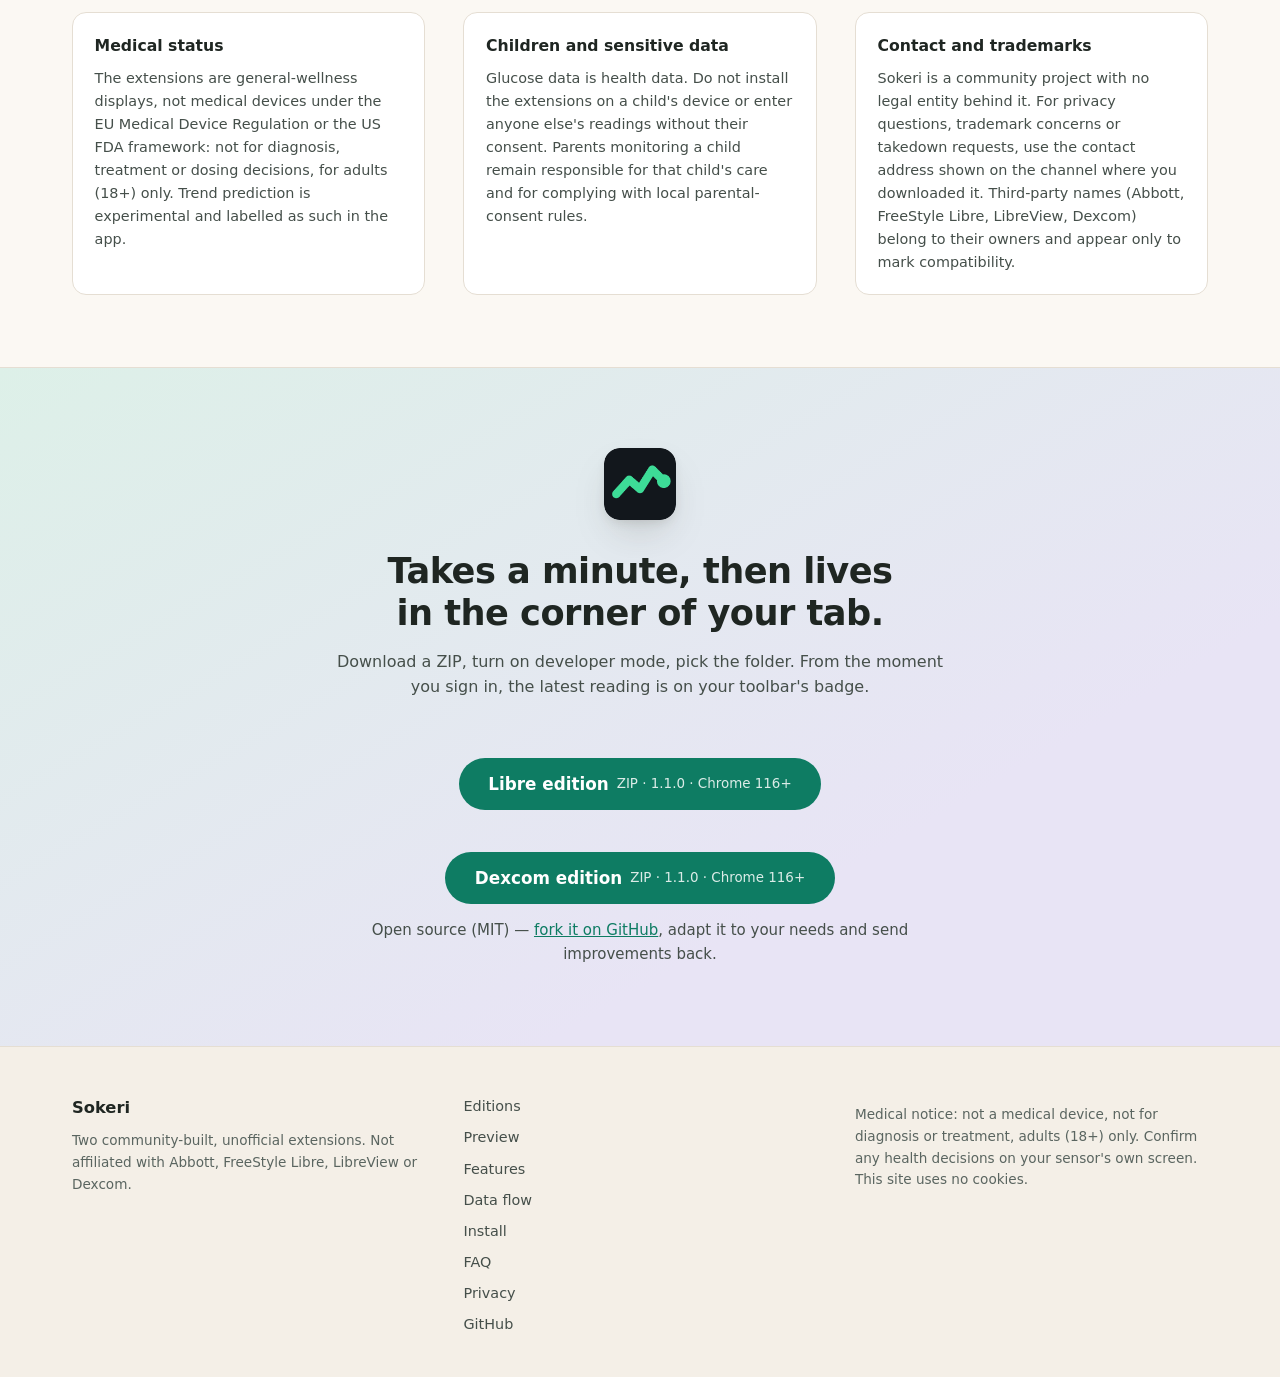
==== commit 17143347: "GlucoBar-style charts on the site: delta, below/above stats, min/max dots, animated simulated-day ch" ====
--- a/site/index.html
+++ b/site/index.html
@@ -332,7 +332,7 @@
                       <span class="pv-unit">mg/dL</span>
                     </p>
                     <p class="pv-meta">
-                      <span>→ Steady</span><span>2 minutes ago</span>
+                      <span>→ Steady</span><span id="pv-delta" title="Change since the first reading in this range">+0</span><span>2 minutes ago</span>
                     </p>
                   </div>
 
@@ -357,6 +357,8 @@
                     <div><dt>Average</dt><dd>118</dd></div>
                     <div><dt>Lowest</dt><dd>96</dd></div>
                     <div><dt>Highest</dt><dd>154</dd></div>
+                    <div><dt>Below</dt><dd id="pv-below">1%</dd></div>
+                    <div><dt>Above</dt><dd id="pv-above">5%</dd></div>
                   </dl>
 
                   <div class="pv-foot">
@@ -427,13 +429,44 @@
               </p>
             </li>
             <li>
-              <h3>Four statistics</h3>
-              <p>
-                Time in range (TIR), average, lowest and highest values,
-                calculated for the selected time span.
+              <h3>Six statistics, plus the delta</h3>
+              <p>
+                Time in range (TIR), average, lowest, highest, below-range and
+                above-range shares, calculated for the selected time span — and
+                the delta next to the trend arrow, the change since the first
+                reading in the range (as in “142 +5”).
               </p>
             </li>
           </ol>
+        </div>
+      </section>
+
+      <!-- ============================================ simulated day -->
+      <section class="section" id="simulator">
+        <div class="section-head">
+          <h2>A day in thirty seconds</h2>
+          <p>
+            A simulated day, one hour per second — the readings are made up.
+            Watch the value, the trend arrow and the delta follow the playhead
+            while the chart draws itself, with the day's lowest and highest
+            points marked.
+          </p>
+        </div>
+
+        <div class="sim" id="sim">
+          <div class="sim-readout" aria-live="off">
+            <span class="sim-value" id="sim-value">—</span>
+            <span class="sim-unit">mg/dL</span>
+            <span class="sim-trend" id="sim-trend">→</span>
+            <span class="sim-delta" id="sim-delta">+0</span>
+            <span class="sim-clock" id="sim-clock">00:00</span>
+          </div>
+          <div class="sim-chart" id="sim-chart" role="img"
+               aria-label="Animated simulated glucose chart for a full day"></div>
+          <p class="sim-cap">
+            Simulated data for illustration — not measurements. Dots mark the
+            lowest and highest reading of the visible part of the day.
+          </p>
         </div>
       </section>
 
--- a/site/styles.css
+++ b/site/styles.css
@@ -993,7 +993,8 @@
 
 .pv-stats {
   display: grid;
-  grid-template-columns: repeat(4, minmax(0, 1fr));
+  grid-template-columns: repeat(3, minmax(0, 1fr));
+  gap: 0.5rem 0;
   margin-top: 0.75rem;
   padding-top: 0.6rem;
   border-top: 1px solid #262d34;
@@ -1006,6 +1007,11 @@
 }
 
 .pv-stats > div:first-child {
+  border-left: 0;
+  padding-left: 0;
+}
+
+.pv-stats > div:nth-child(4) {
   border-left: 0;
   padding-left: 0;
 }
@@ -1940,10 +1946,72 @@
     gap: 0.5rem 0;
   }
 
-  .pv-stats > div:nth-child(3) {
+  .pv-stats > div:nth-child(3),
+  .pv-stats > div:nth-child(5) {
     border-left: 0;
     padding-left: 0;
   }
+}
+
+/* ================================================= simulated day */
+
+.sim {
+  background: #101418;
+  border: 1px solid #262d34;
+  border-radius: 14px;
+  padding: 1.25rem 1.25rem 1rem;
+  max-width: 56rem;
+}
+
+.sim-readout {
+  display: flex;
+  align-items: baseline;
+  gap: 0.6rem;
+  font-variant-numeric: tabular-nums;
+}
+
+.sim-value {
+  font-size: 2.6rem;
+  font-weight: 700;
+  letter-spacing: -0.02em;
+  color: #f2f5f7;
+  min-width: 4.2rem;
+}
+
+.sim-unit {
+  color: #9aa4ae;
+  font-size: 1rem;
+}
+
+.sim-trend {
+  color: #7fc8ff;
+  font-size: 1.05rem;
+  font-weight: 650;
+}
+
+.sim-delta {
+  color: #f2f5f7;
+  font-size: 1.05rem;
+  font-weight: 650;
+}
+
+.sim-clock {
+  margin-left: auto;
+  color: #9aa4ae;
+  font-size: 1.05rem;
+}
+
+.sim-chart svg {
+  display: block;
+  width: 100%;
+  height: auto;
+  margin-top: 0.5rem;
+}
+
+.sim-cap {
+  color: #9aa4ae;
+  font-size: 0.85rem;
+  margin-top: 0.6rem;
 }
 
 /* ================================================= user motion preference */
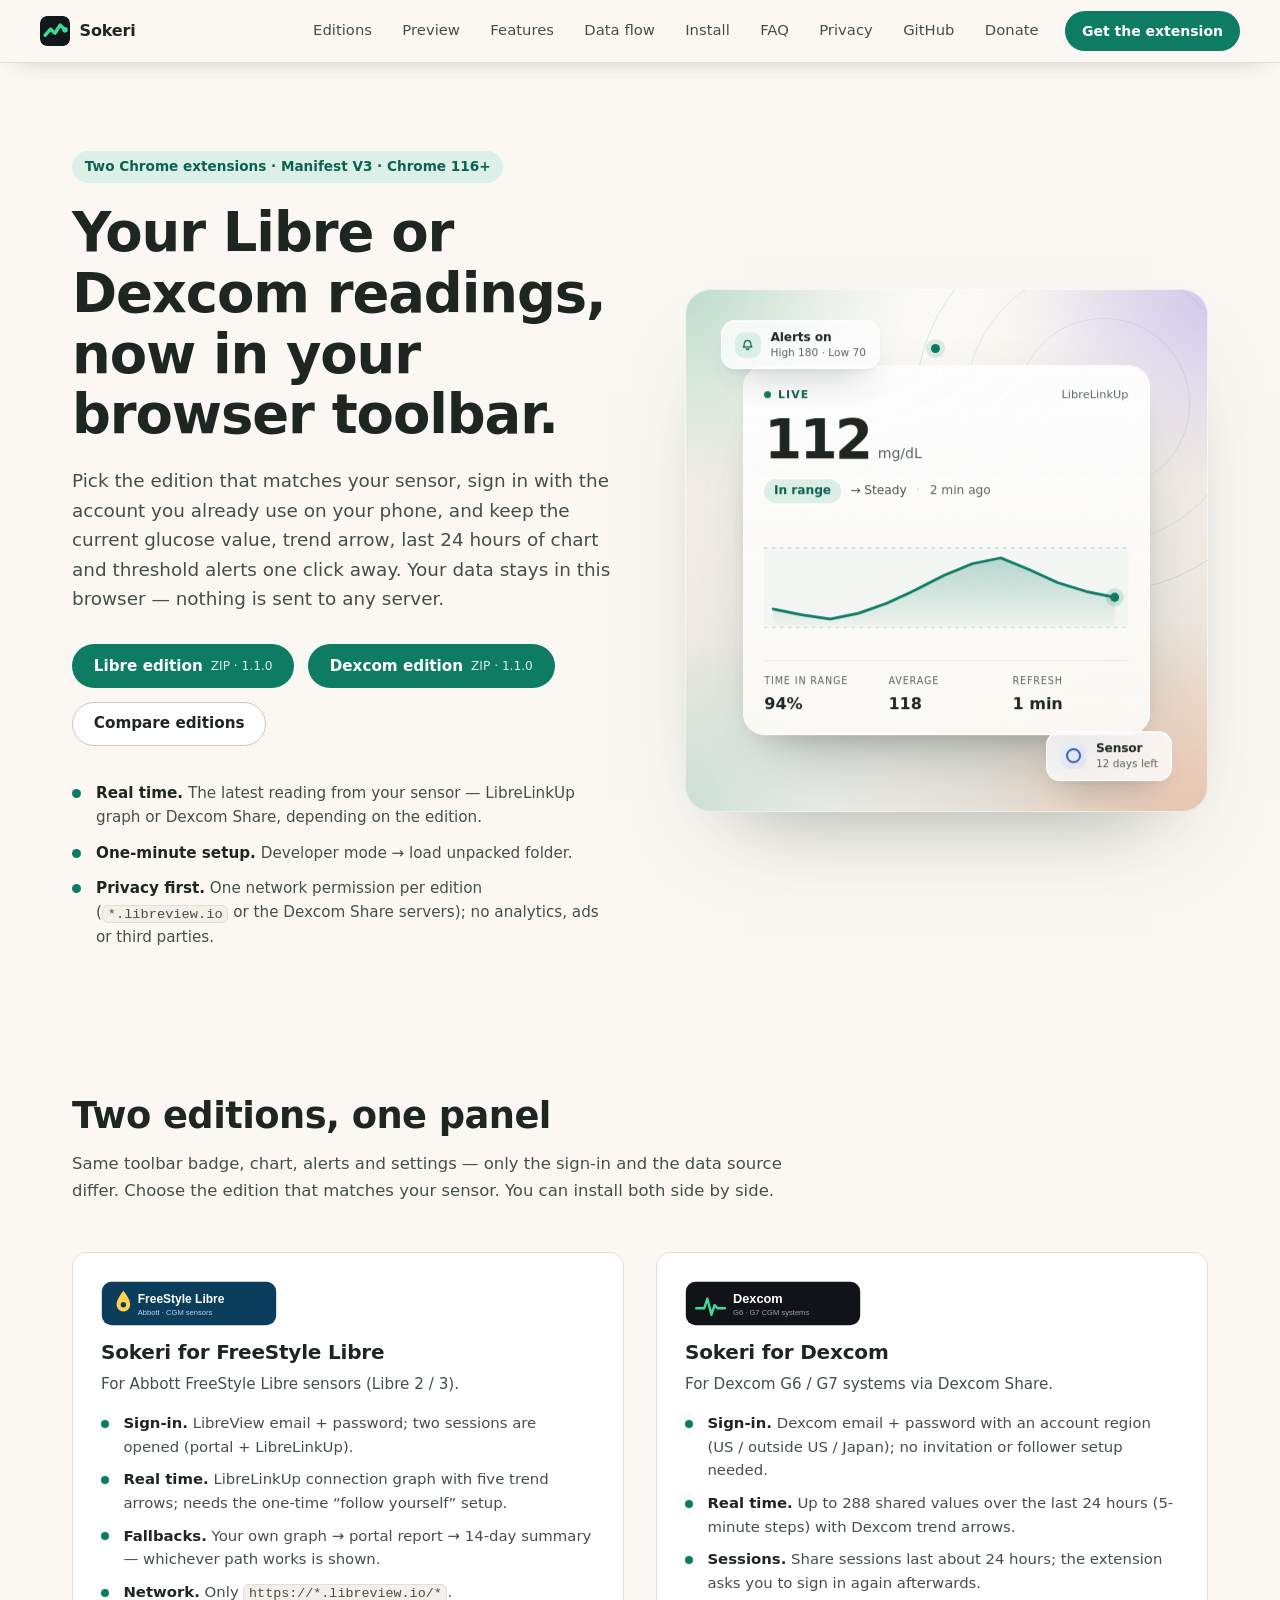
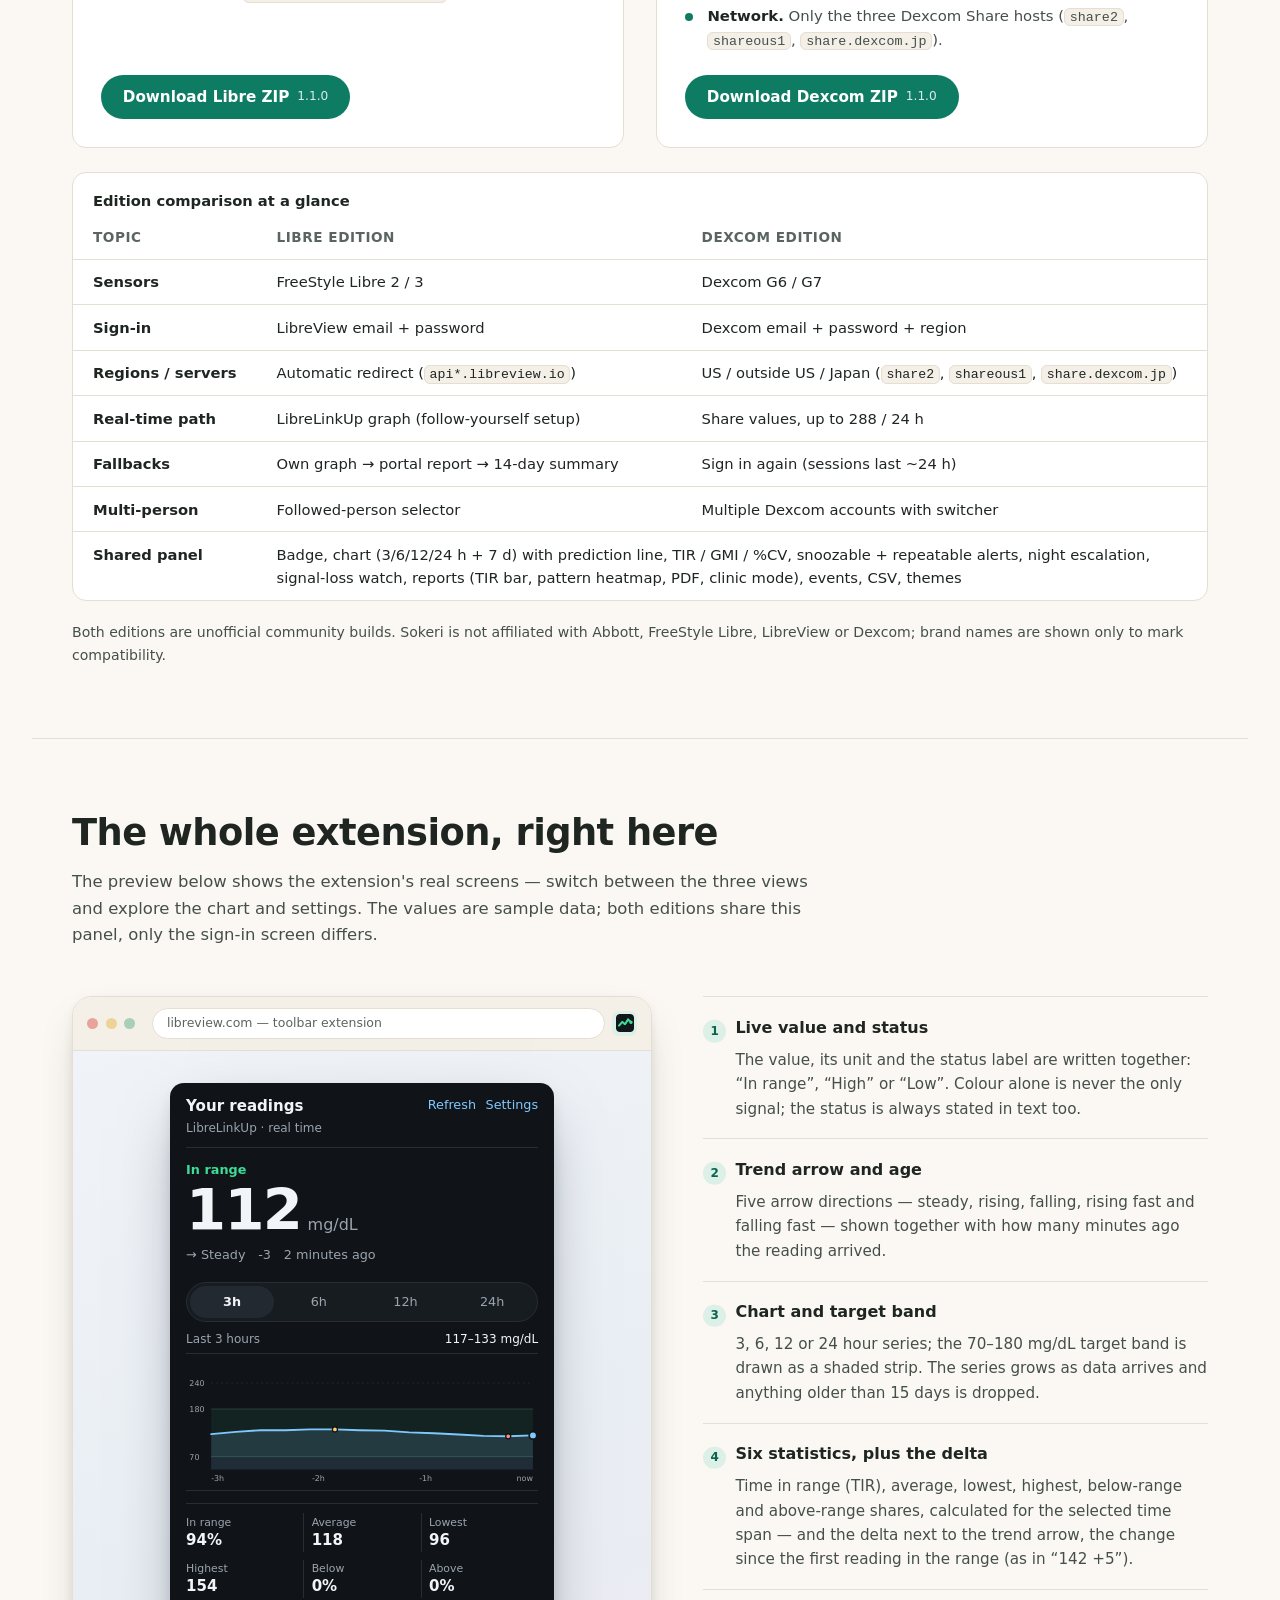
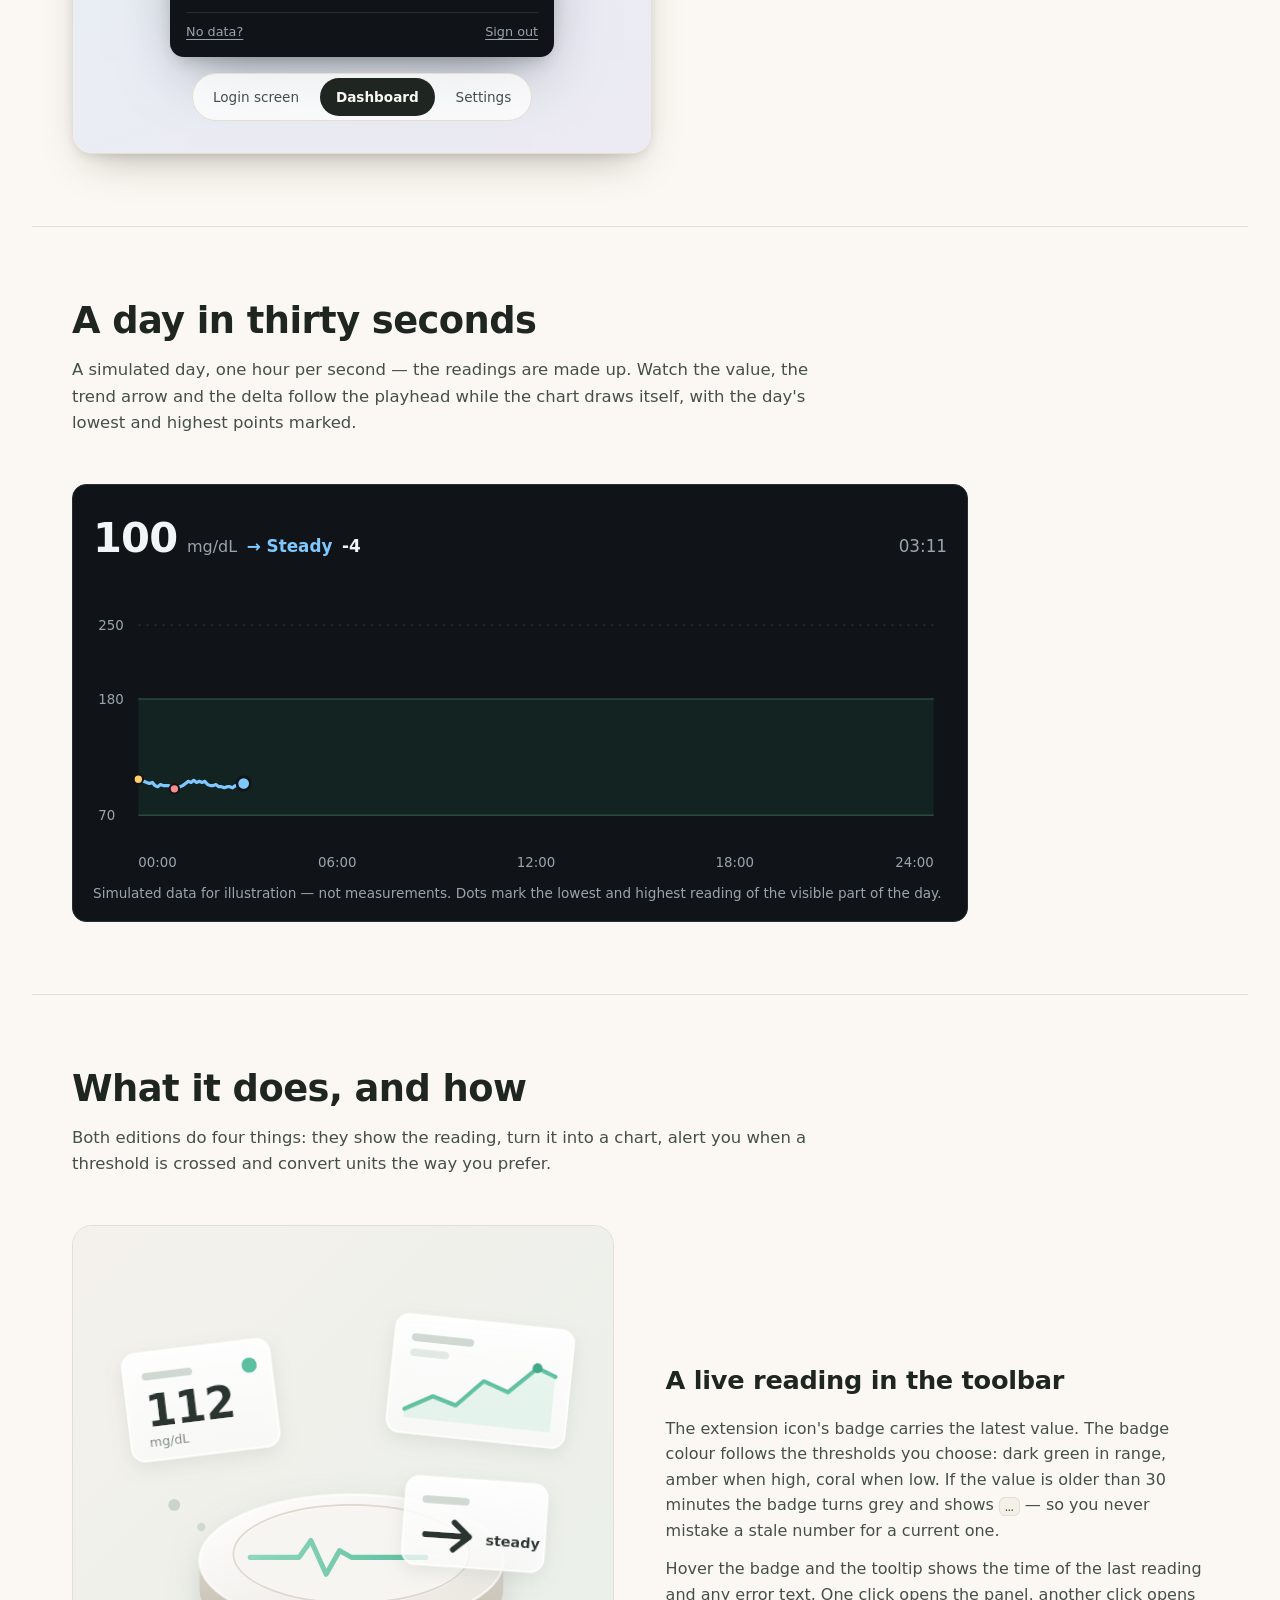
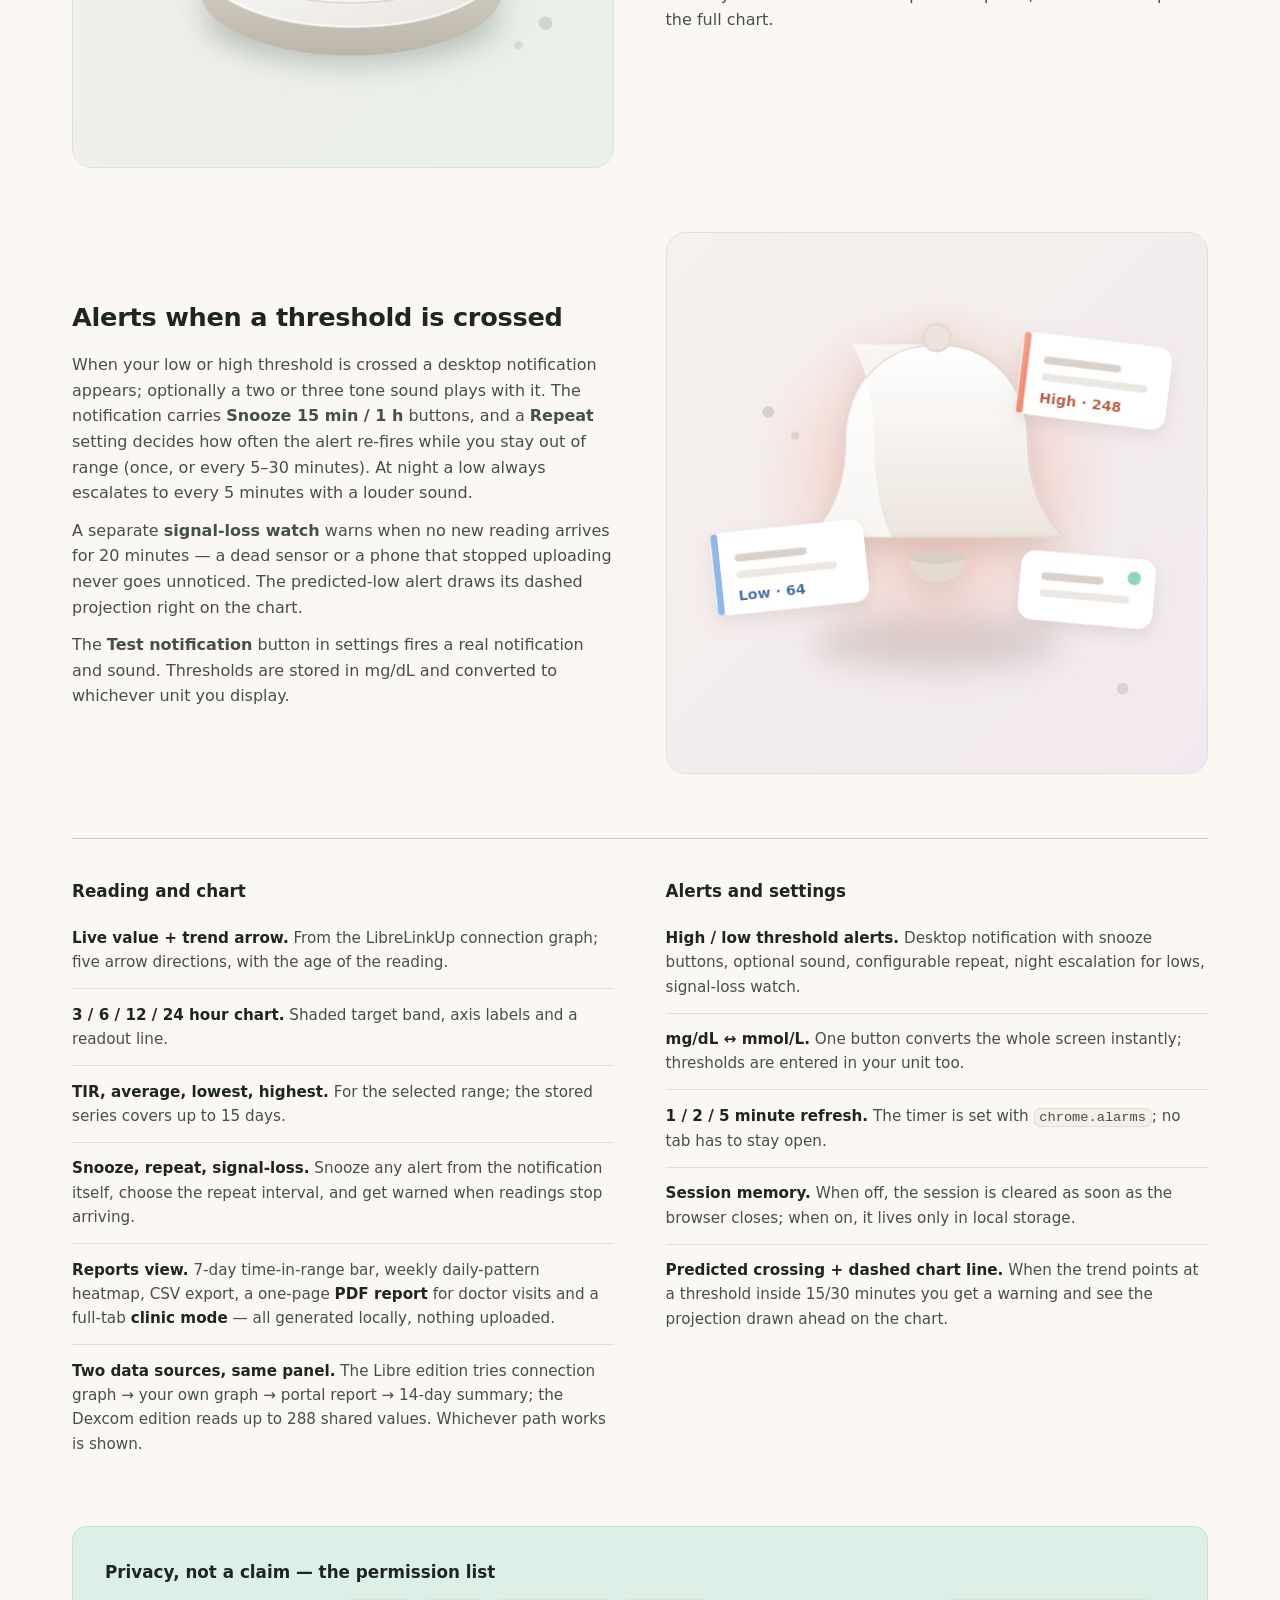
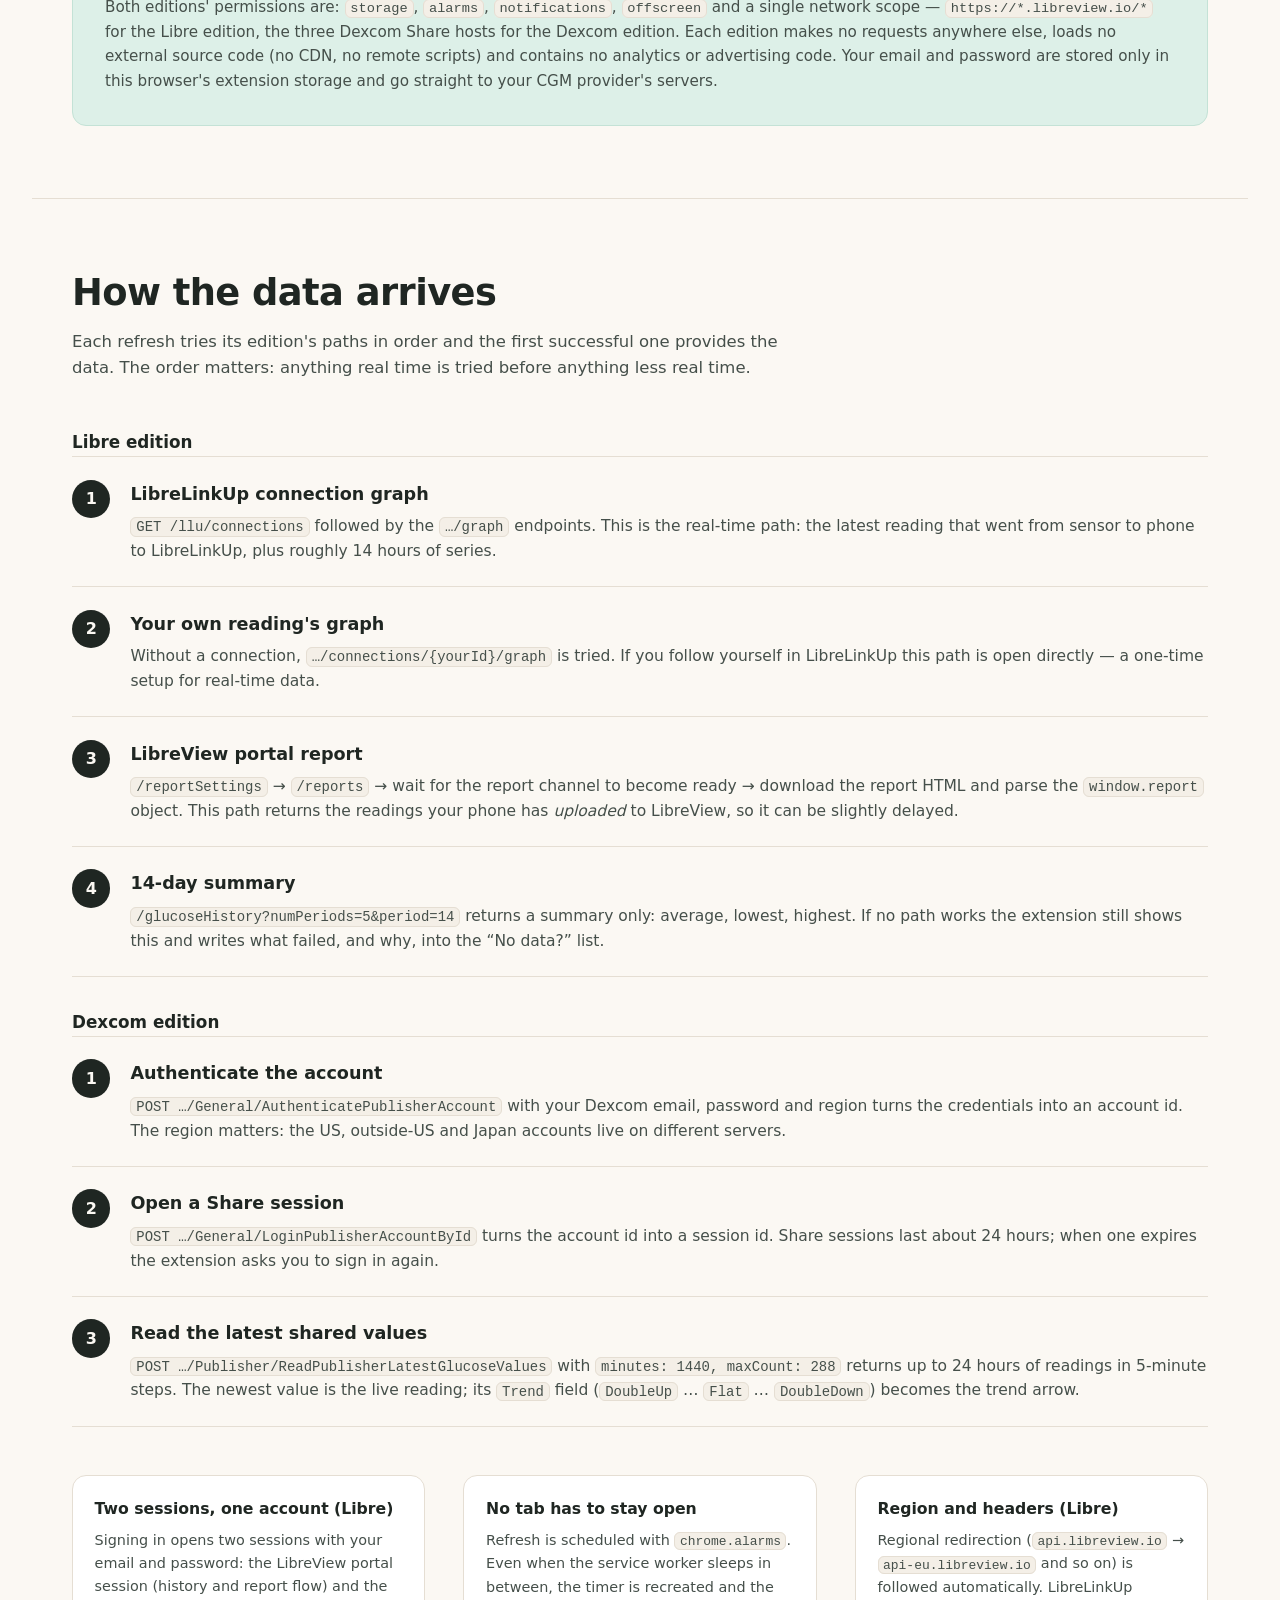
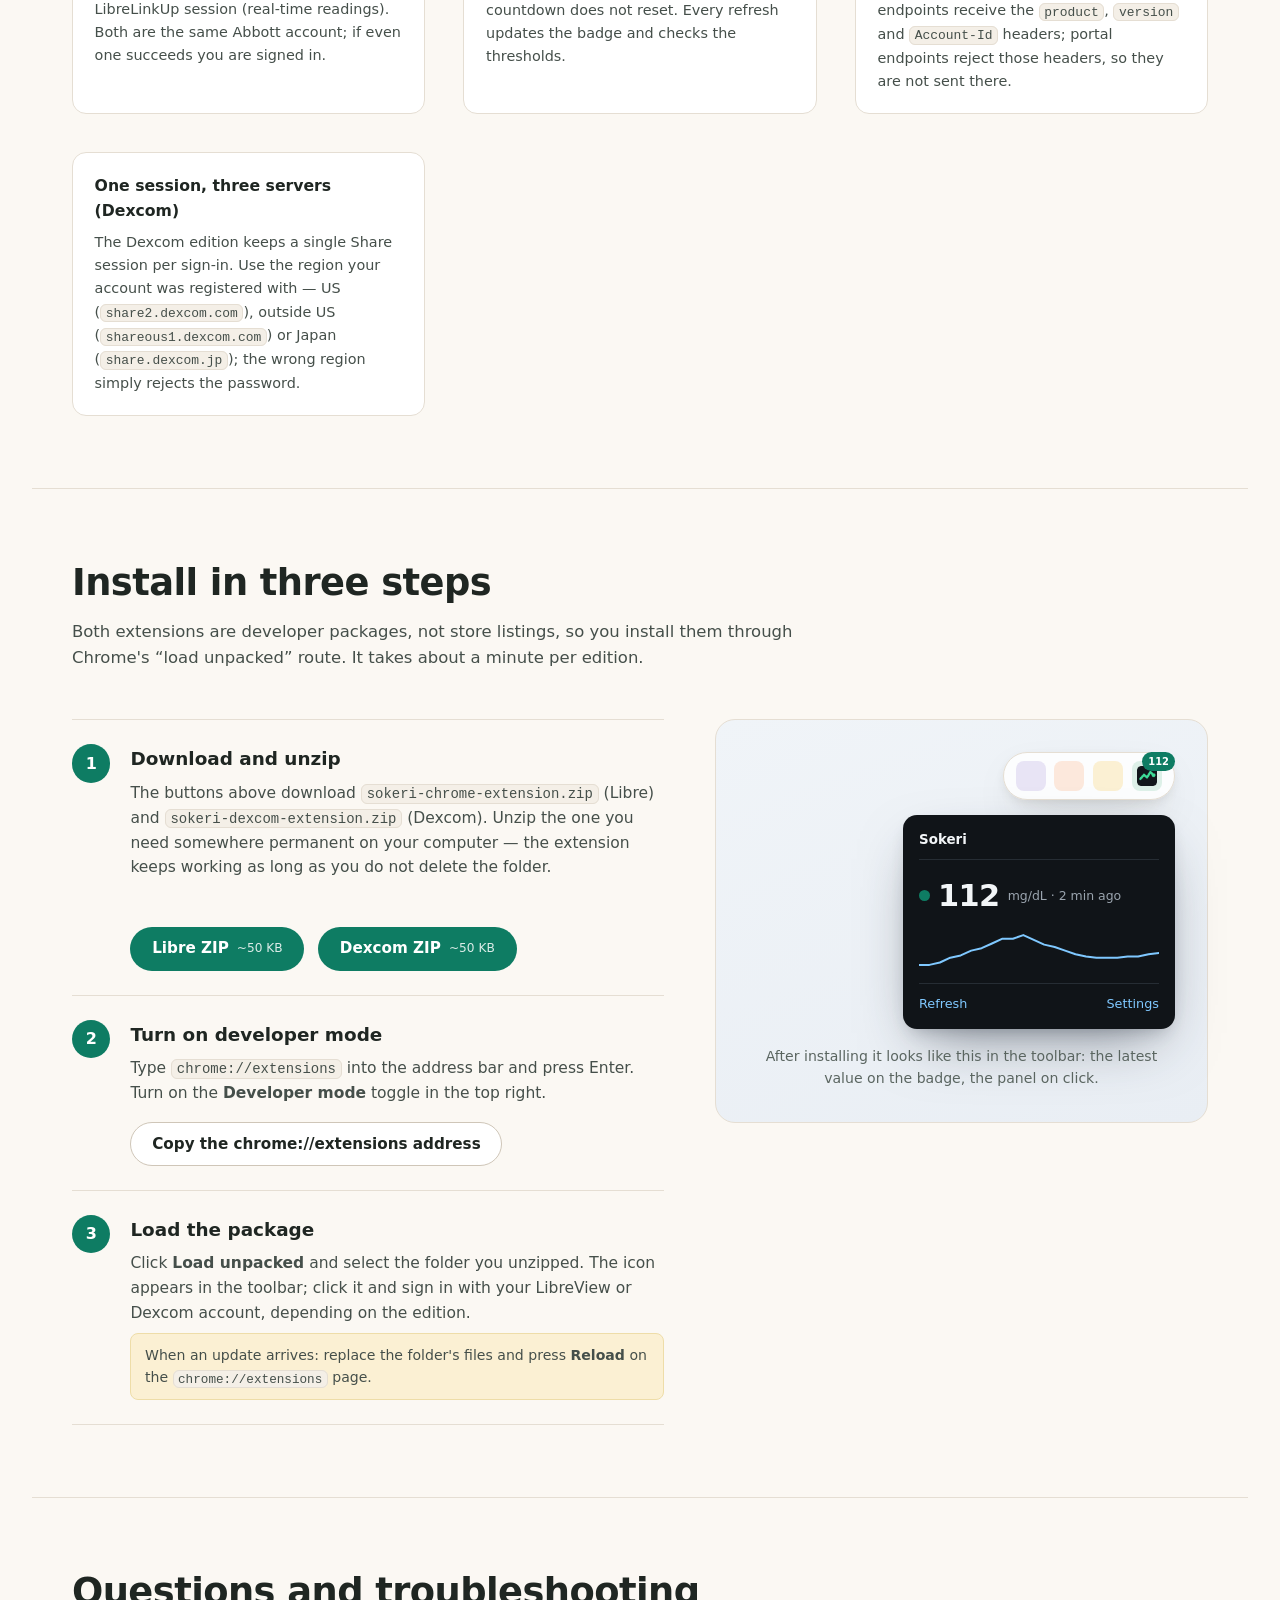
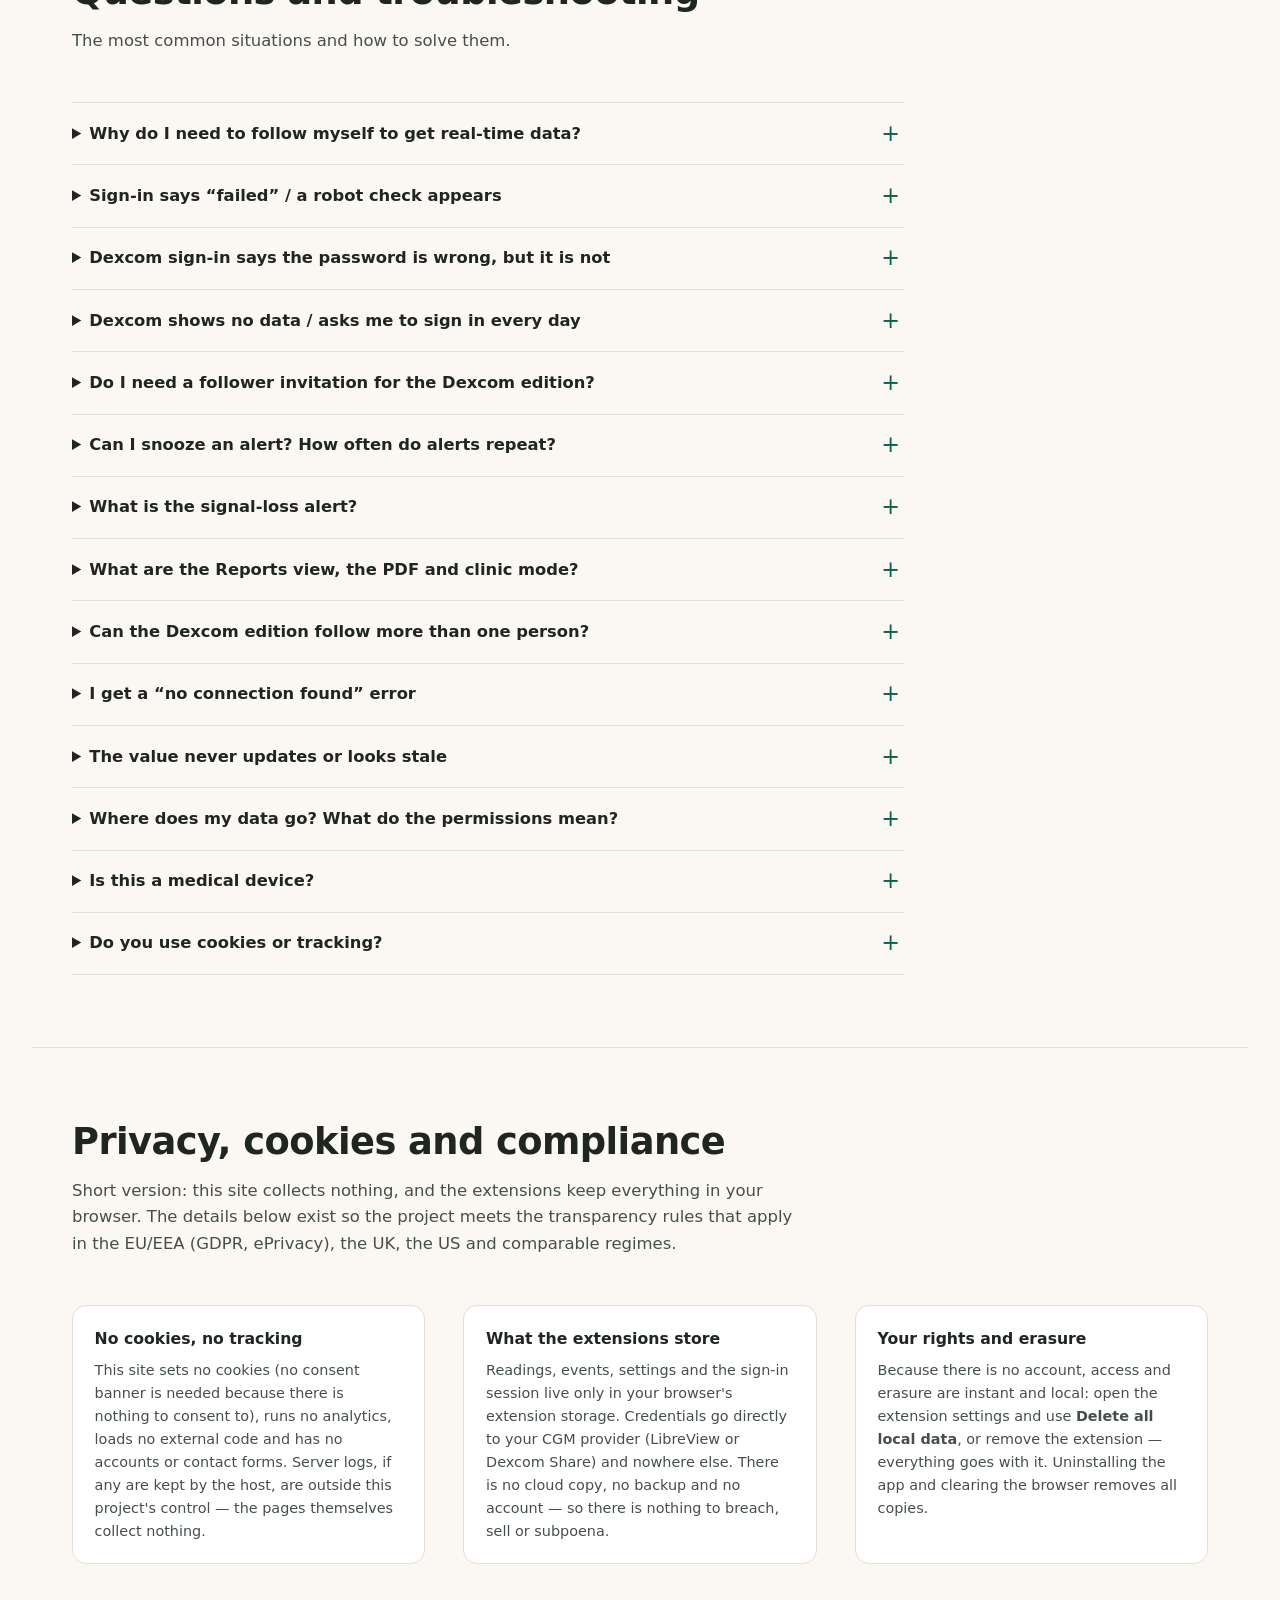
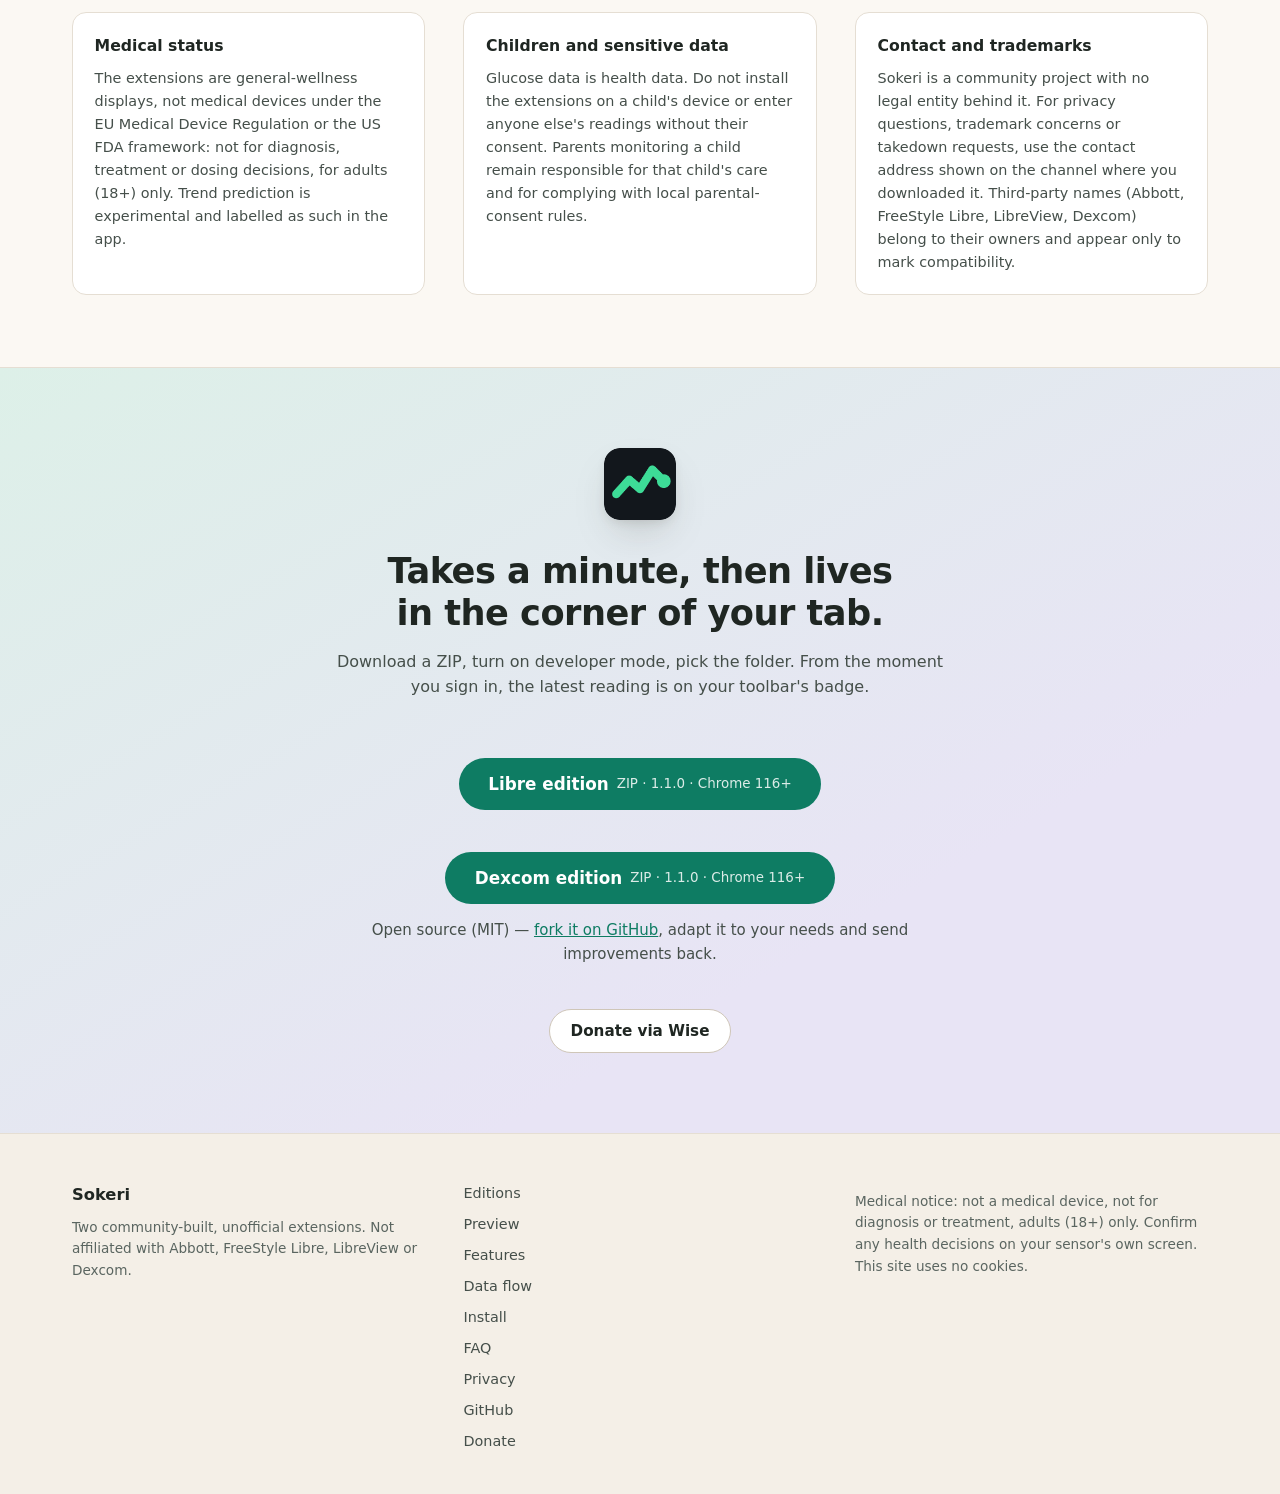
==== commit 31d56620: "Add Donate button (Wise) next to the GitHub links" ====
--- a/site/index.html
+++ b/site/index.html
@@ -28,6 +28,7 @@
           <a href="#faq">FAQ</a>
           <a href="#privacy">Privacy</a>
           <a href="https://github.com/ErdalBirinci/Sokeri">GitHub</a>
+          <a href="https://wise.com/pay/me/erdalb143">Donate</a>
         </nav>
       <a class="btn btn-small" href="#editions">
         Get the extension
@@ -1144,6 +1145,9 @@
             <a href="https://github.com/ErdalBirinci/Sokeri">fork it on GitHub</a>,
             adapt it to your needs and send improvements back.
           </p>
+          <p class="donate-note">
+            <a class="btn btn-ghost" href="https://wise.com/pay/me/erdalb143">Donate via Wise</a>
+          </p>
         </div>
       </section>
     </main>
@@ -1166,6 +1170,7 @@
           <a href="#faq">FAQ</a>
           <a href="#privacy">Privacy</a>
           <a href="https://github.com/ErdalBirinci/Sokeri">GitHub</a>
+          <a href="https://wise.com/pay/me/erdalb143">Donate</a>
         </nav>
         <div>
           <p class="footer-note">
--- a/site/styles.css
+++ b/site/styles.css
@@ -1502,6 +1502,11 @@
   color: var(--accent);
 }
 
+.donate-note {
+  text-align: center;
+  margin-top: 1rem;
+}
+
 /* ================================================= comparison table */
 
 .table-wrap {
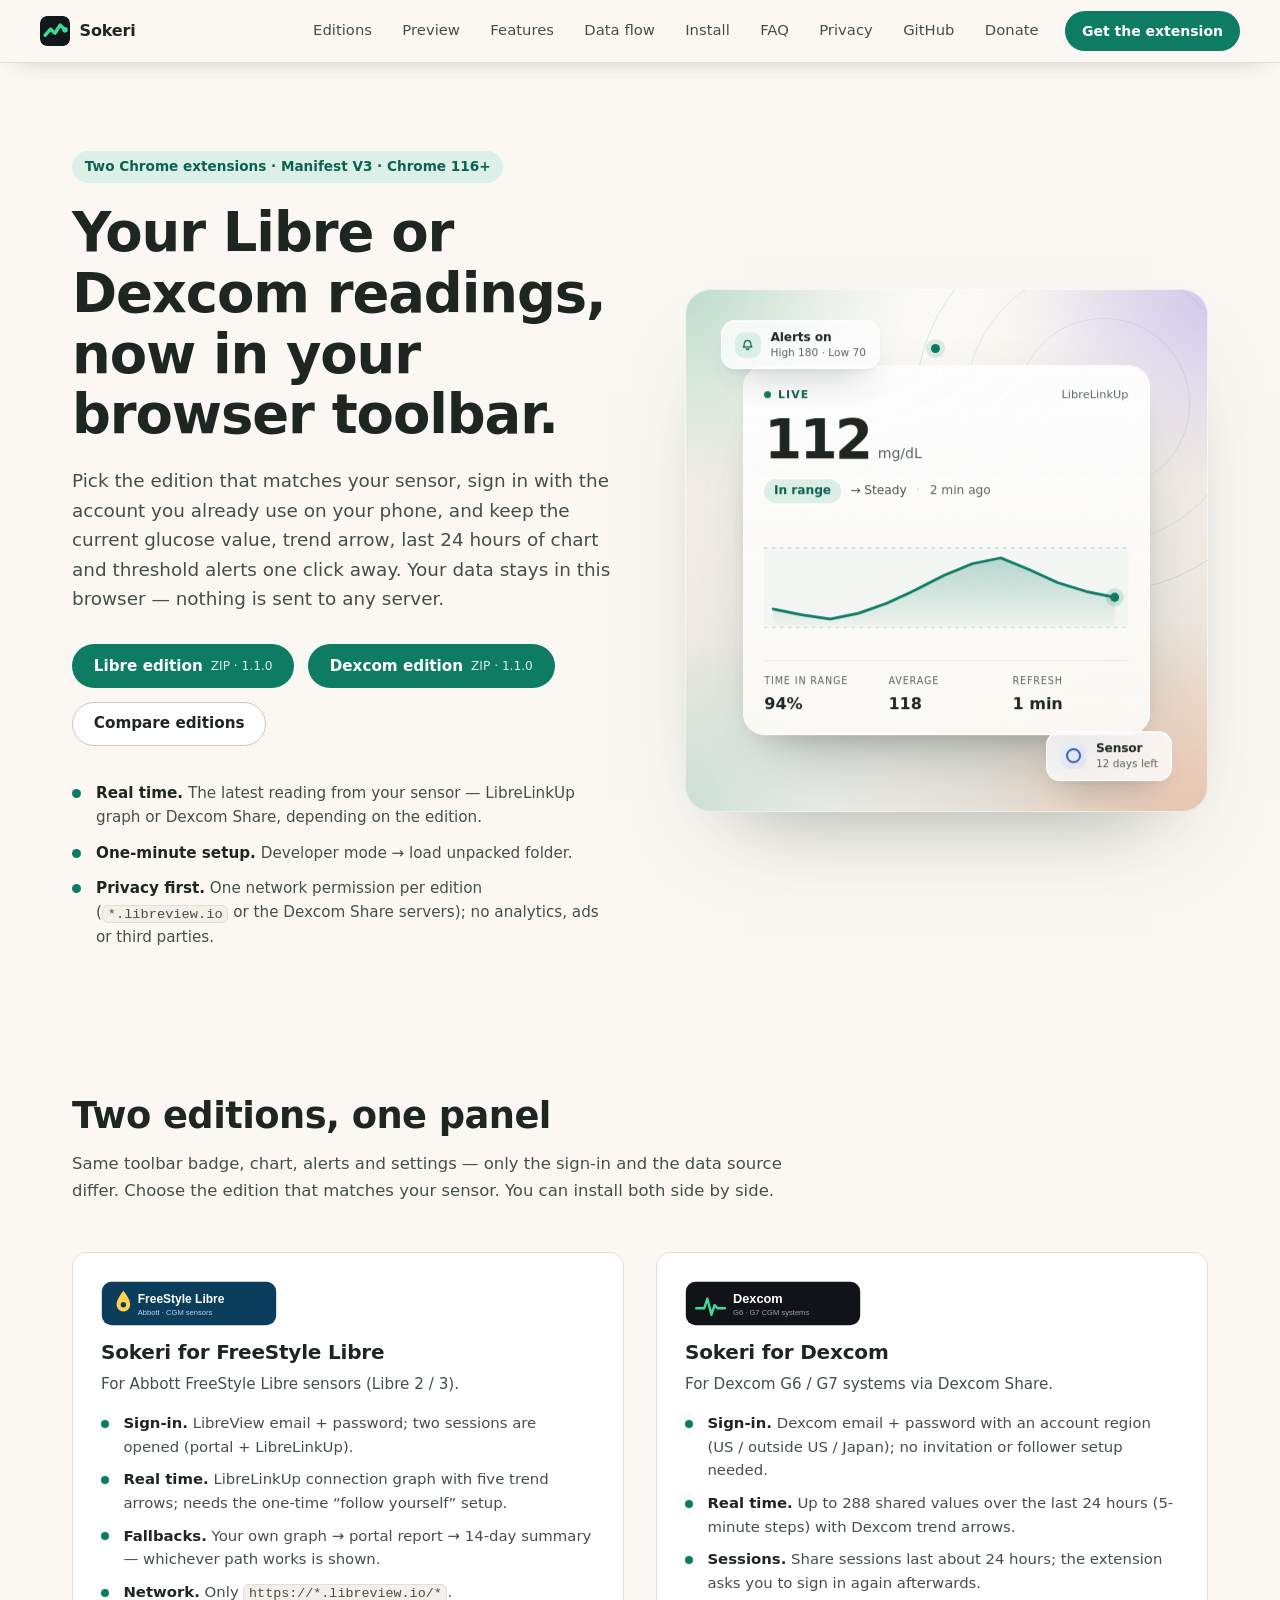
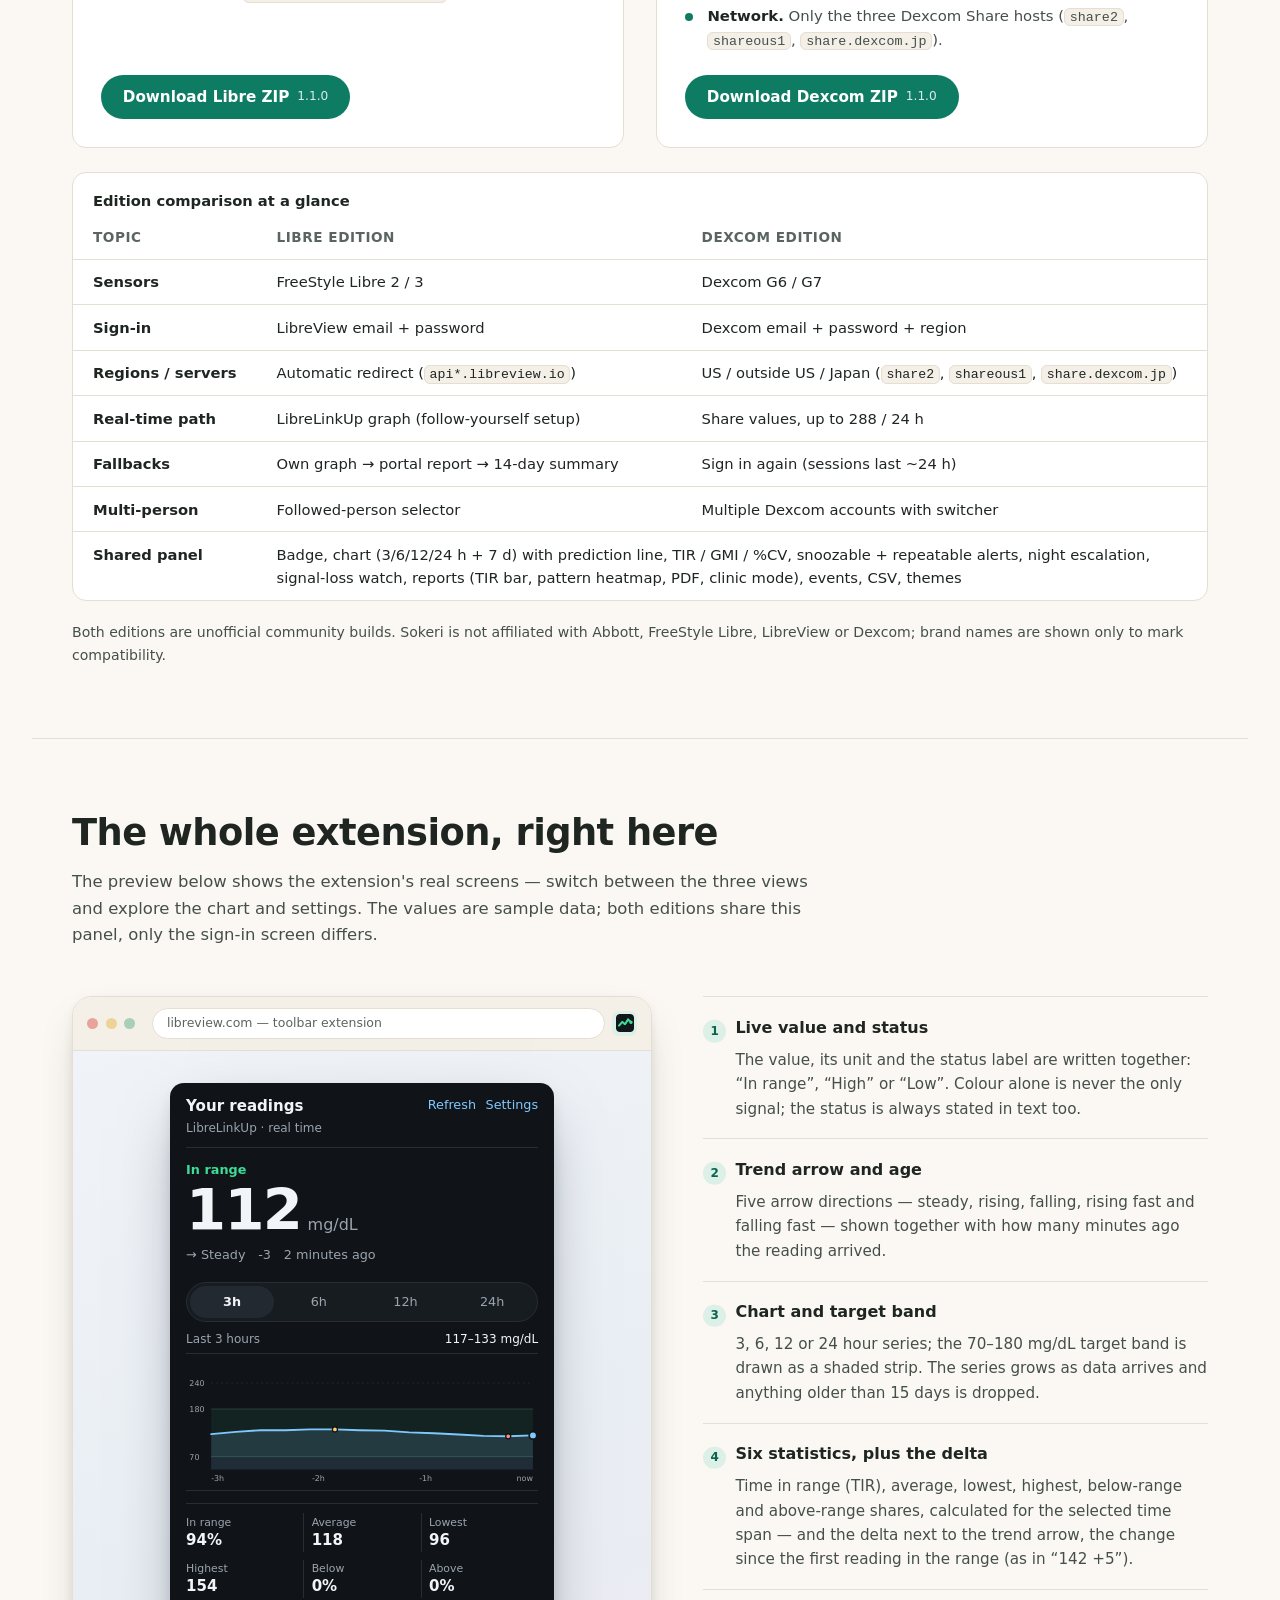
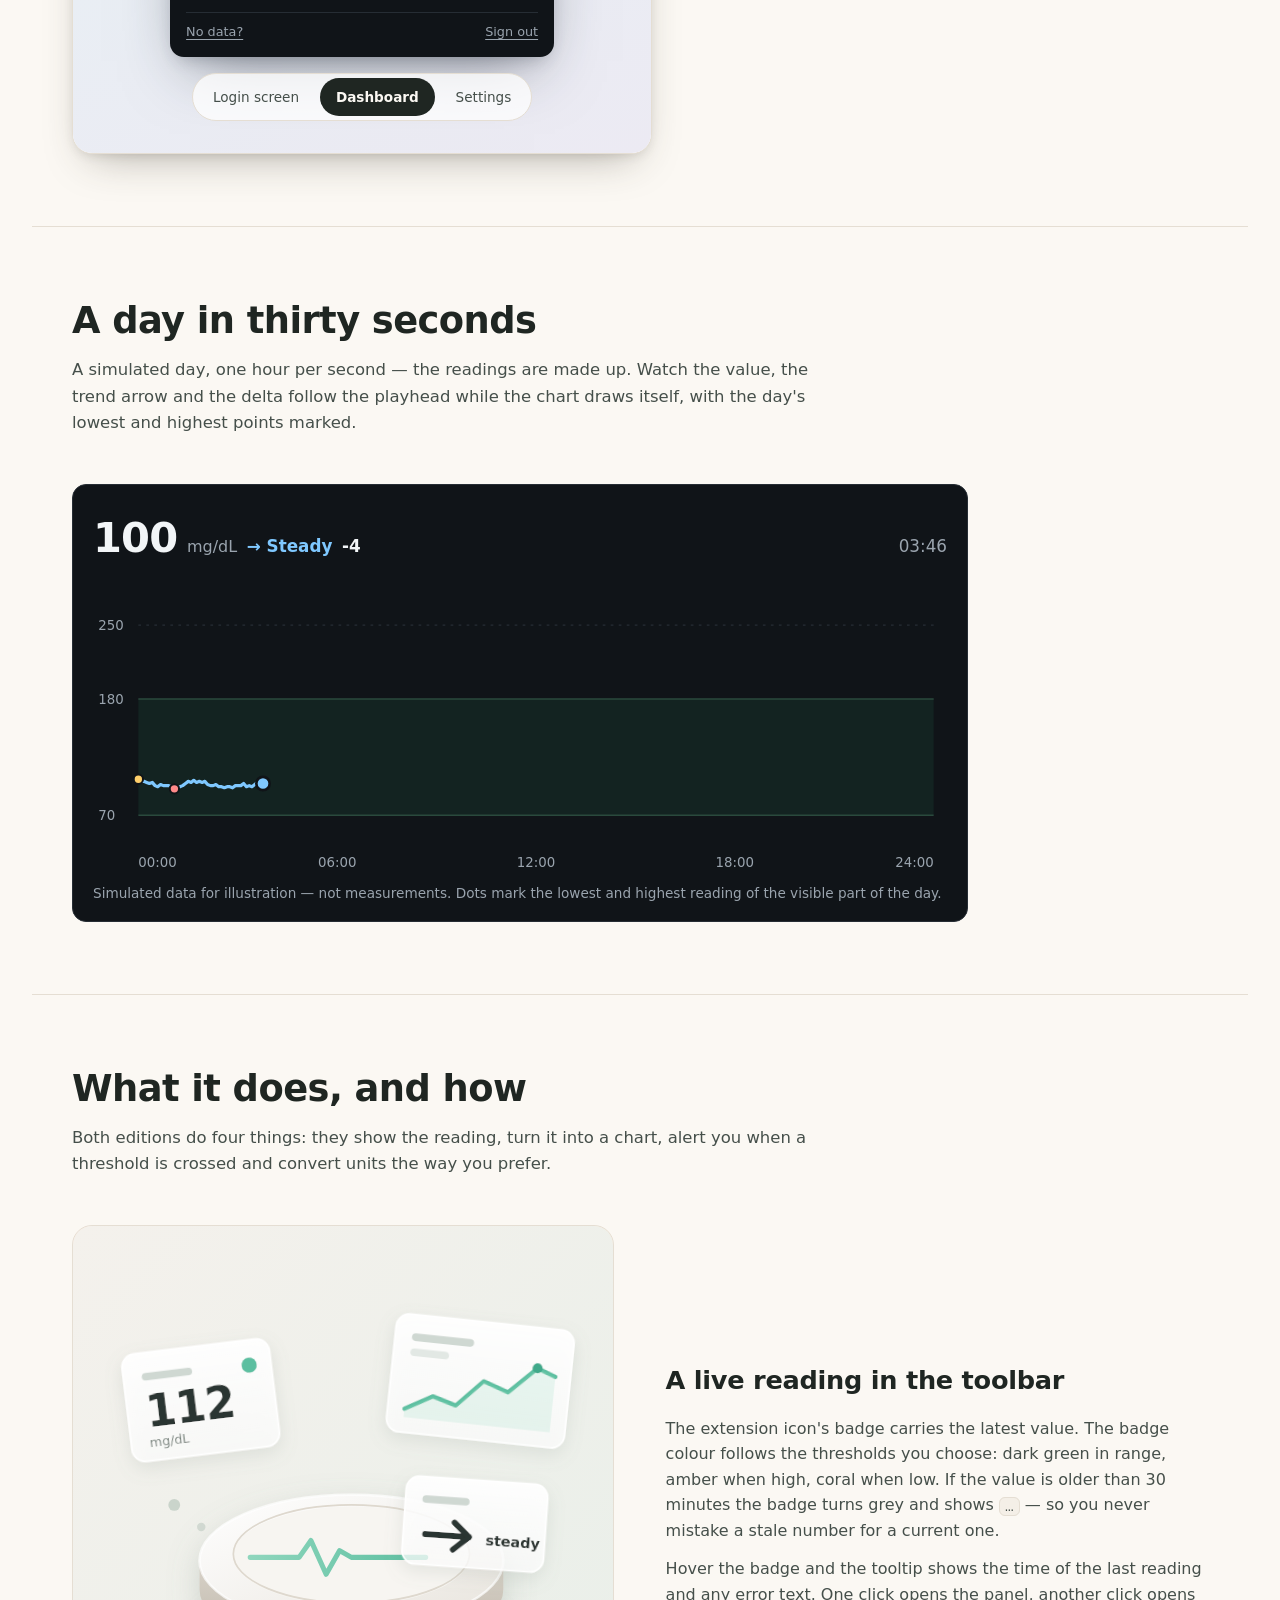
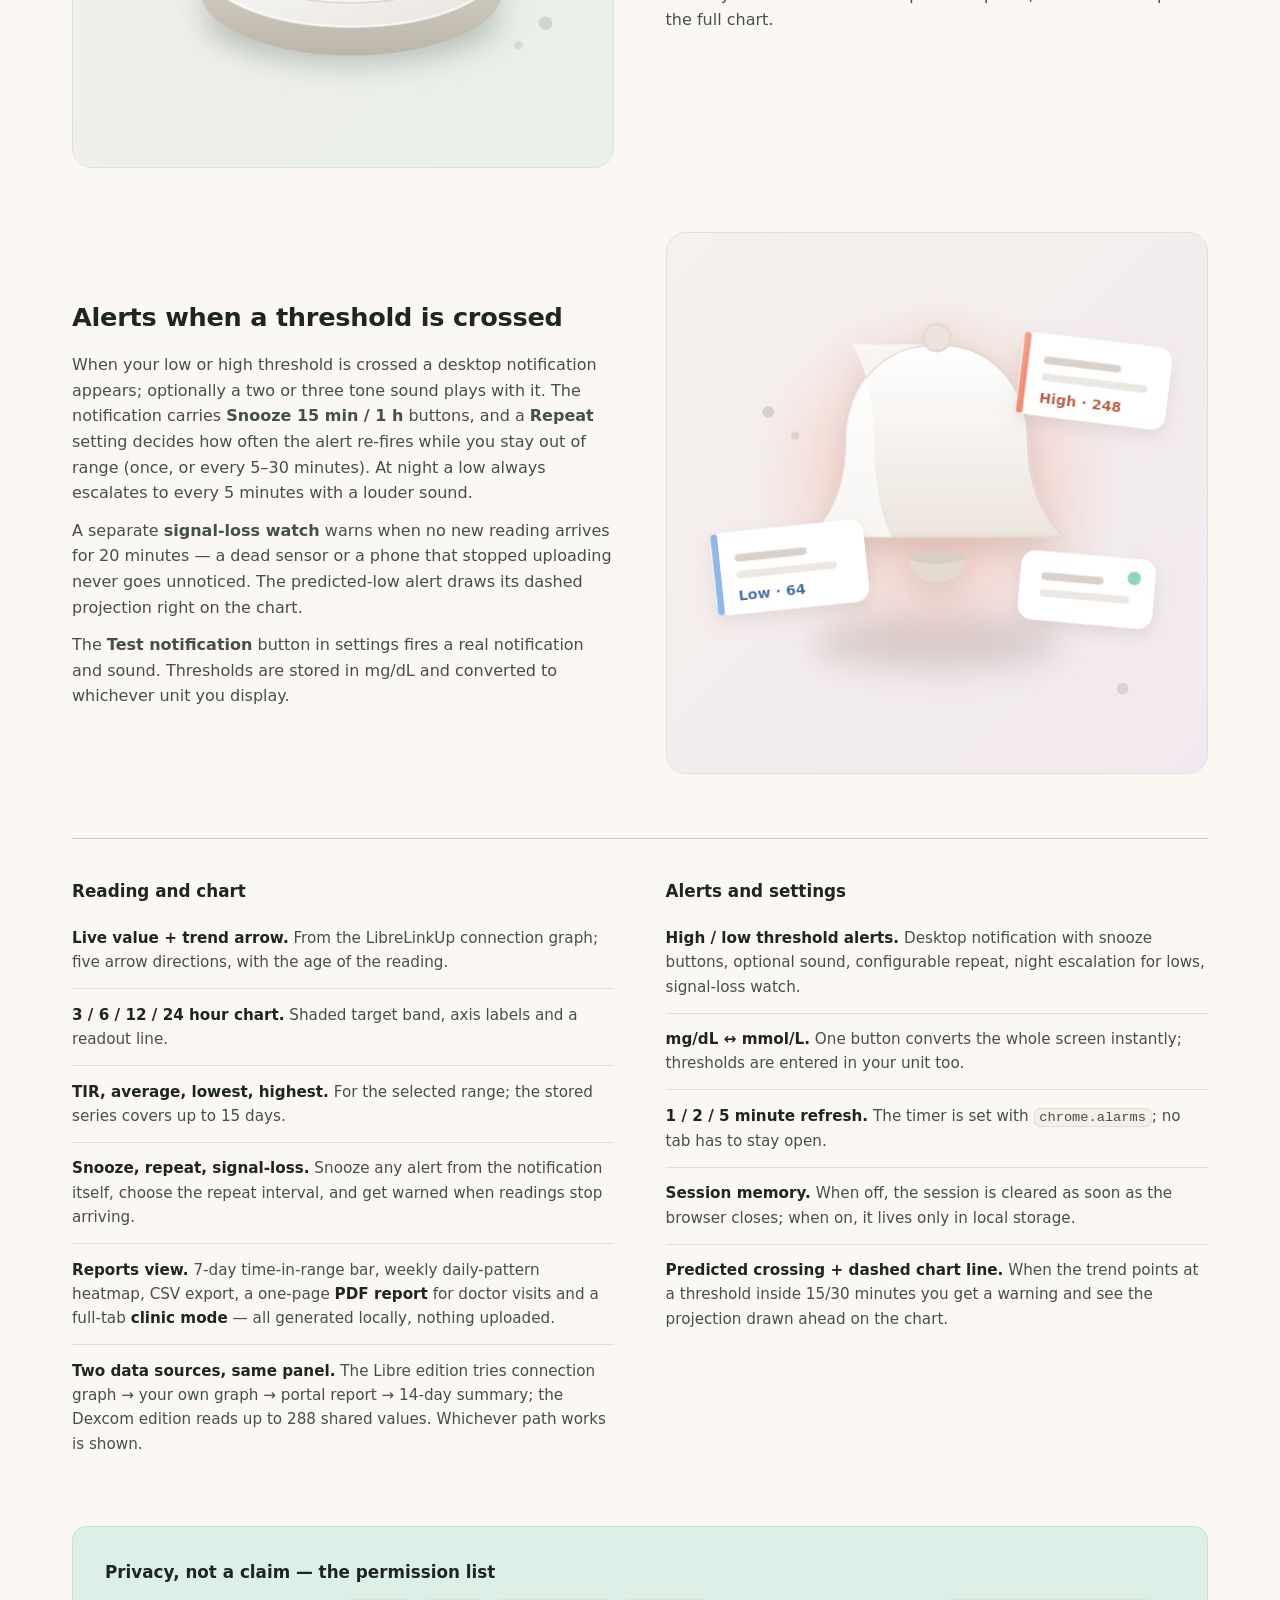
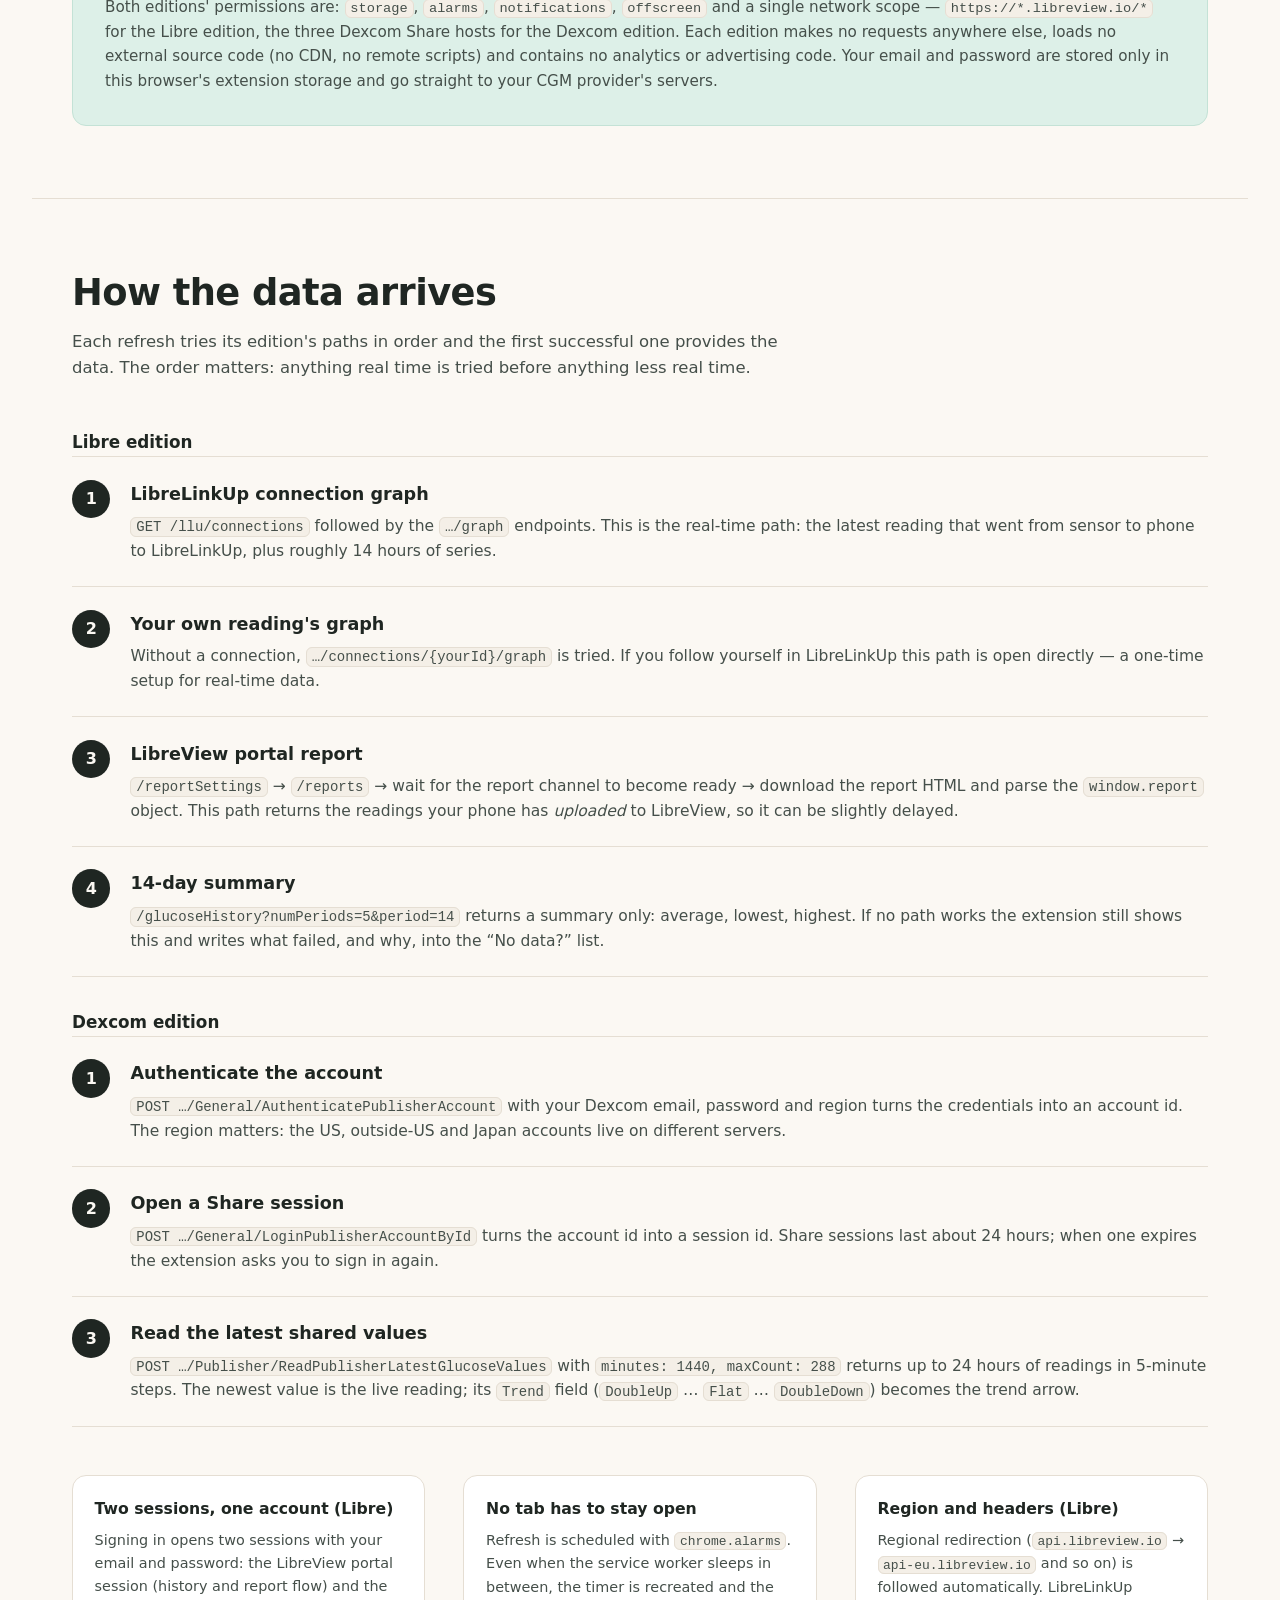
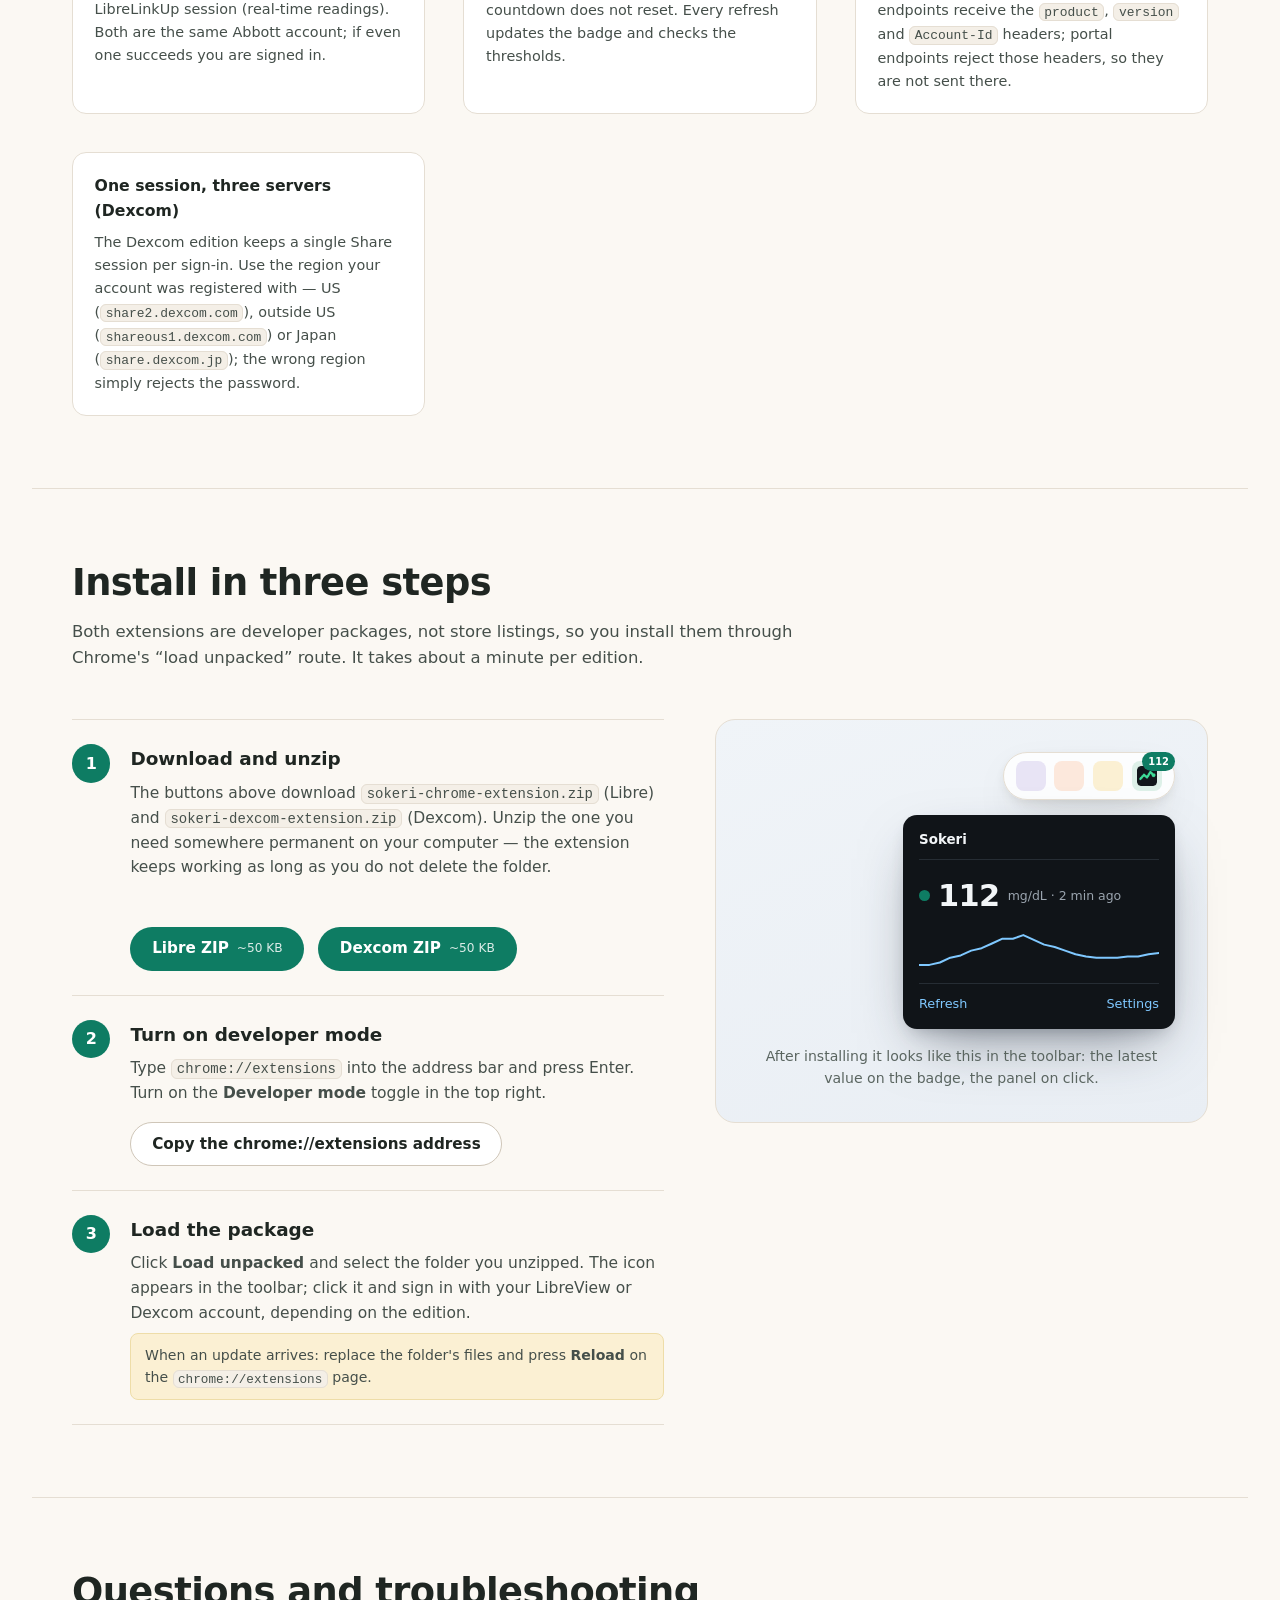
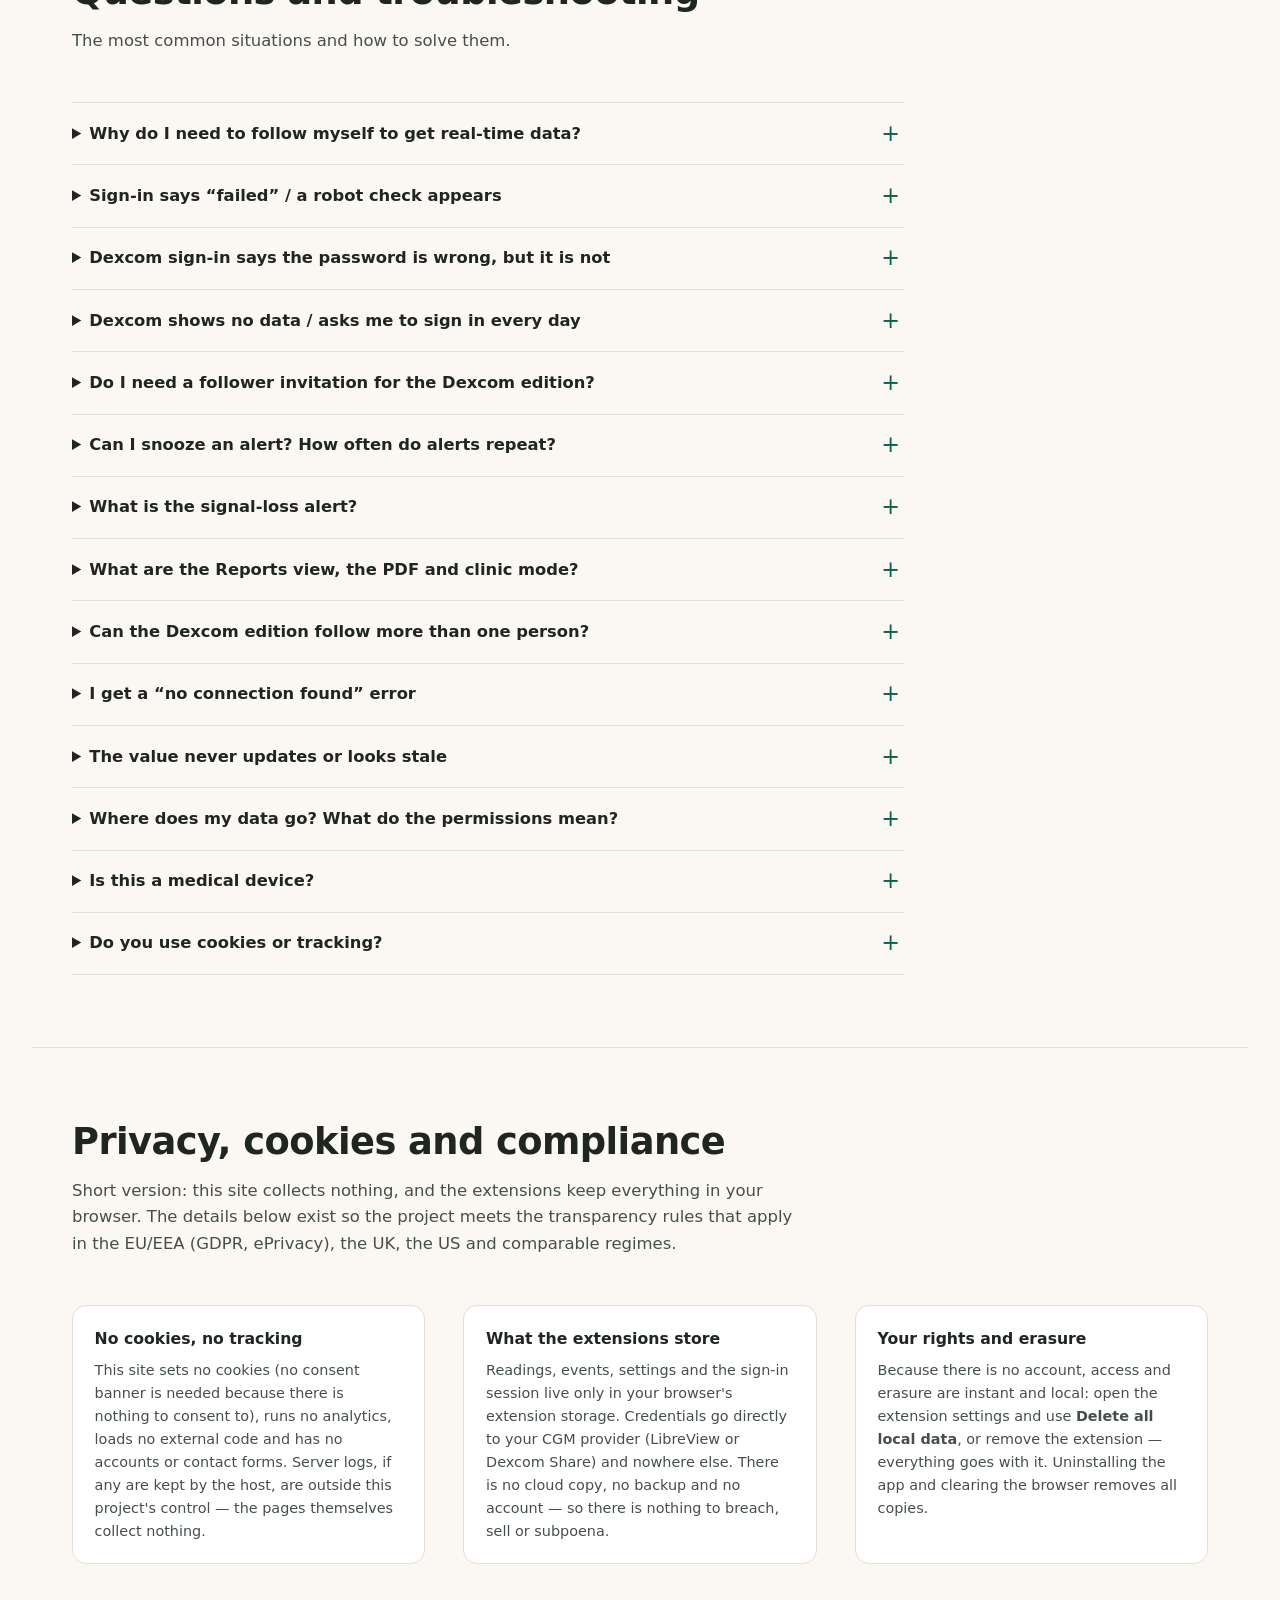
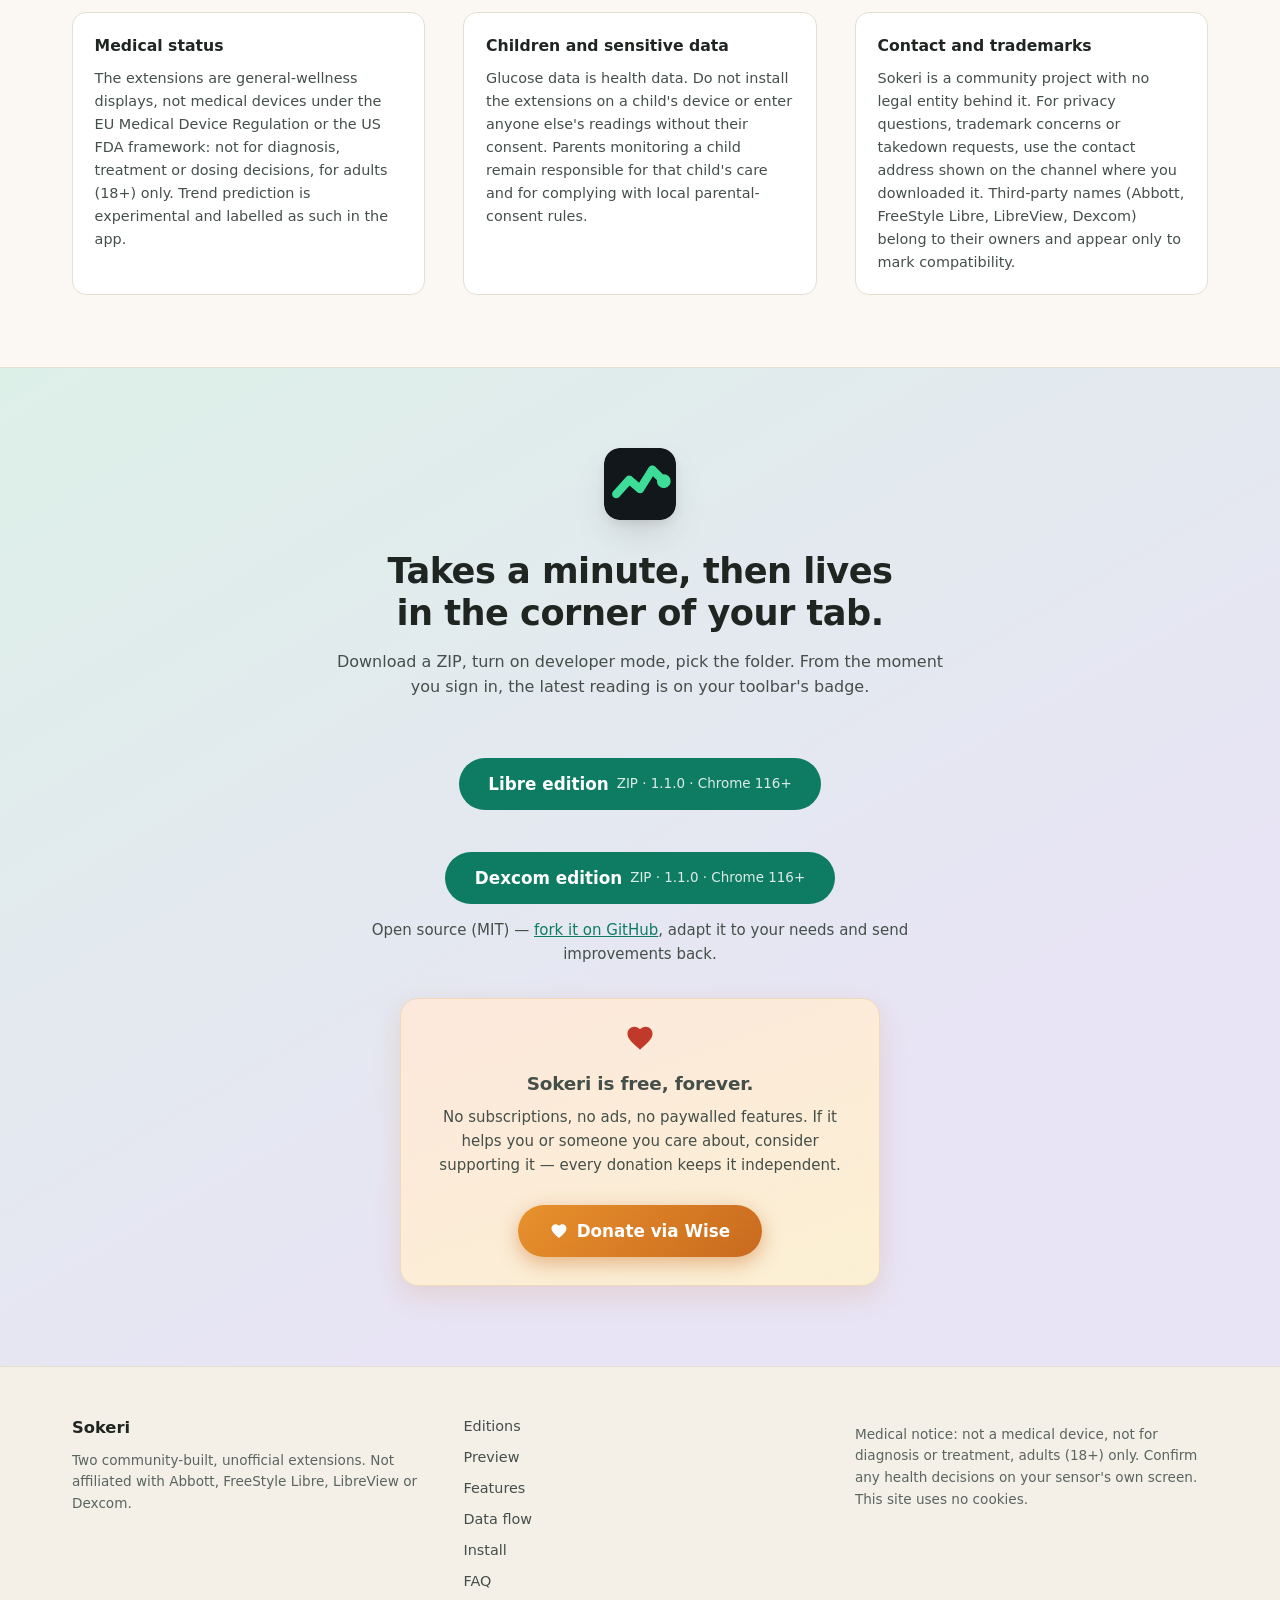
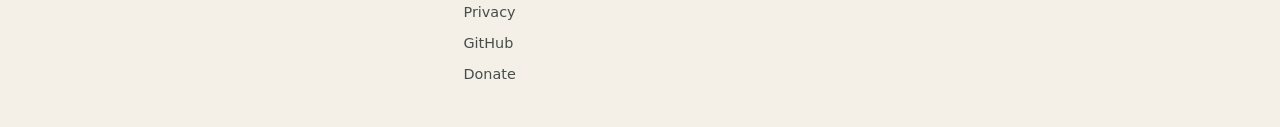
==== commit 6b866fc0: "Eye-catching Donate card: warm gradient, beating heart, glowing CTA" ====
--- a/site/index.html
+++ b/site/index.html
@@ -1145,9 +1145,23 @@
             <a href="https://github.com/ErdalBirinci/Sokeri">fork it on GitHub</a>,
             adapt it to your needs and send improvements back.
           </p>
-          <p class="donate-note">
-            <a class="btn btn-ghost" href="https://wise.com/pay/me/erdalb143">Donate via Wise</a>
-          </p>
+          <div class="donate-card">
+            <svg class="donate-heart" viewBox="0 0 24 24" width="30" height="30" fill="currentColor" aria-hidden="true" focusable="false">
+              <path d="M12 21.35l-1.45-1.32C5.4 15.36 2 12.28 2 8.5 2 5.42 4.42 3 7.5 3c1.74 0 3.41.81 4.5 2.09C13.09 3.81 14.76 3 16.5 3 19.58 3 22 5.42 22 8.5c0 3.78-3.4 6.86-8.55 11.54L12 21.35z" />
+            </svg>
+            <p class="donate-title">Sokeri is free, forever.</p>
+            <p class="donate-text">
+              No subscriptions, no ads, no paywalled features. If it helps you
+              or someone you care about, consider supporting it — every donation
+              keeps it independent.
+            </p>
+            <a class="btn btn-donate" href="https://wise.com/pay/me/erdalb143">
+              <svg viewBox="0 0 24 24" width="18" height="18" fill="currentColor" aria-hidden="true" focusable="false">
+                <path d="M12 21.35l-1.45-1.32C5.4 15.36 2 12.28 2 8.5 2 5.42 4.42 3 7.5 3c1.74 0 3.41.81 4.5 2.09C13.09 3.81 14.76 3 16.5 3 19.58 3 22 5.42 22 8.5c0 3.78-3.4 6.86-8.55 11.54L12 21.35z" />
+              </svg>
+              Donate via Wise
+            </a>
+          </div>
         </div>
       </section>
     </main>
--- a/site/styles.css
+++ b/site/styles.css
@@ -1502,9 +1502,81 @@
   color: var(--accent);
 }
 
-.donate-note {
+.donate-card {
+  max-width: 30rem;
+  margin: 2rem auto 0;
+  padding: 1.5rem 1.5rem 1.75rem;
+  background: linear-gradient(160deg, var(--tint-peach), var(--tint-butter));
+  border: 1px solid #efd9bd;
+  border-radius: 18px;
+  box-shadow: 0 10px 28px rgba(201, 106, 30, 0.16);
   text-align: center;
-  margin-top: 1rem;
+}
+
+.donate-heart {
+  color: #c0392b;
+  animation: heartbeat 2.4s ease-in-out infinite;
+}
+
+.donate-title {
+  font-size: 1.15rem;
+  font-weight: 700;
+  letter-spacing: -0.01em;
+  color: var(--ink);
+  margin-top: 0.5rem !important;
+}
+
+.donate-card .donate-text {
+  font-size: 0.9375rem;
+  margin-top: 0.4rem !important;
+}
+
+.btn-donate {
+  display: inline-flex;
+  align-items: center;
+  gap: 0.55rem;
+  margin-top: 1.1rem;
+  min-height: 52px;
+  padding: 0.8rem 2rem;
+  font-size: 1.05rem;
+  font-weight: 700;
+  color: #fff;
+  background: linear-gradient(135deg, #e8912d, #c96a1e);
+  border: 0;
+  border-radius: var(--r-pill);
+  box-shadow: 0 6px 20px rgba(201, 106, 30, 0.45);
+  animation: donate-glow 2.8s ease-in-out infinite;
+  transition: transform 150ms ease, box-shadow 150ms ease;
+}
+
+.btn-donate:hover {
+  transform: translateY(-2px);
+  box-shadow: 0 10px 26px rgba(201, 106, 30, 0.55);
+  color: #fff;
+  background: linear-gradient(135deg, #f0a03a, #d4761f);
+}
+
+@keyframes donate-glow {
+  0%,
+  100% {
+    box-shadow: 0 6px 20px rgba(201, 106, 30, 0.45);
+  }
+  50% {
+    box-shadow: 0 6px 30px rgba(201, 106, 30, 0.7);
+  }
+}
+
+@keyframes heartbeat {
+  0%,
+  100% {
+    transform: scale(1);
+  }
+  12% {
+    transform: scale(1.15);
+  }
+  24% {
+    transform: scale(1);
+  }
 }
 
 /* ================================================= comparison table */
@@ -2042,6 +2114,7 @@
   .shot-chip,
   .privacy,
   .ed-card,
+  .donate-card,
   .how-notes > div {
     border: 1px solid CanvasText;
   }
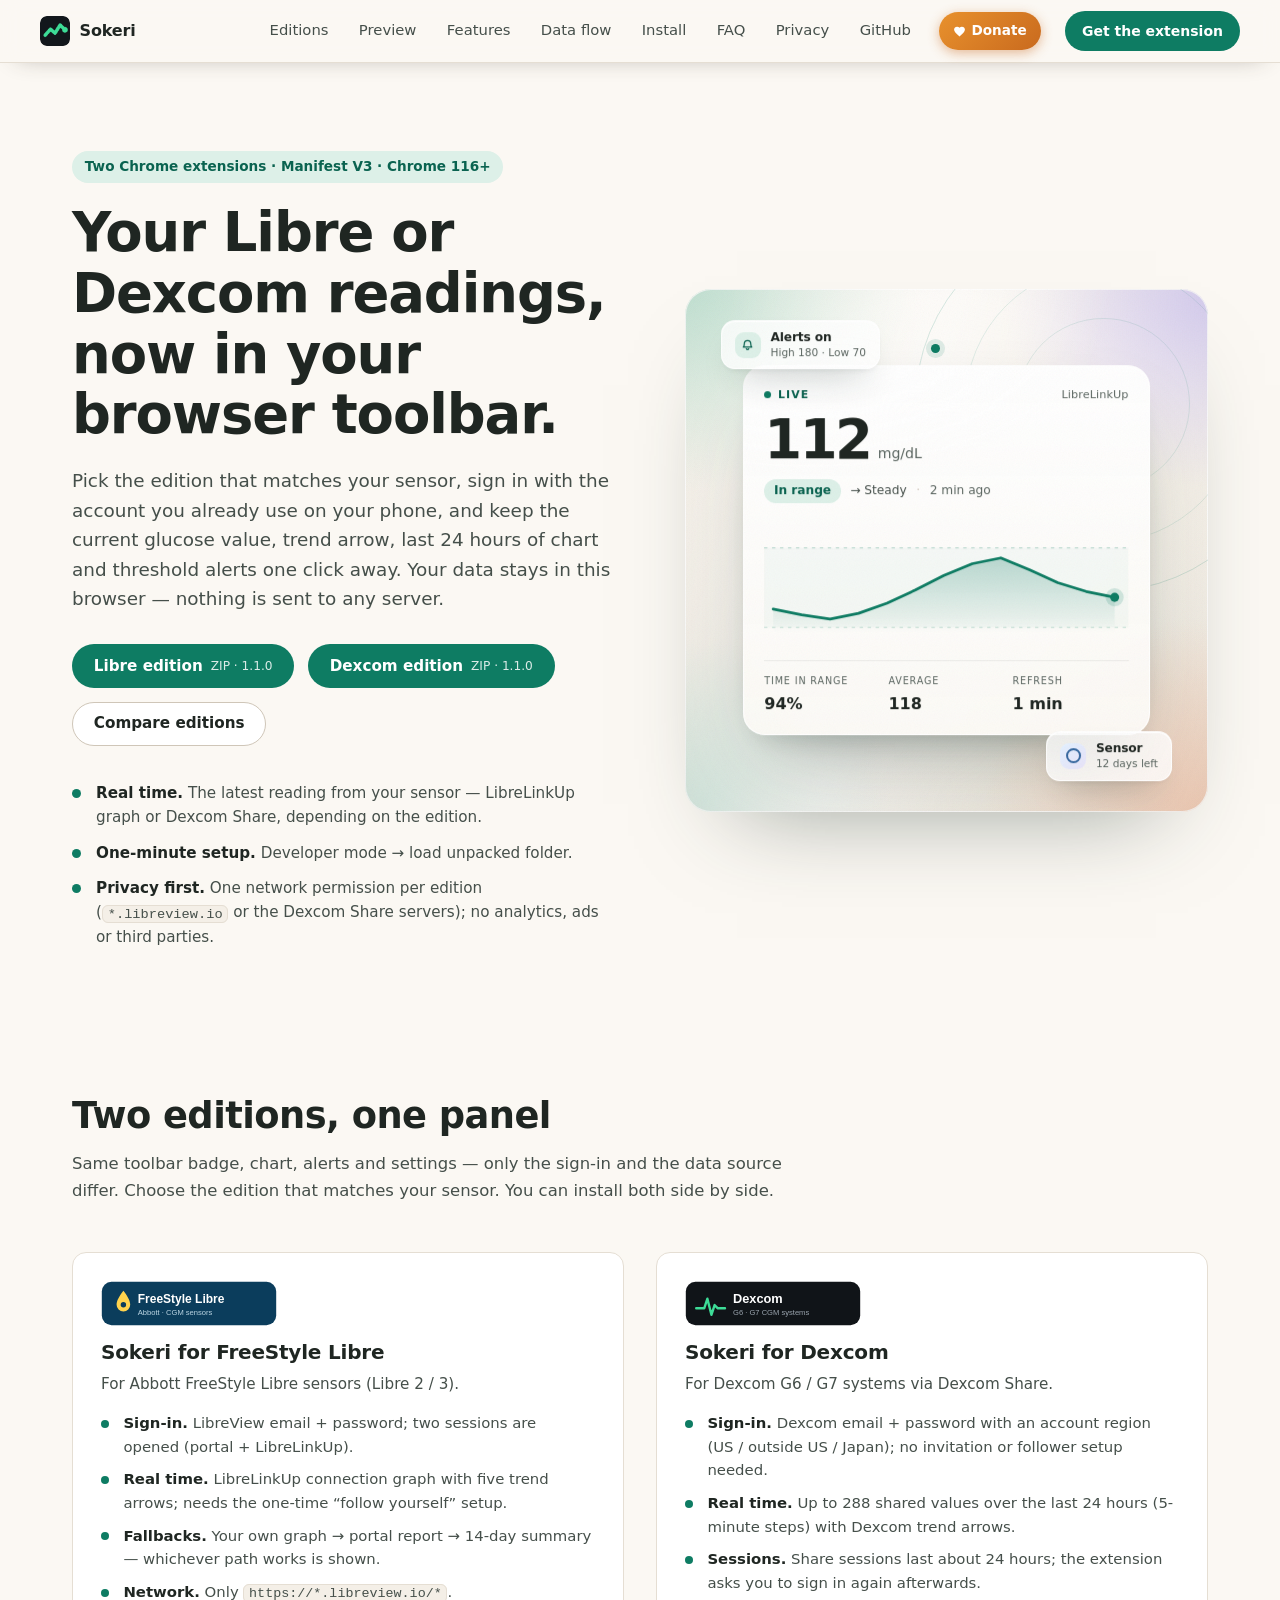
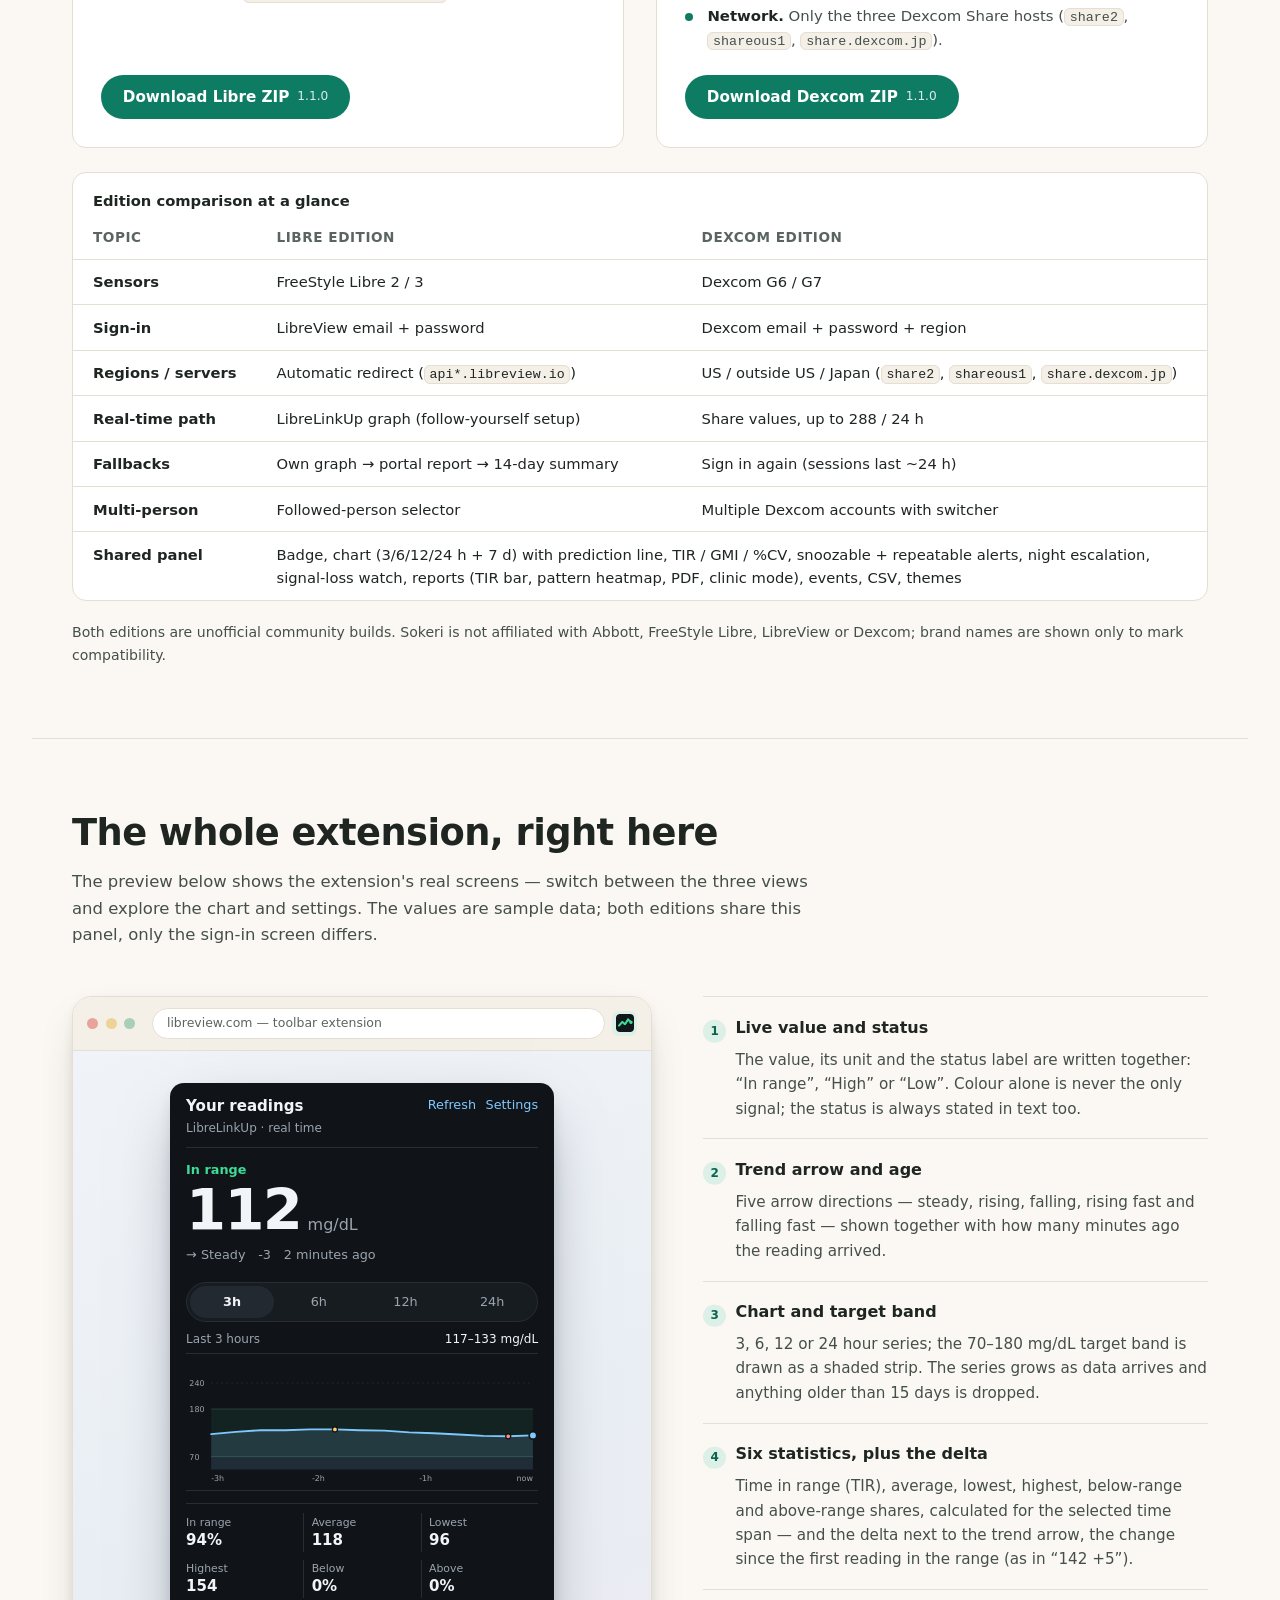
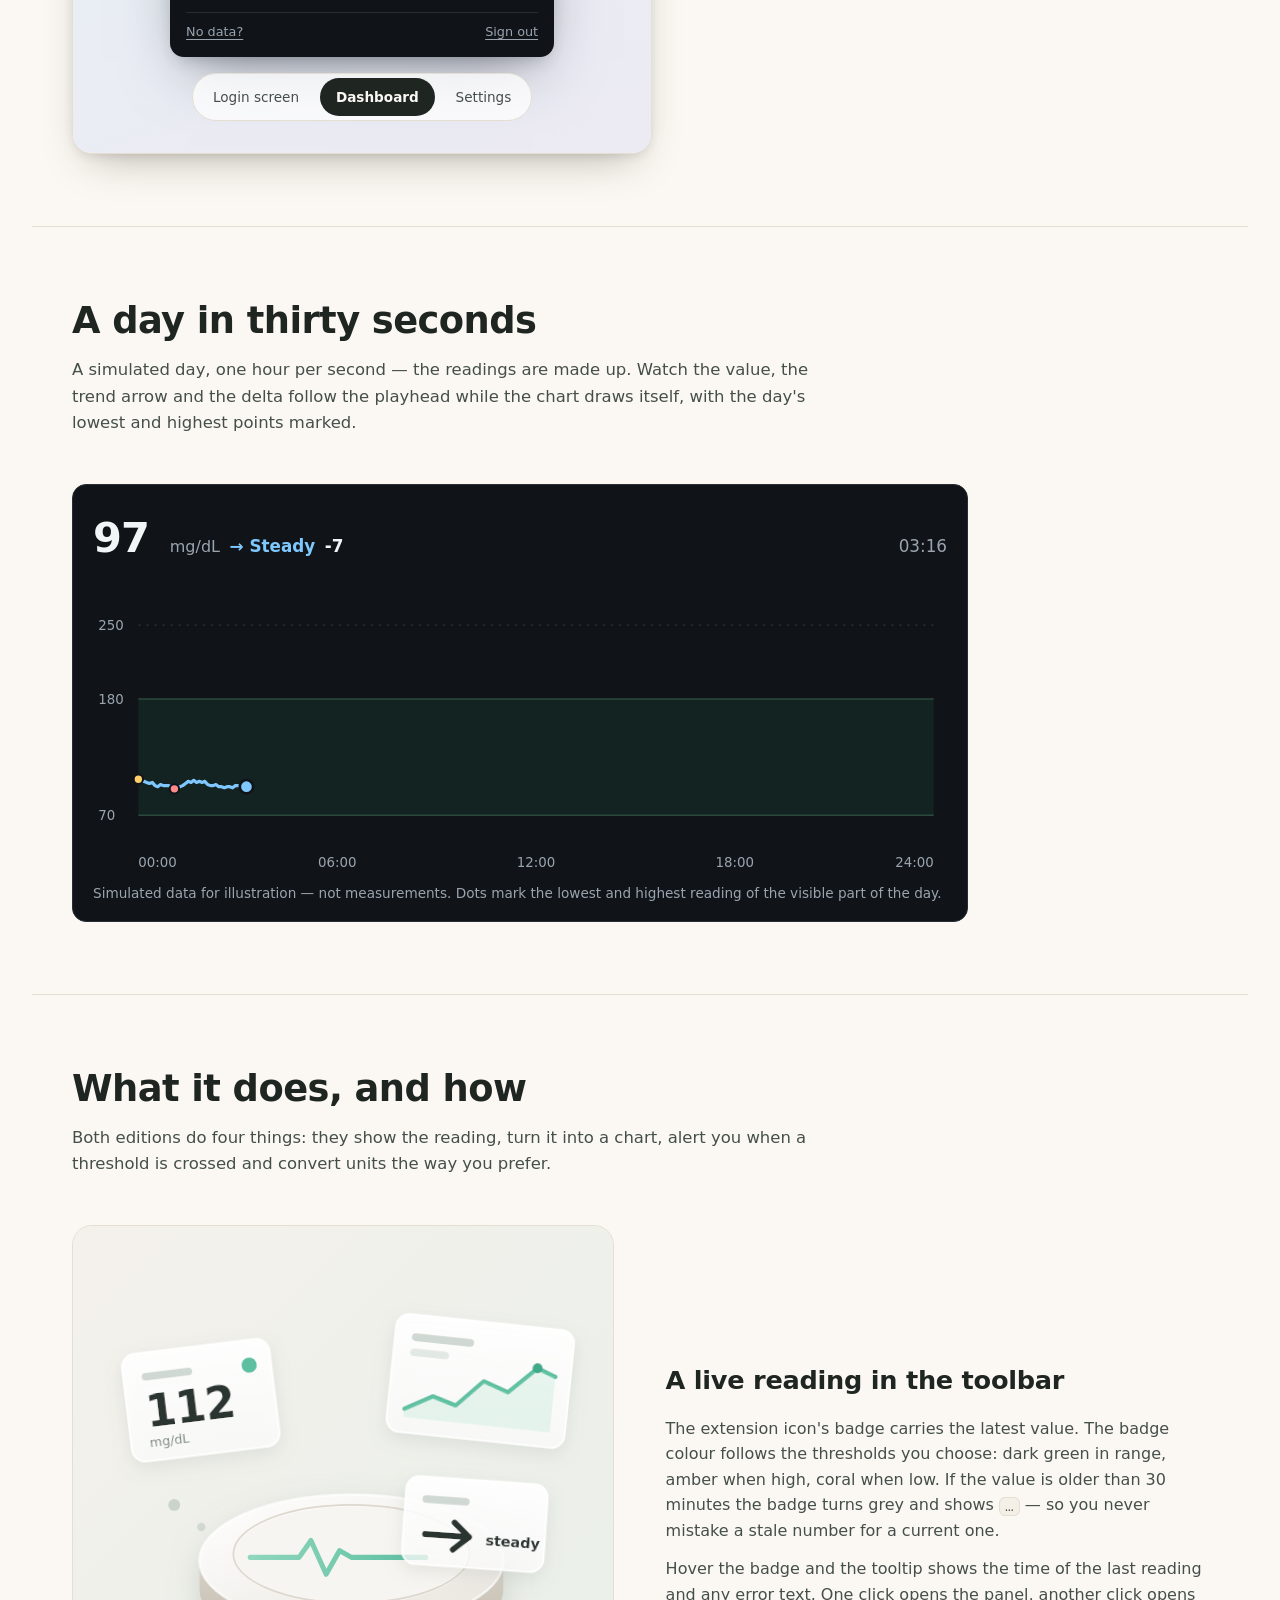
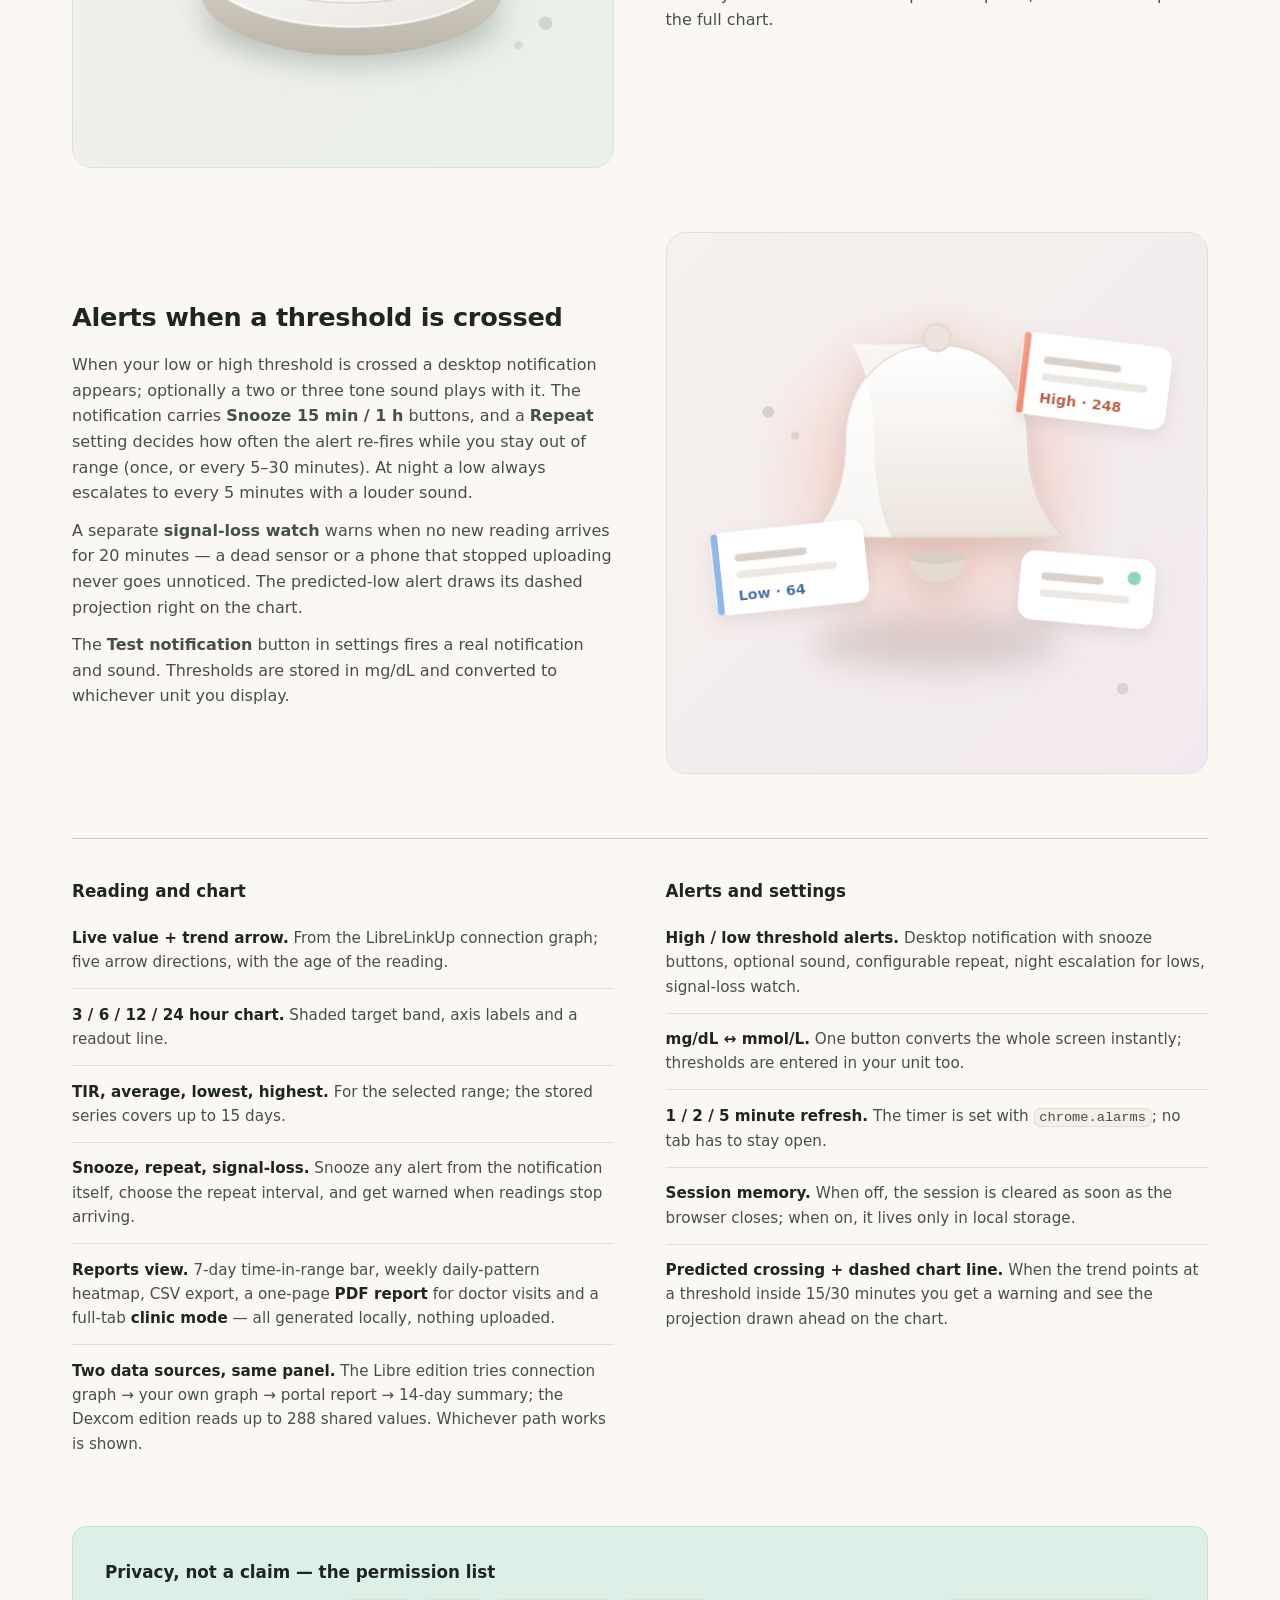
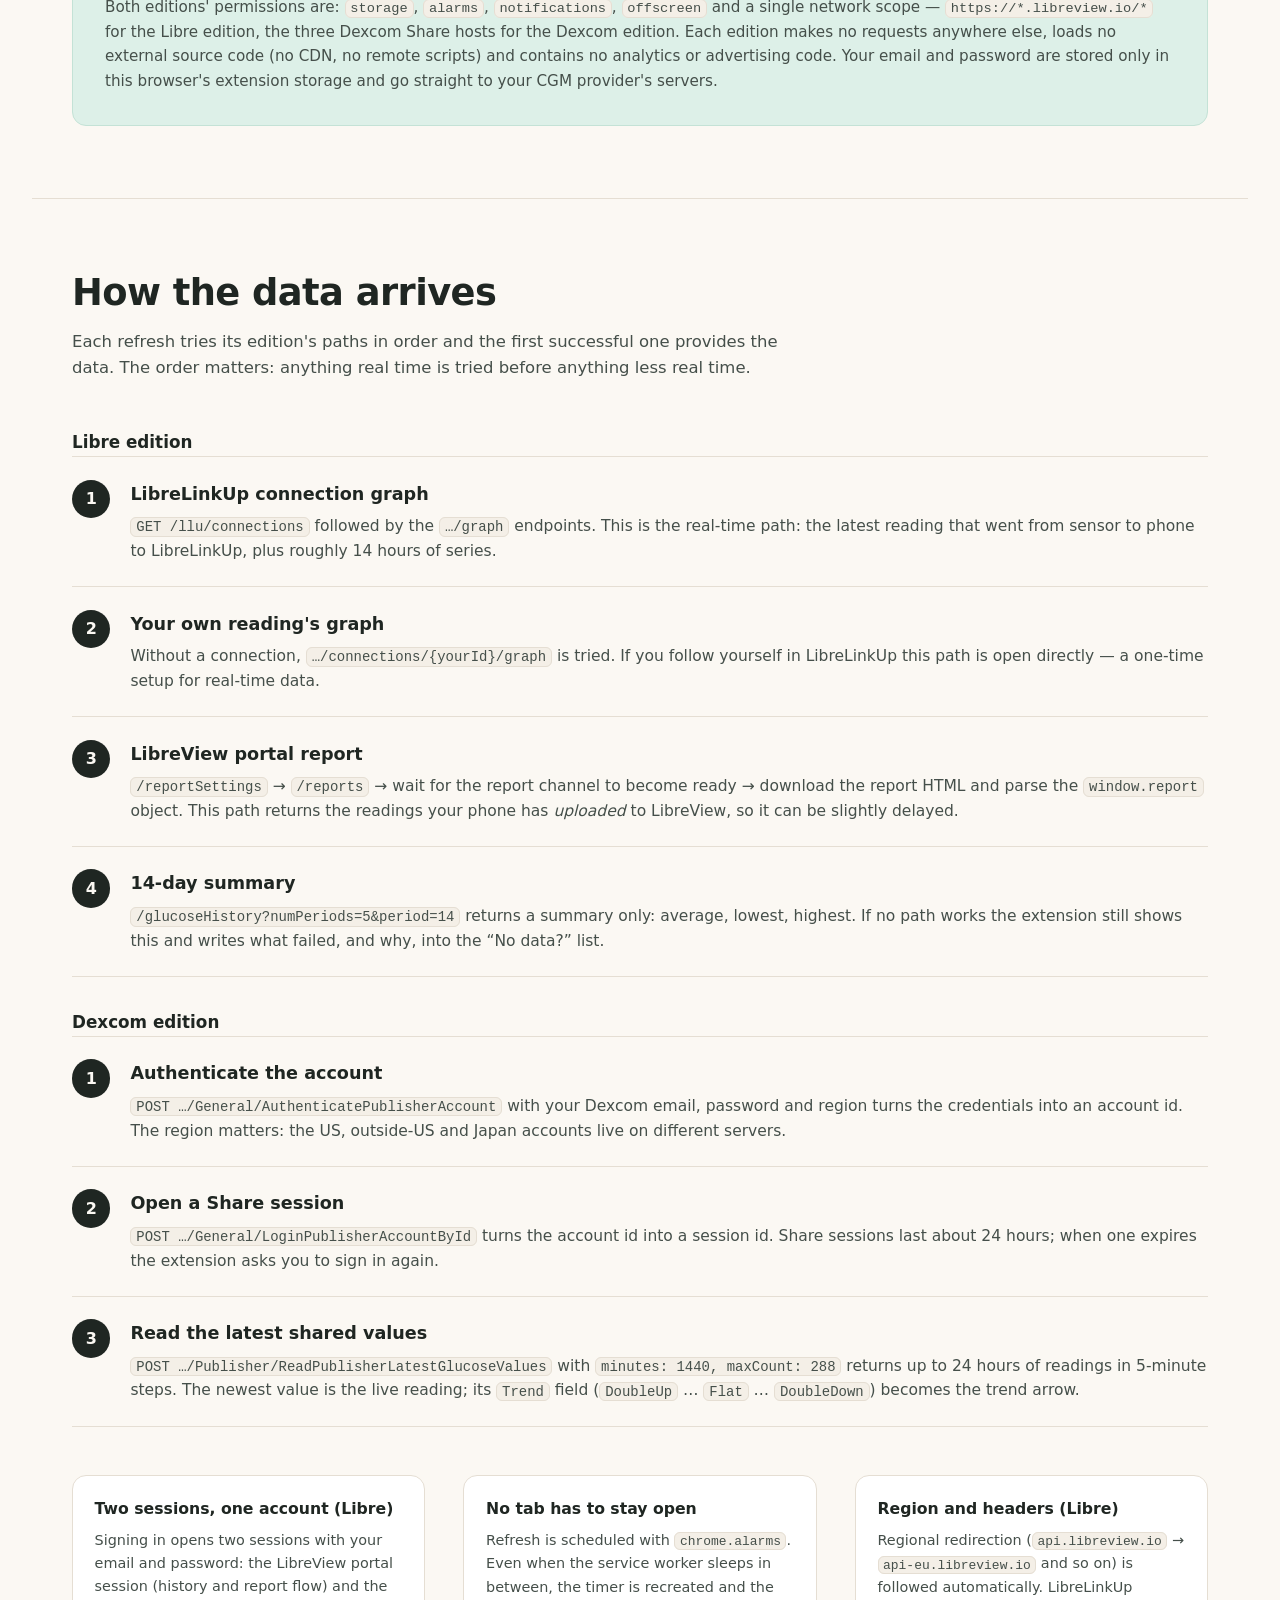
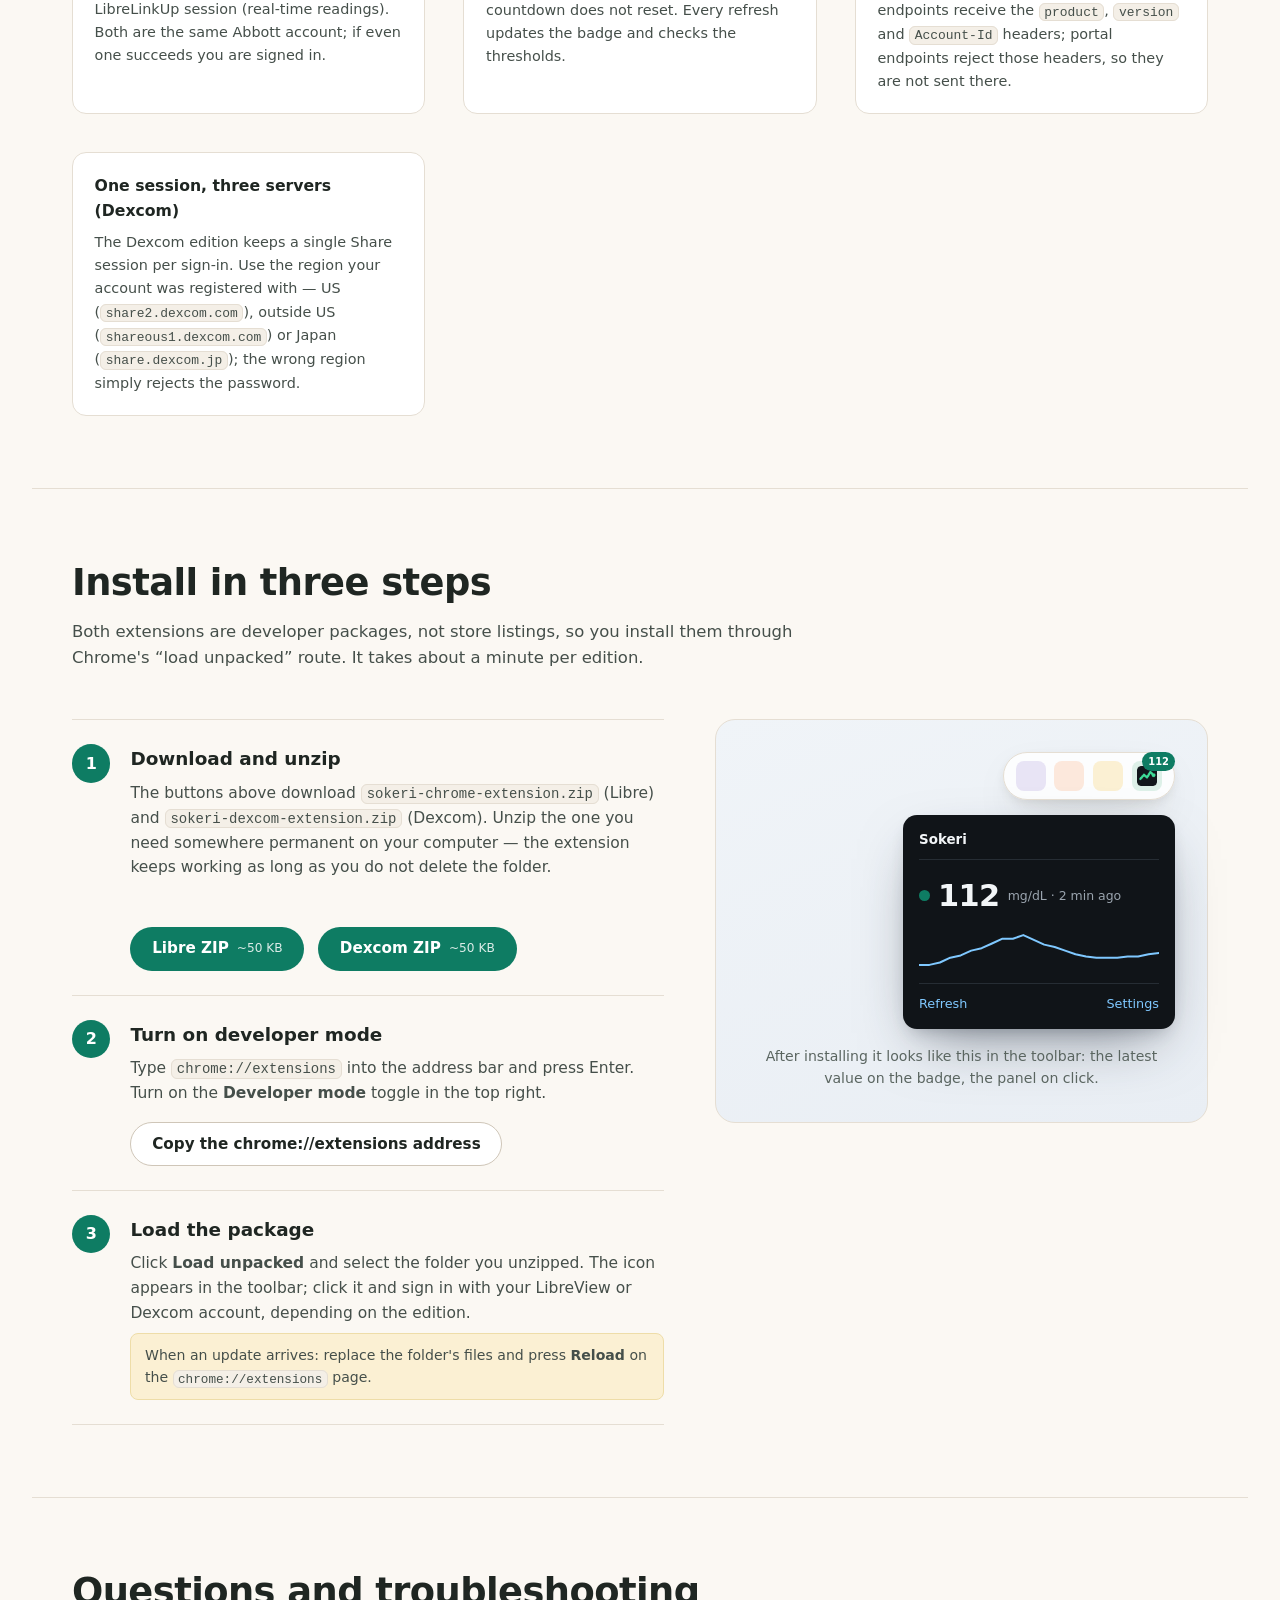
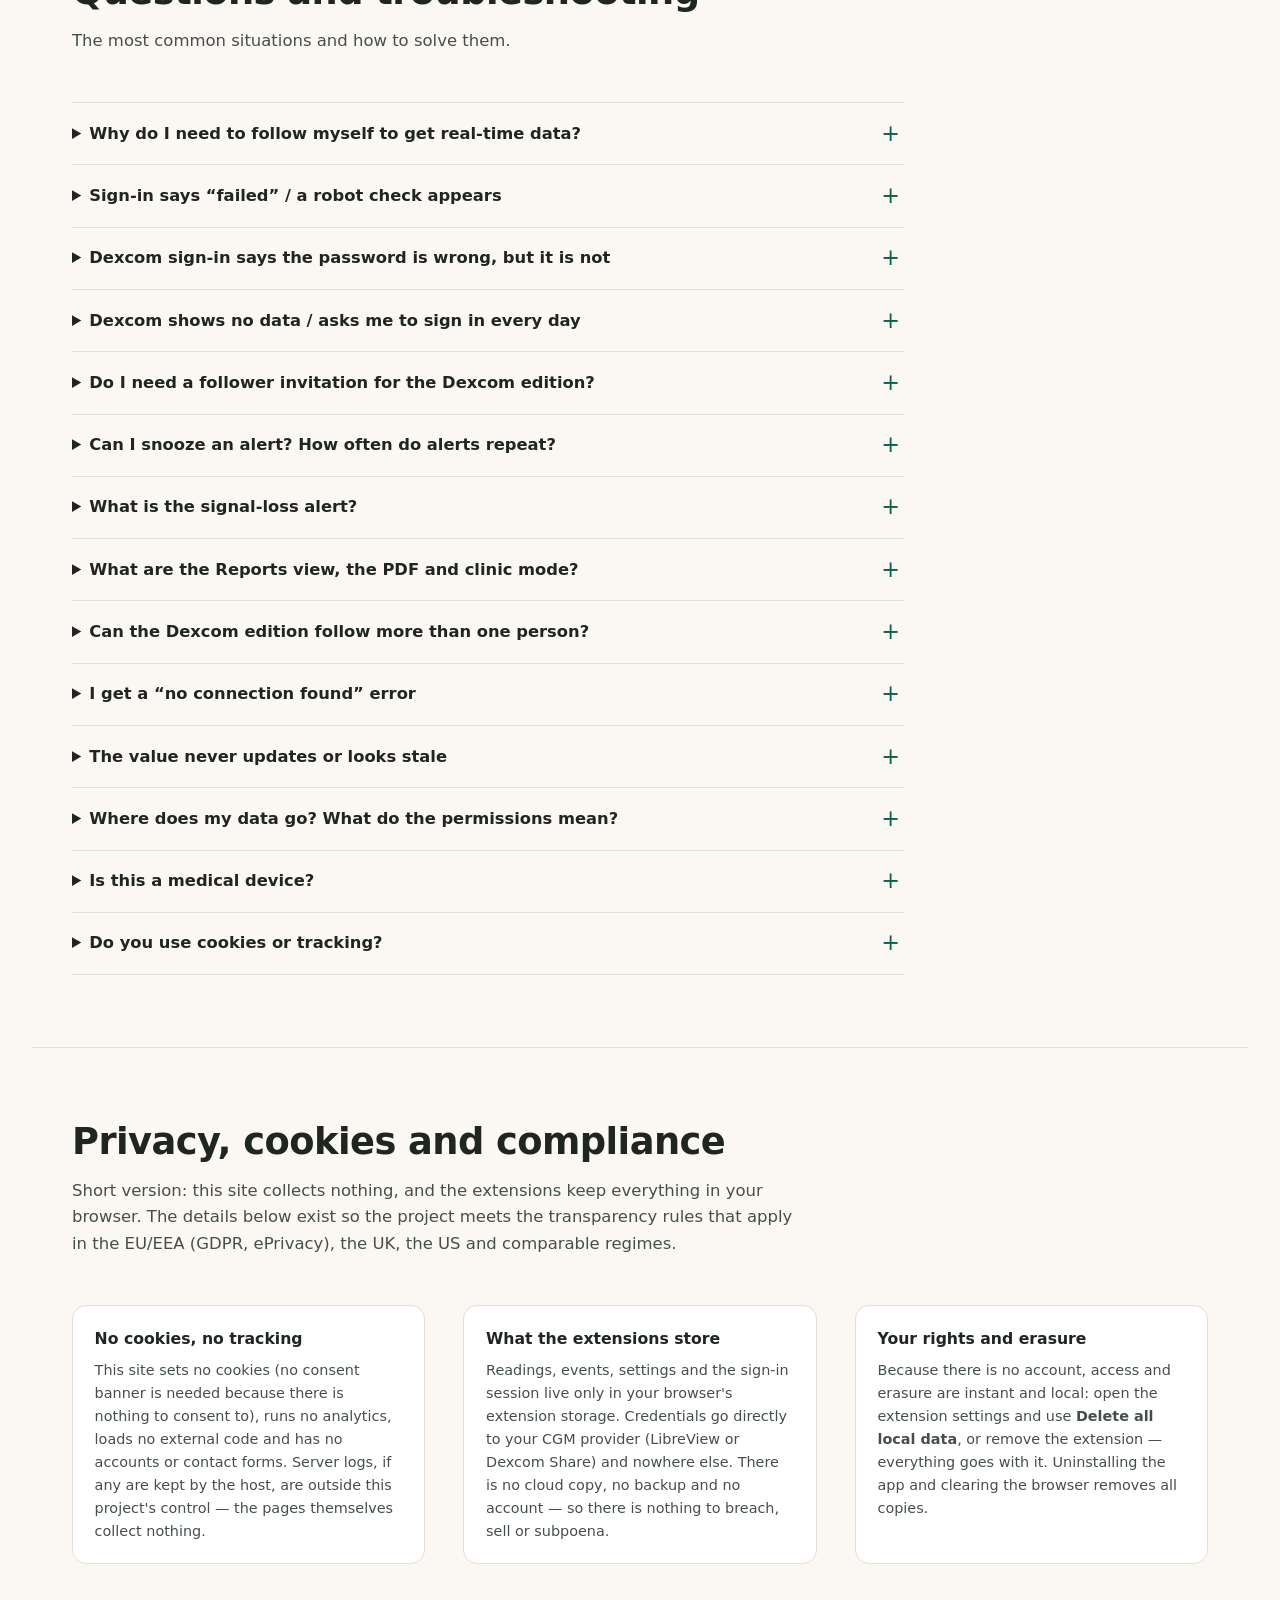
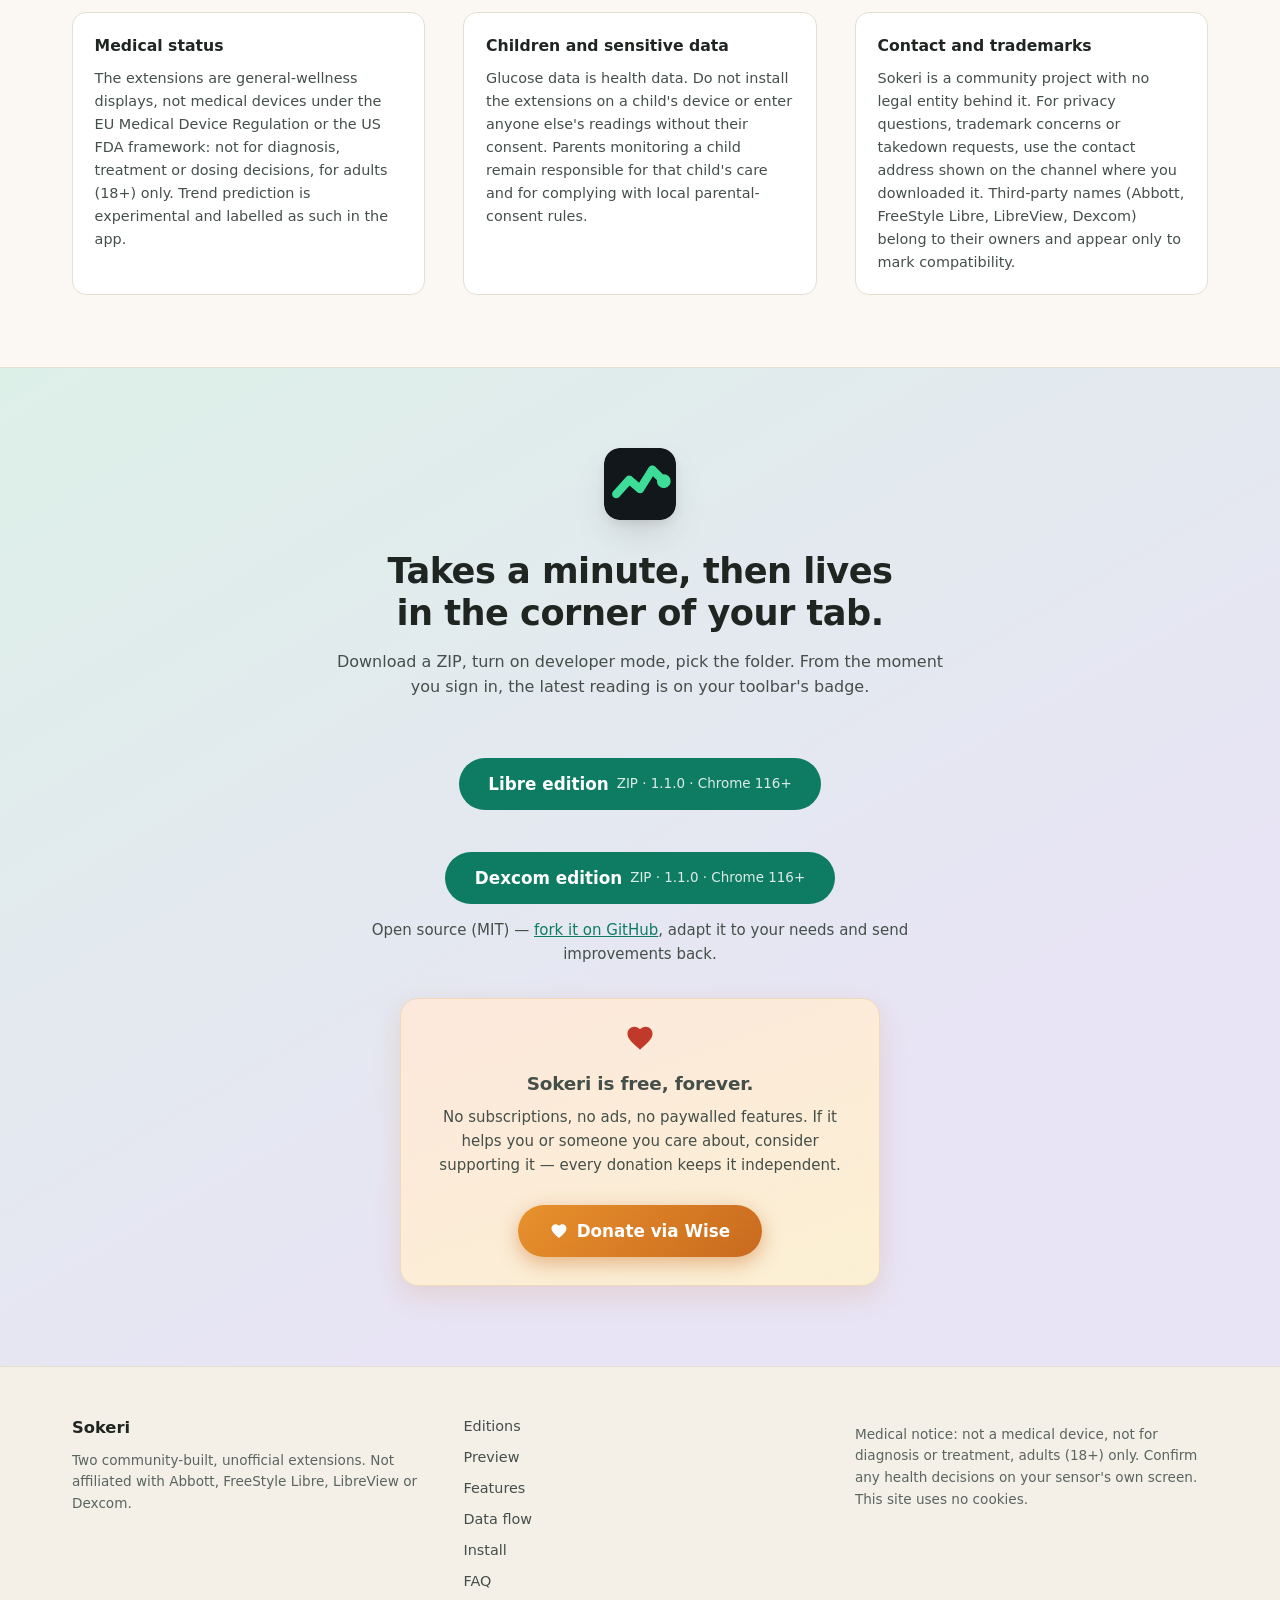
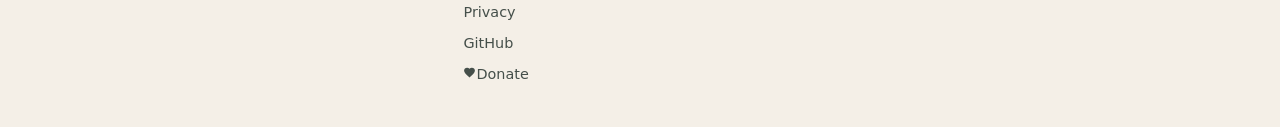
==== commit a5321462: "Eye-catching Donate pill in the top bar and footer nav" ====
--- a/site/index.html
+++ b/site/index.html
@@ -28,7 +28,7 @@
           <a href="#faq">FAQ</a>
           <a href="#privacy">Privacy</a>
           <a href="https://github.com/ErdalBirinci/Sokeri">GitHub</a>
-          <a href="https://wise.com/pay/me/erdalb143">Donate</a>
+          <a class="nav-donate" href="https://wise.com/pay/me/erdalb143"><svg viewBox="0 0 24 24" width="13" height="13" fill="currentColor" aria-hidden="true" focusable="false"><path d="M12 21.35l-1.45-1.32C5.4 15.36 2 12.28 2 8.5 2 5.42 4.42 3 7.5 3c1.74 0 3.41.81 4.5 2.09C13.09 3.81 14.76 3 16.5 3 19.58 3 22 5.42 22 8.5c0 3.78-3.4 6.86-8.55 11.54L12 21.35z" /></svg>Donate</a>
         </nav>
       <a class="btn btn-small" href="#editions">
         Get the extension
@@ -1184,7 +1184,7 @@
           <a href="#faq">FAQ</a>
           <a href="#privacy">Privacy</a>
           <a href="https://github.com/ErdalBirinci/Sokeri">GitHub</a>
-          <a href="https://wise.com/pay/me/erdalb143">Donate</a>
+          <a class="nav-donate" href="https://wise.com/pay/me/erdalb143"><svg viewBox="0 0 24 24" width="13" height="13" fill="currentColor" aria-hidden="true" focusable="false"><path d="M12 21.35l-1.45-1.32C5.4 15.36 2 12.28 2 8.5 2 5.42 4.42 3 7.5 3c1.74 0 3.41.81 4.5 2.09C13.09 3.81 14.76 3 16.5 3 19.58 3 22 5.42 22 8.5c0 3.78-3.4 6.86-8.55 11.54L12 21.35z" /></svg>Donate</a>
         </nav>
         <div>
           <p class="footer-note">
--- a/site/styles.css
+++ b/site/styles.css
@@ -230,6 +230,28 @@
 .nav a:hover {
   color: var(--ink);
   border-bottom-color: var(--accent);
+}
+
+.nav a.nav-donate {
+  display: inline-flex;
+  align-items: center;
+  gap: 0.32rem;
+  padding: 0.38rem 0.9rem;
+  border: 0;
+  border-radius: var(--r-pill);
+  background: linear-gradient(135deg, #e8912d, #c96a1e);
+  color: #fff;
+  font-size: 0.85rem;
+  font-weight: 700;
+  box-shadow: 0 3px 12px rgba(201, 106, 30, 0.45);
+  transition: transform 150ms ease, box-shadow 150ms ease;
+}
+
+.nav a.nav-donate:hover {
+  color: #fff;
+  border-bottom-color: transparent;
+  transform: translateY(-1px);
+  box-shadow: 0 5px 16px rgba(201, 106, 30, 0.6);
 }
 
 .topbar .btn-small {
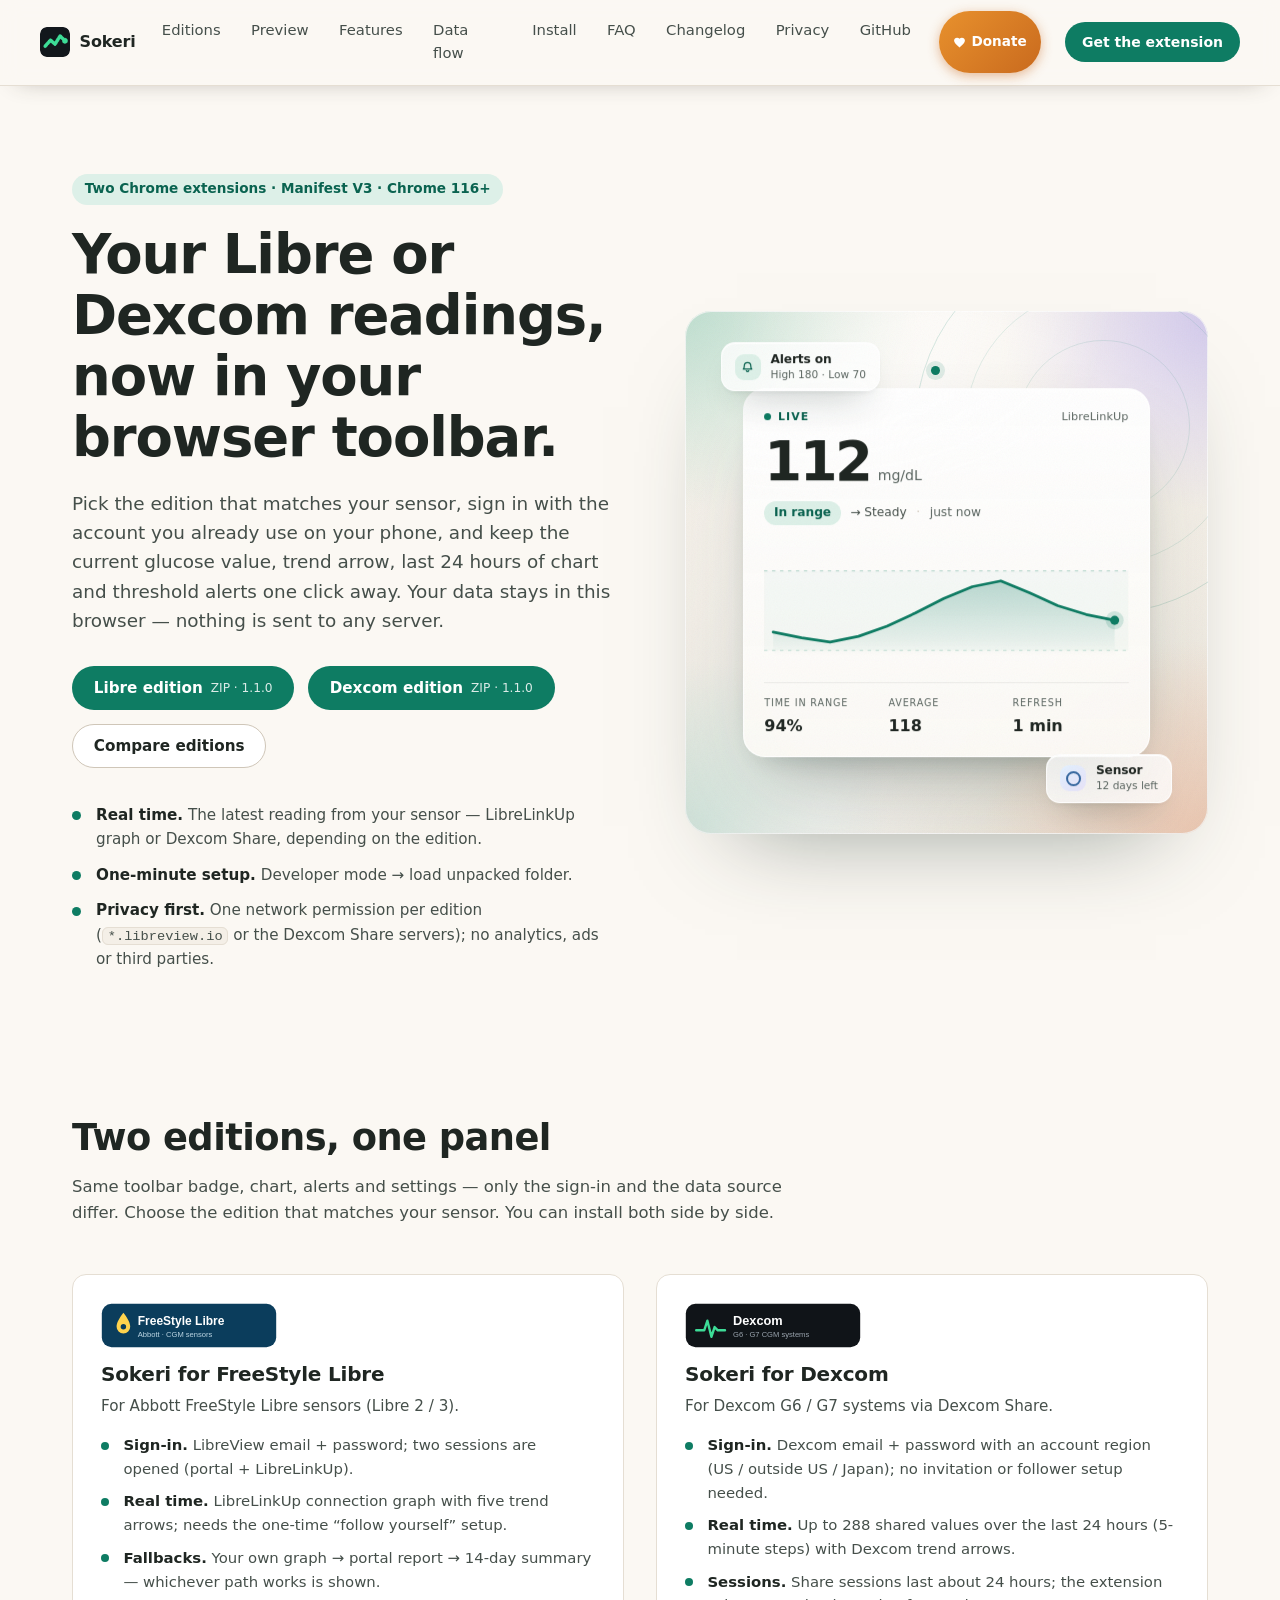
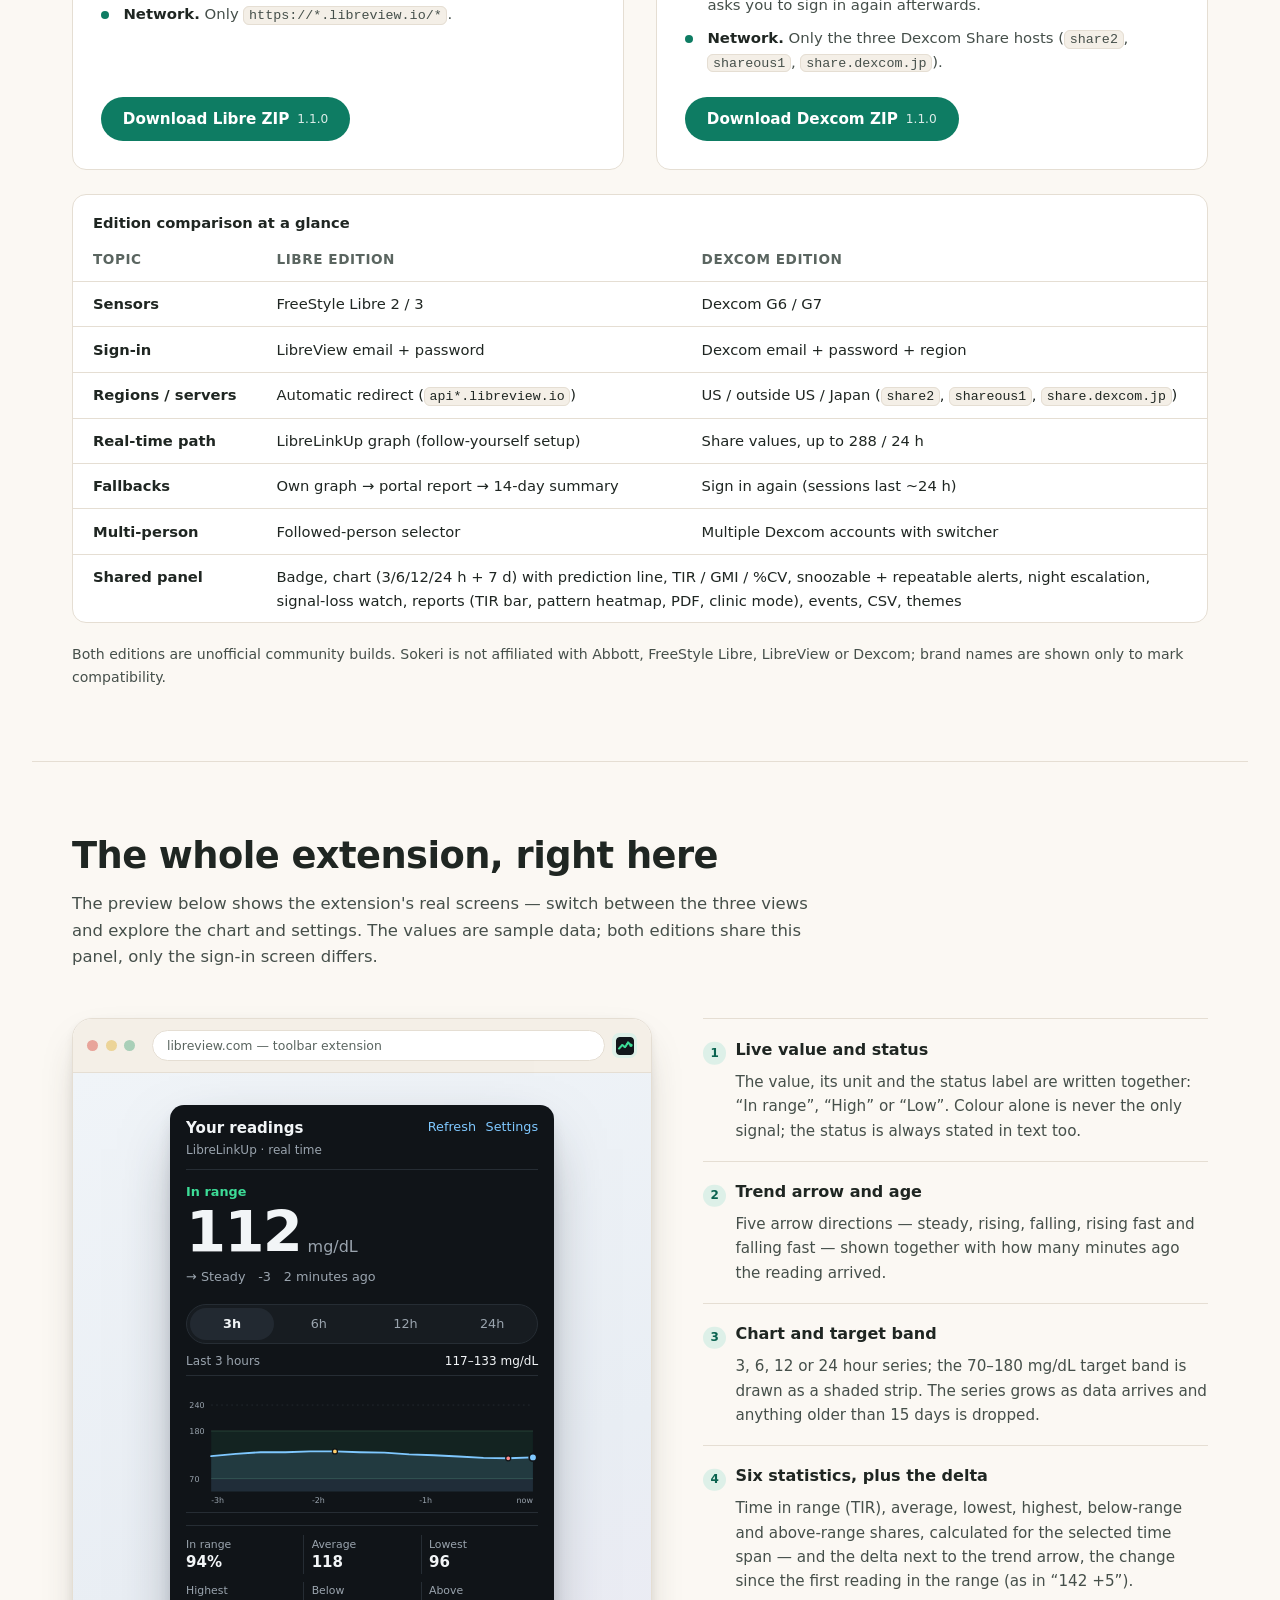
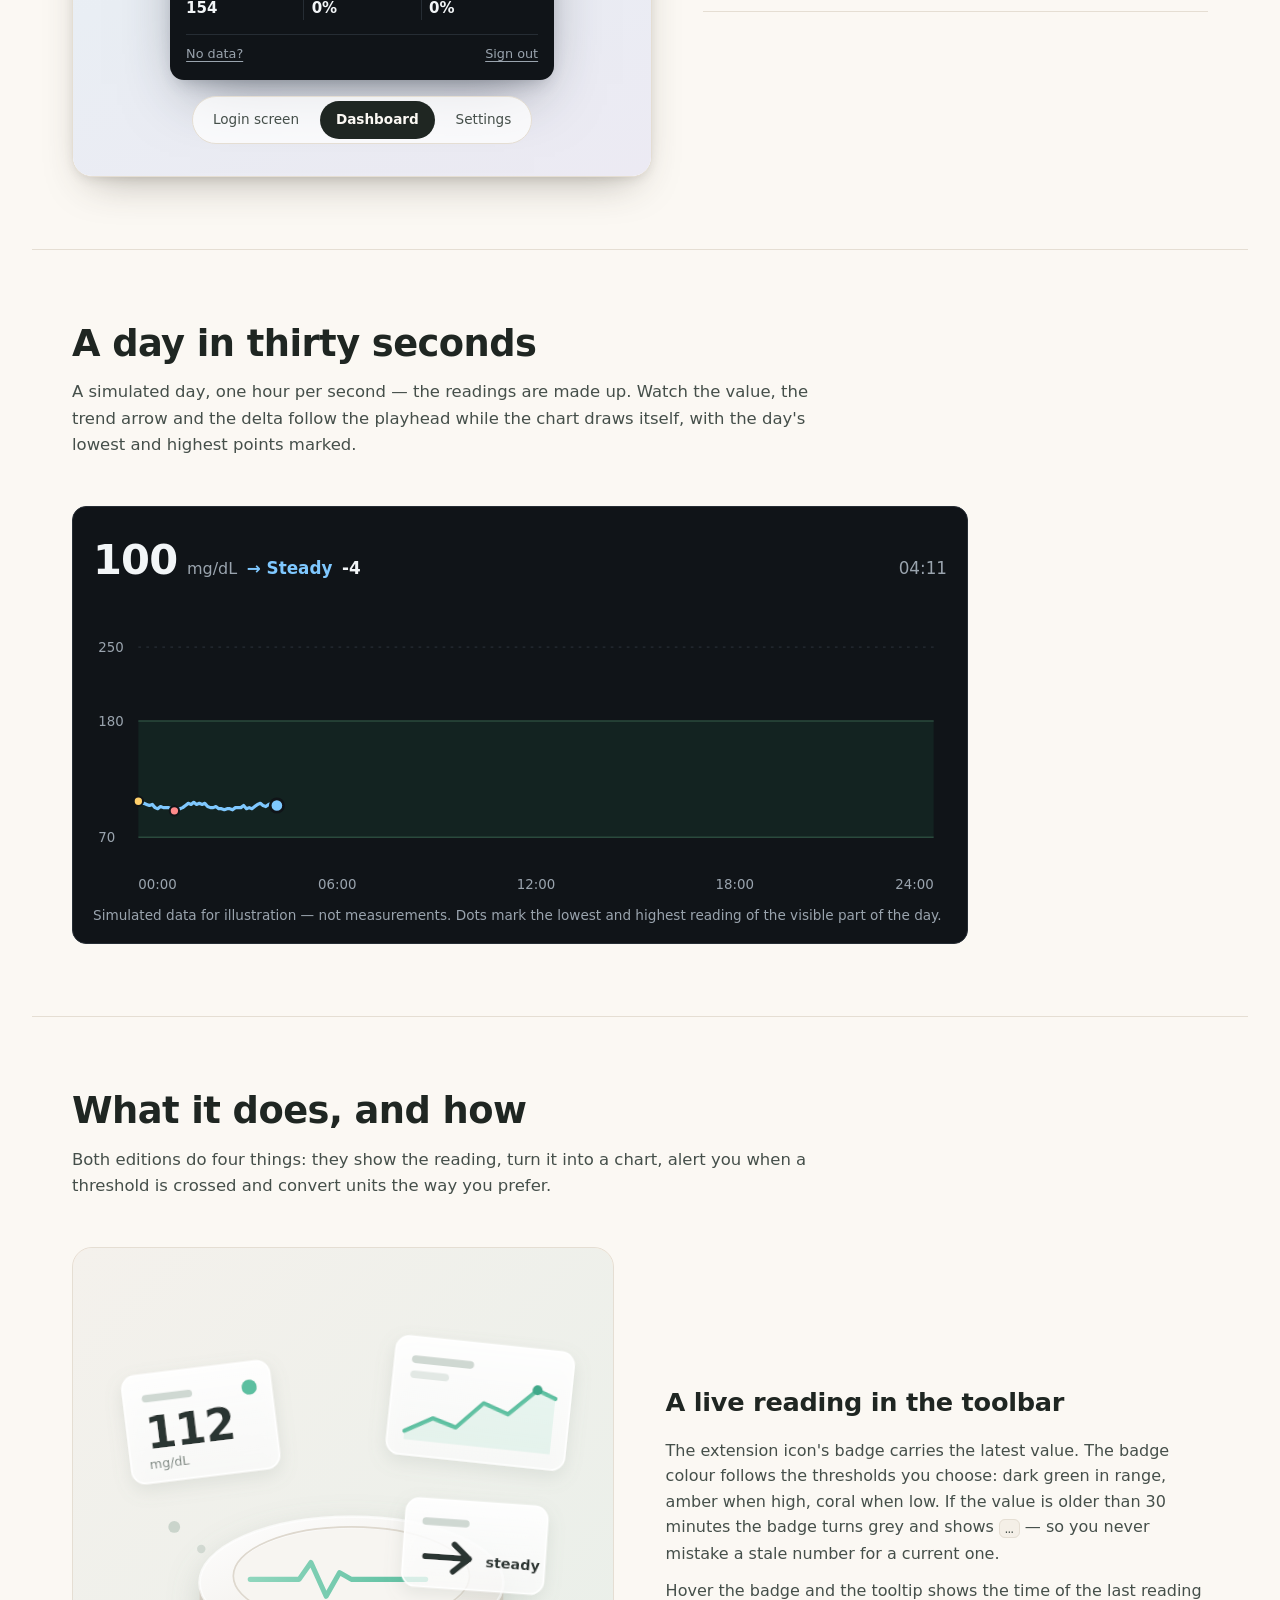
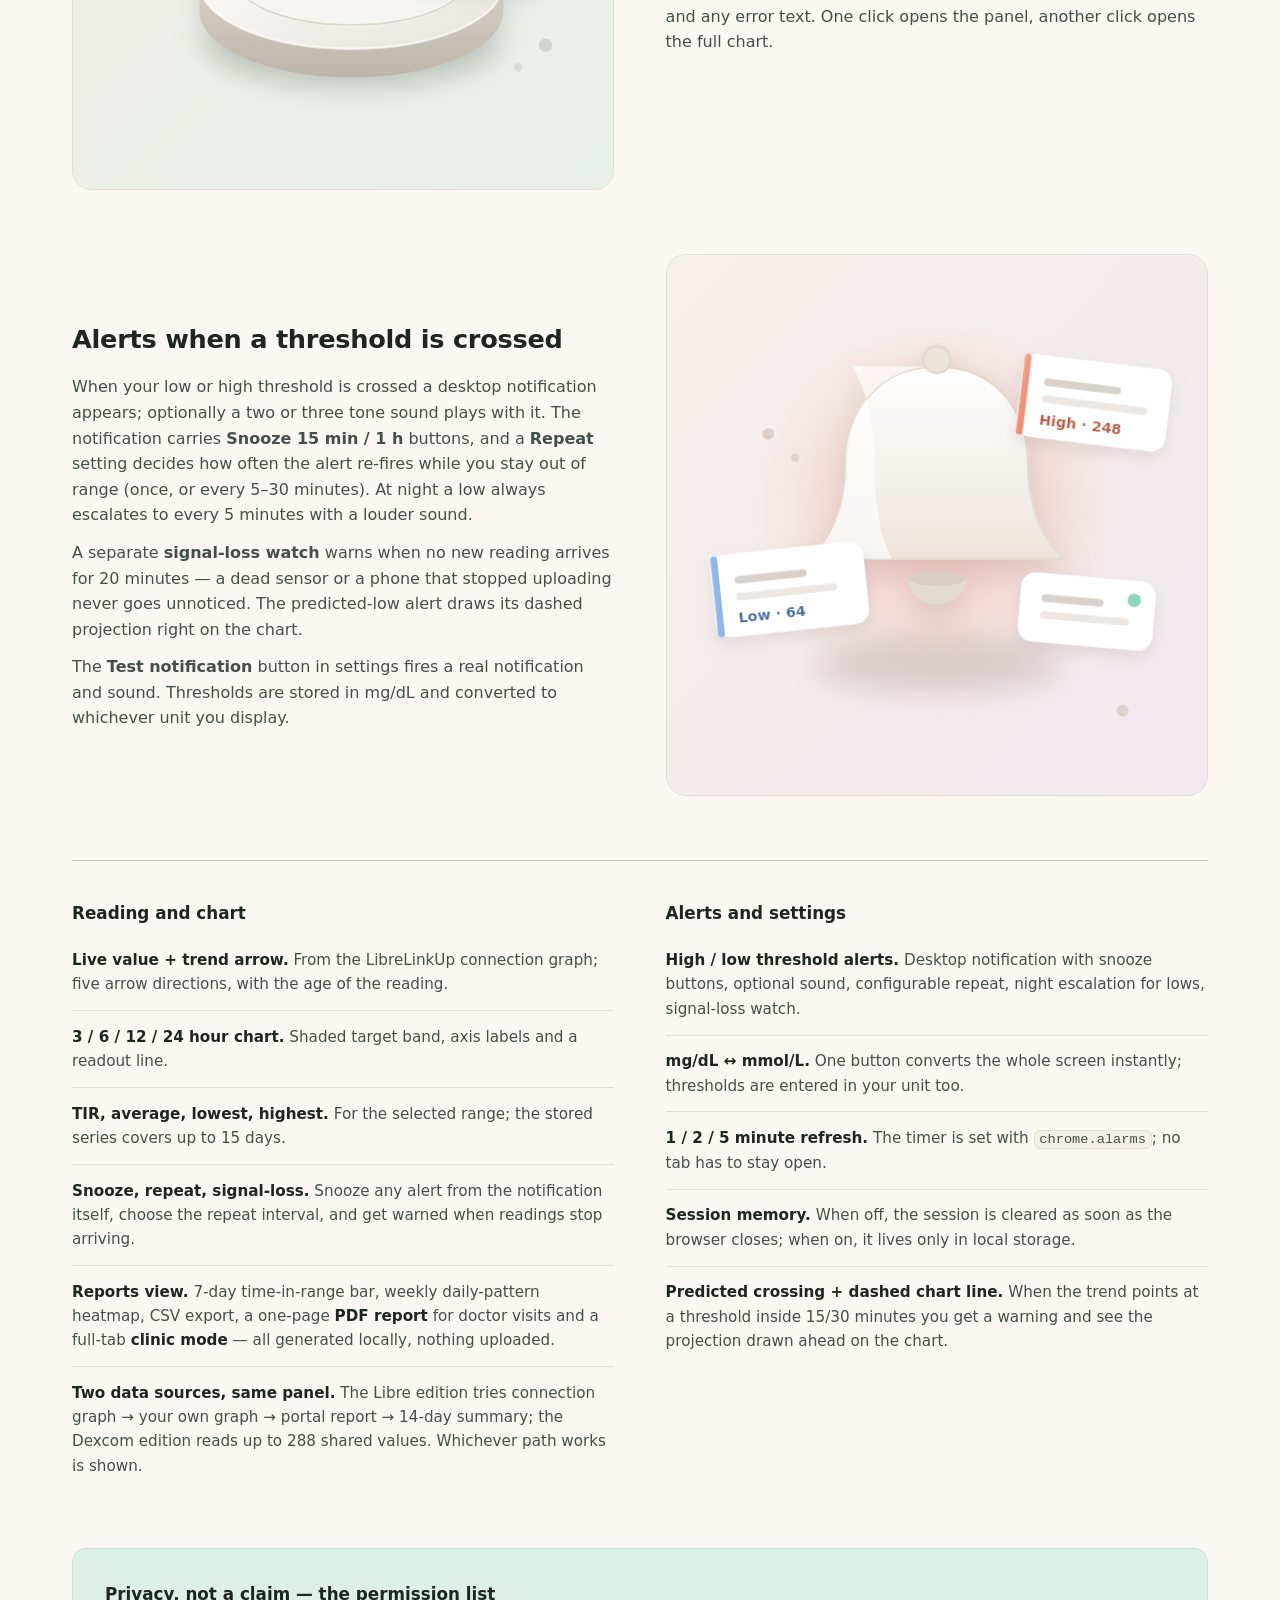
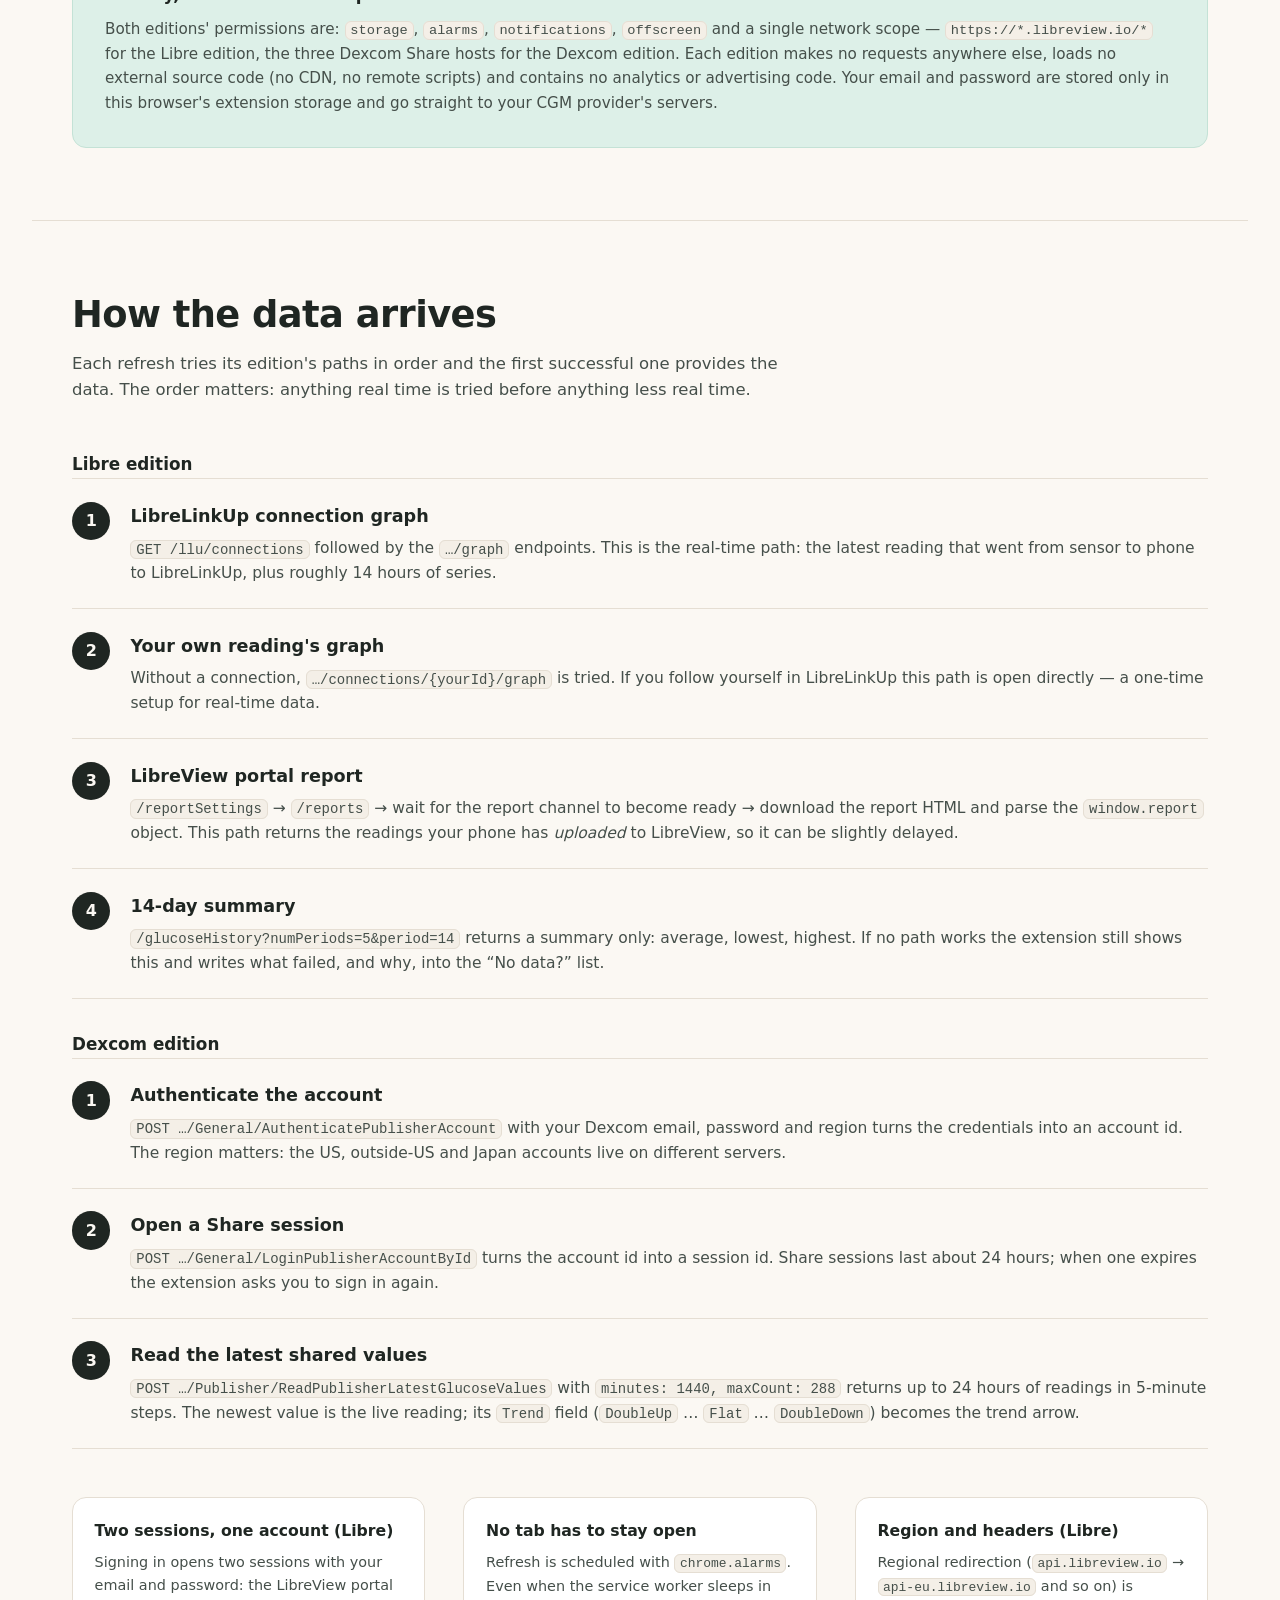
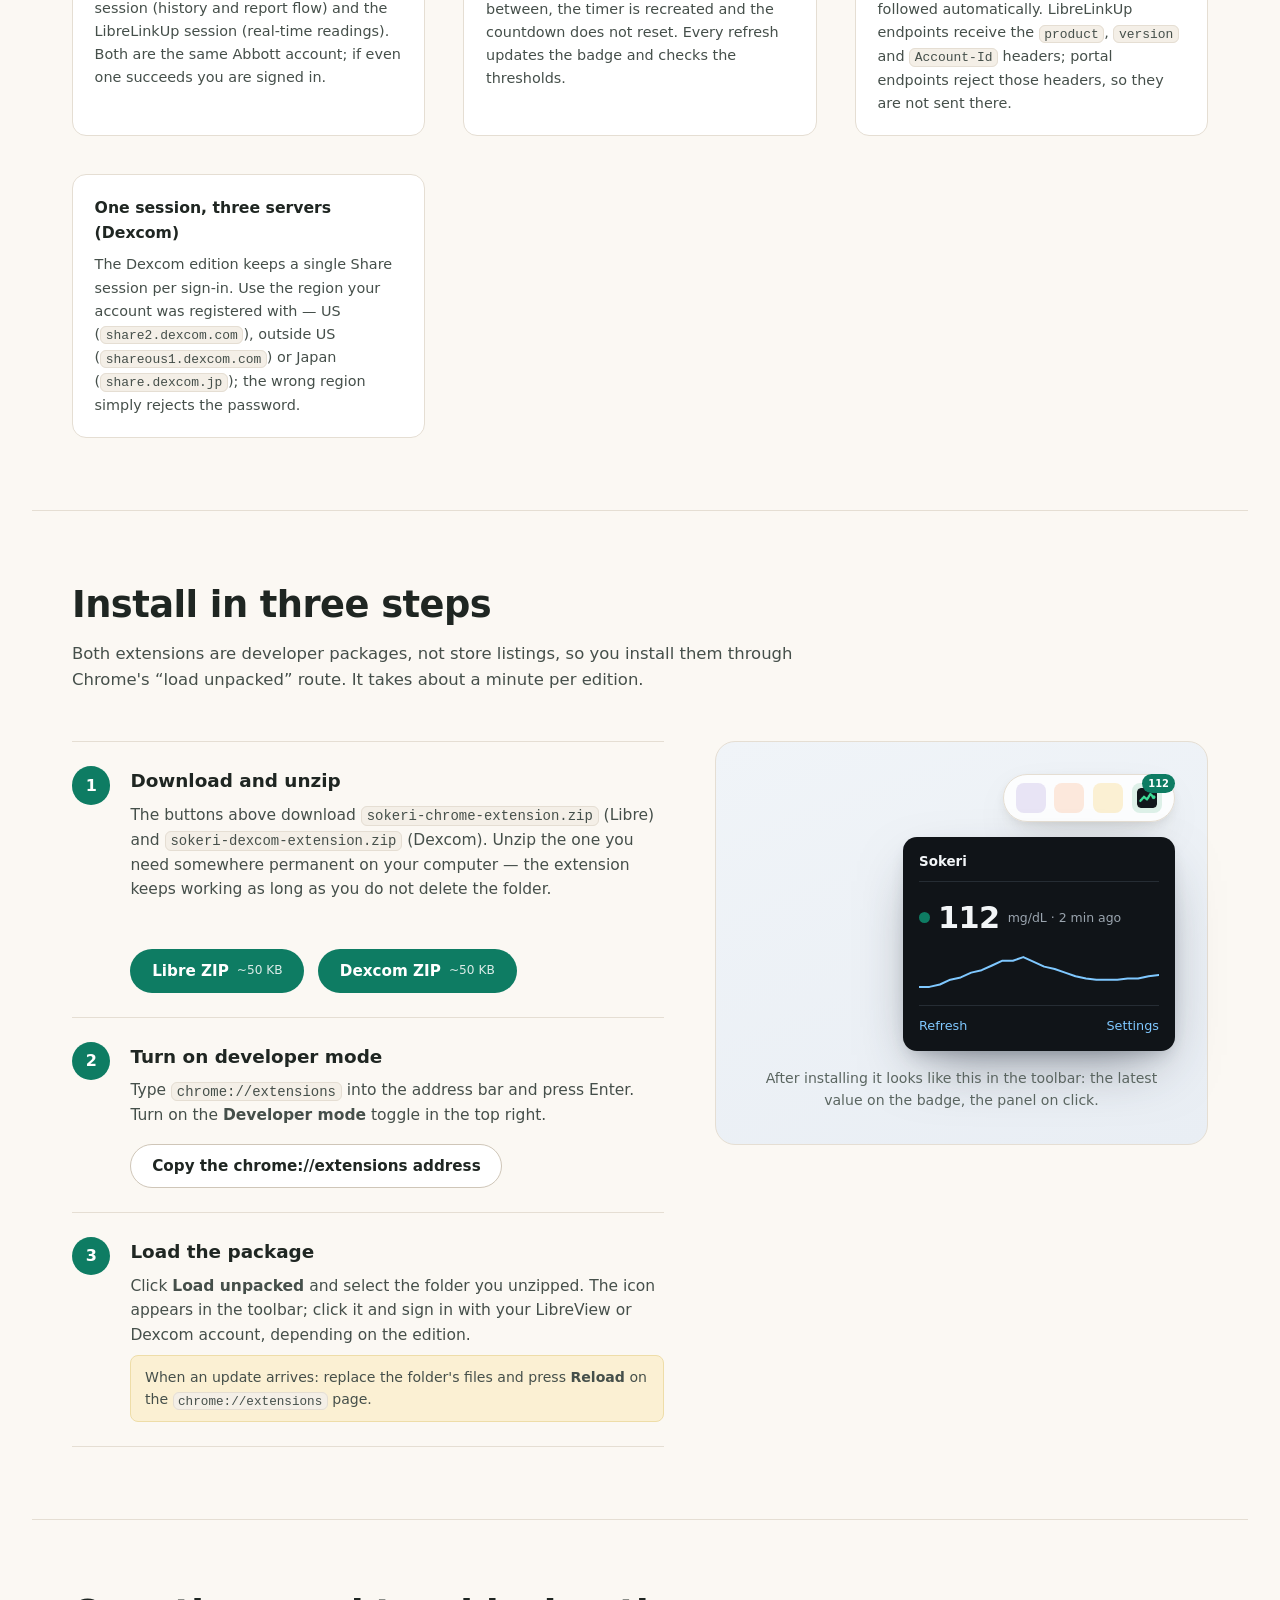
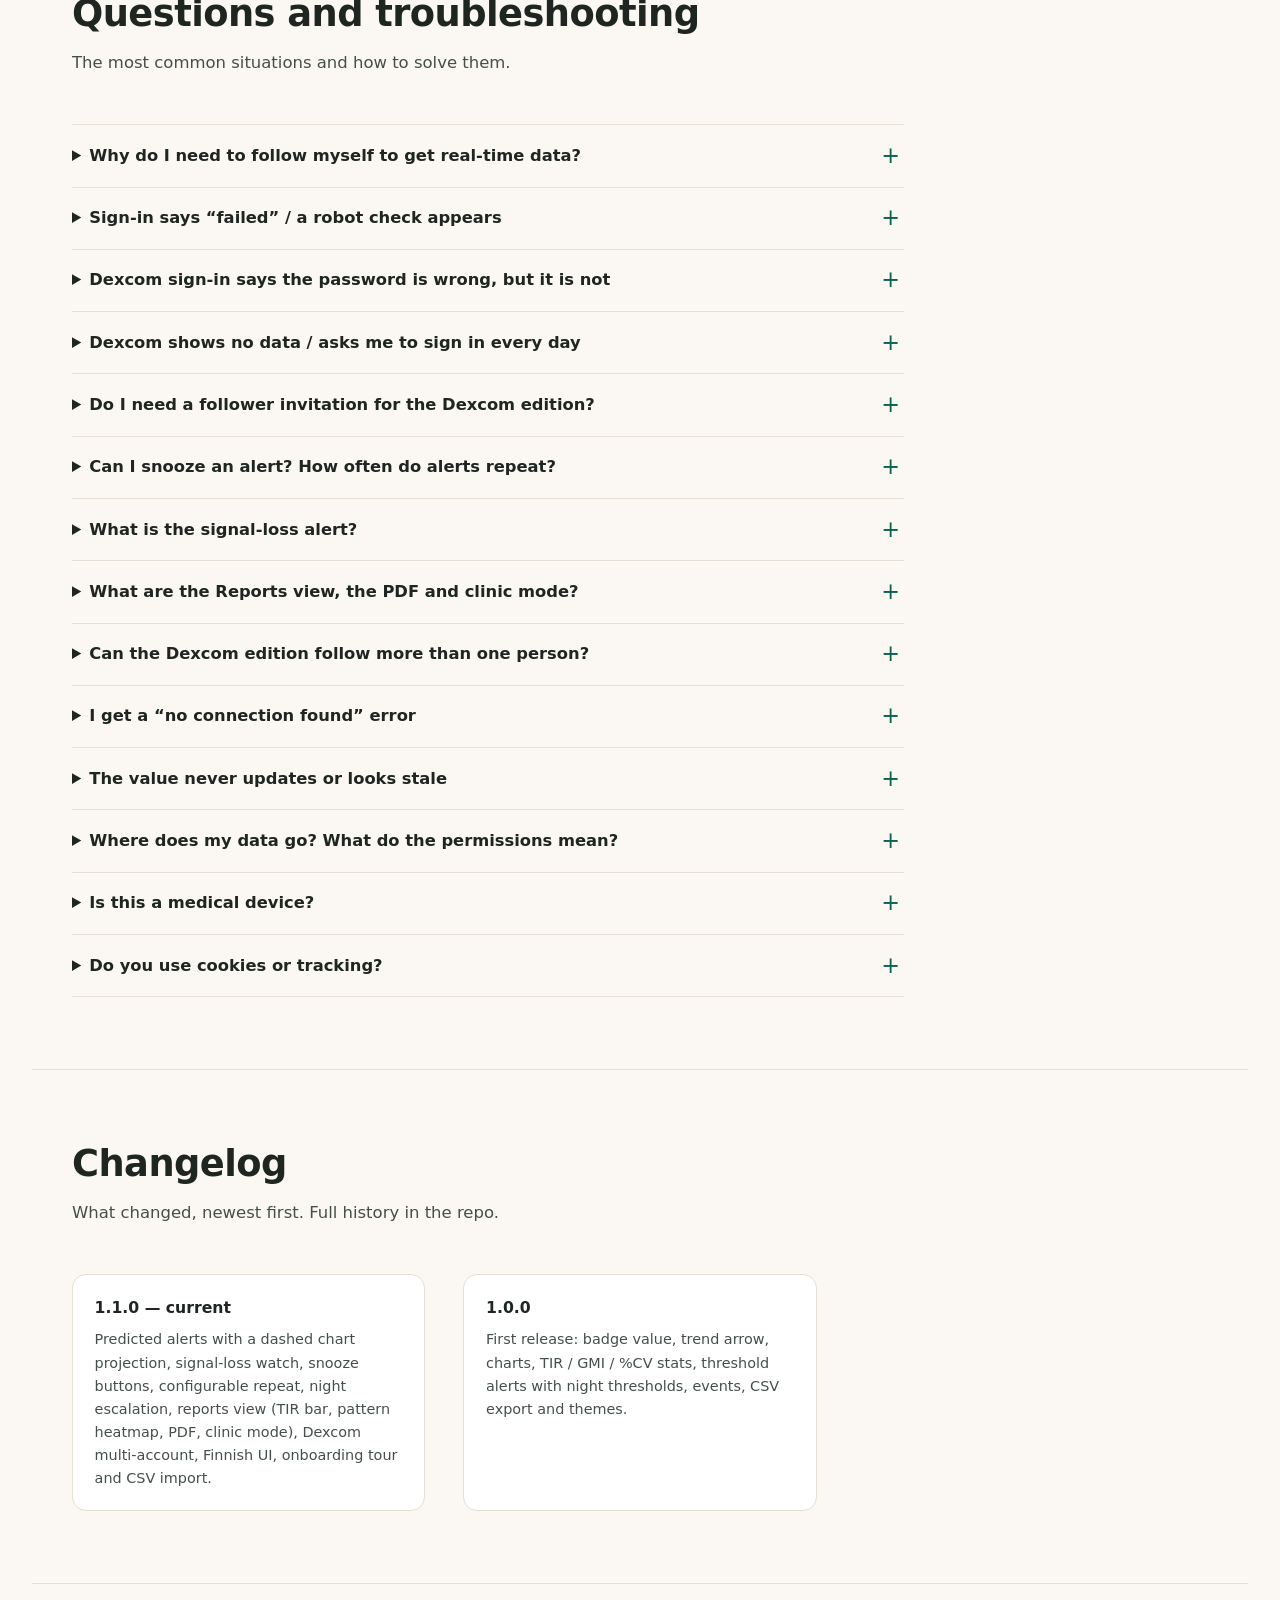
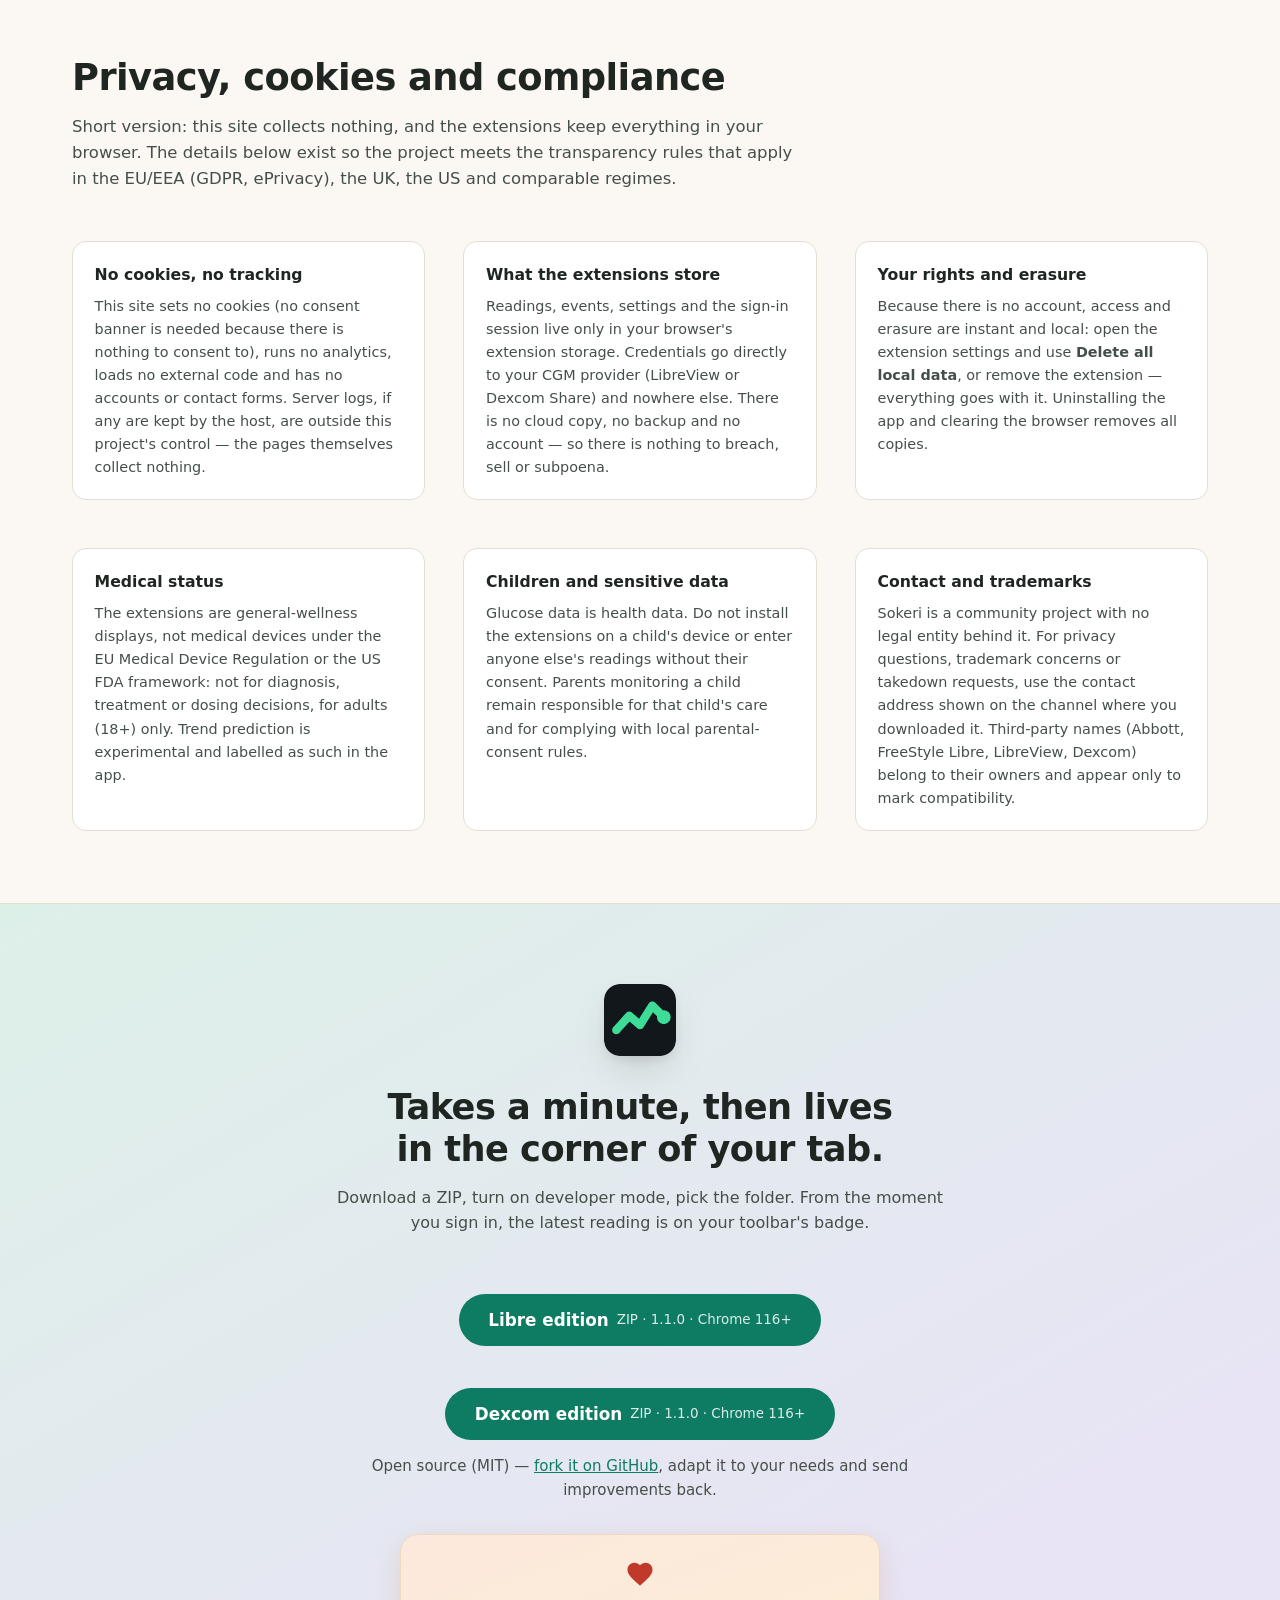
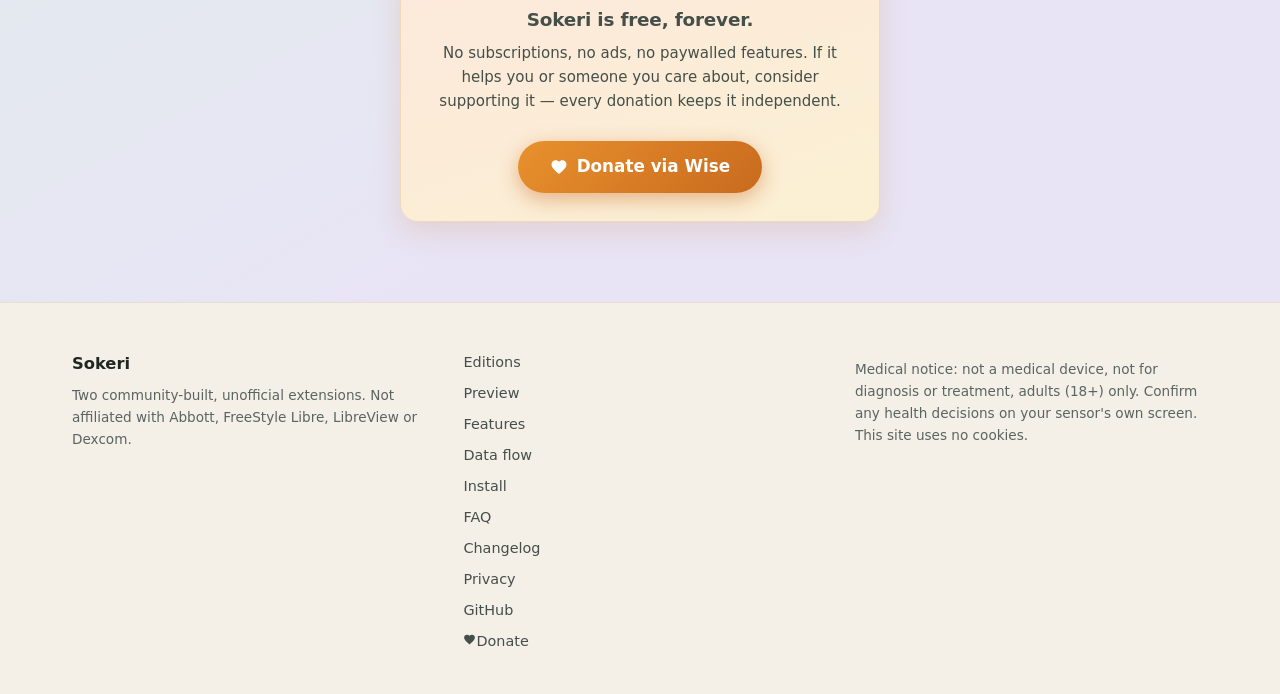
==== commit 923081f7: "Ship 12-item batch: i18n, onboarding, import, clinic, firefox beta, site, automation Applies the ful" ====
--- a/site/index.html
+++ b/site/index.html
@@ -26,6 +26,7 @@
           <a href="#how">Data flow</a>
           <a href="#install">Install</a>
           <a href="#faq">FAQ</a>
+          <a href="#changelog">Changelog</a>
           <a href="#privacy">Privacy</a>
           <a href="https://github.com/ErdalBirinci/Sokeri">GitHub</a>
           <a class="nav-donate" href="https://wise.com/pay/me/erdalb143"><svg viewBox="0 0 24 24" width="13" height="13" fill="currentColor" aria-hidden="true" focusable="false"><path d="M12 21.35l-1.45-1.32C5.4 15.36 2 12.28 2 8.5 2 5.42 4.42 3 7.5 3c1.74 0 3.41.81 4.5 2.09C13.09 3.81 14.76 3 16.5 3 19.58 3 22 5.42 22 8.5c0 3.78-3.4 6.86-8.55 11.54L12 21.35z" /></svg>Donate</a>
@@ -1045,6 +1046,33 @@
         </div>
       </section>
 
+      <!-- =================================================== changelog -->
+      <section class="section" id="changelog">
+        <div class="section-head">
+          <h2>Changelog</h2>
+          <p>What changed, newest first. Full history in the repo.</p>
+        </div>
+        <div class="how-notes">
+          <div>
+            <h3>1.1.0 — current</h3>
+            <p>
+              Predicted alerts with a dashed chart projection, signal-loss
+              watch, snooze buttons, configurable repeat, night escalation,
+              reports view (TIR bar, pattern heatmap, PDF, clinic mode),
+              Dexcom multi-account, Finnish UI, onboarding tour and CSV import.
+            </p>
+          </div>
+          <div>
+            <h3>1.0.0</h3>
+            <p>
+              First release: badge value, trend arrow, charts, TIR / GMI / %CV
+              stats, threshold alerts with night thresholds, events, CSV export
+              and themes.
+            </p>
+          </div>
+        </div>
+      </section>
+
       <!-- ===================================================== privacy -->
       <section class="section" id="privacy">
         <div class="section-head">
@@ -1182,6 +1210,7 @@
           <a href="#how">Data flow</a>
           <a href="#install">Install</a>
           <a href="#faq">FAQ</a>
+          <a href="#changelog">Changelog</a>
           <a href="#privacy">Privacy</a>
           <a href="https://github.com/ErdalBirinci/Sokeri">GitHub</a>
           <a class="nav-donate" href="https://wise.com/pay/me/erdalb143"><svg viewBox="0 0 24 24" width="13" height="13" fill="currentColor" aria-hidden="true" focusable="false"><path d="M12 21.35l-1.45-1.32C5.4 15.36 2 12.28 2 8.5 2 5.42 4.42 3 7.5 3c1.74 0 3.41.81 4.5 2.09C13.09 3.81 14.76 3 16.5 3 19.58 3 22 5.42 22 8.5c0 3.78-3.4 6.86-8.55 11.54L12 21.35z" /></svg>Donate</a>
